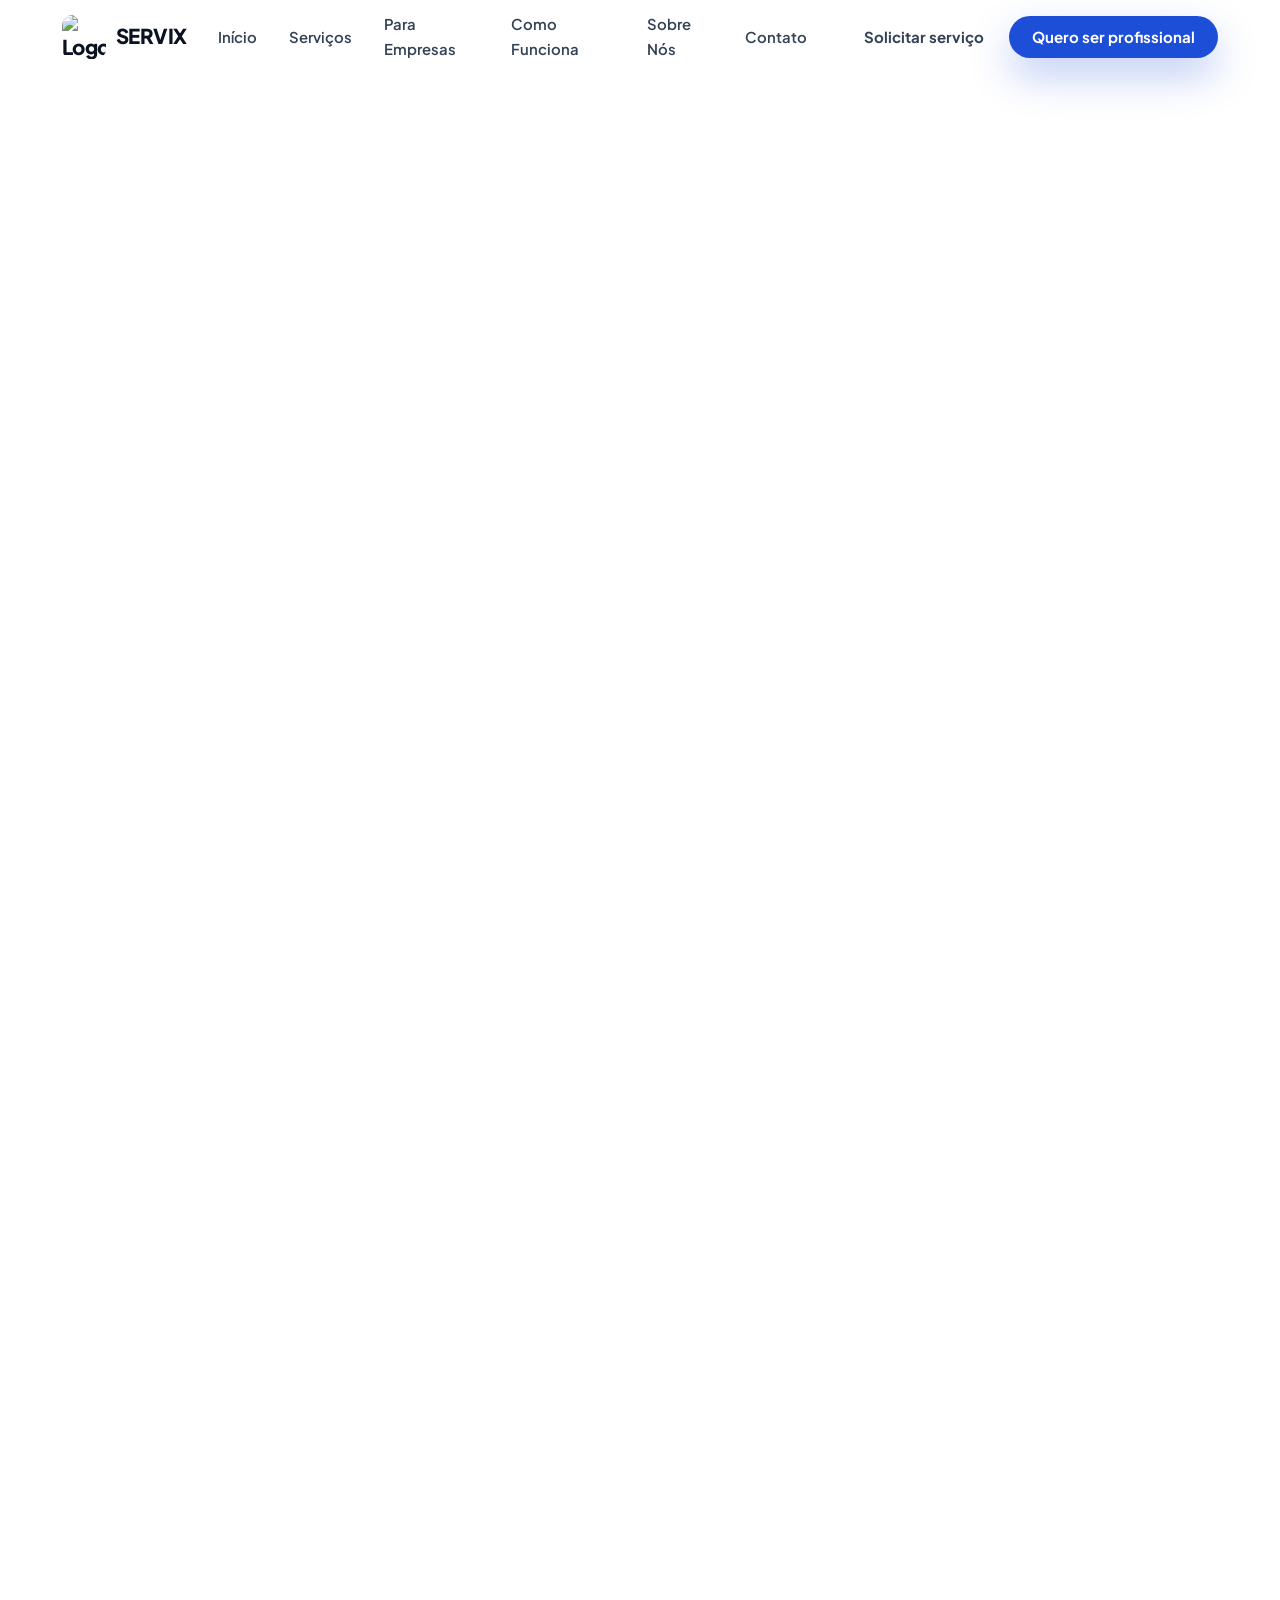
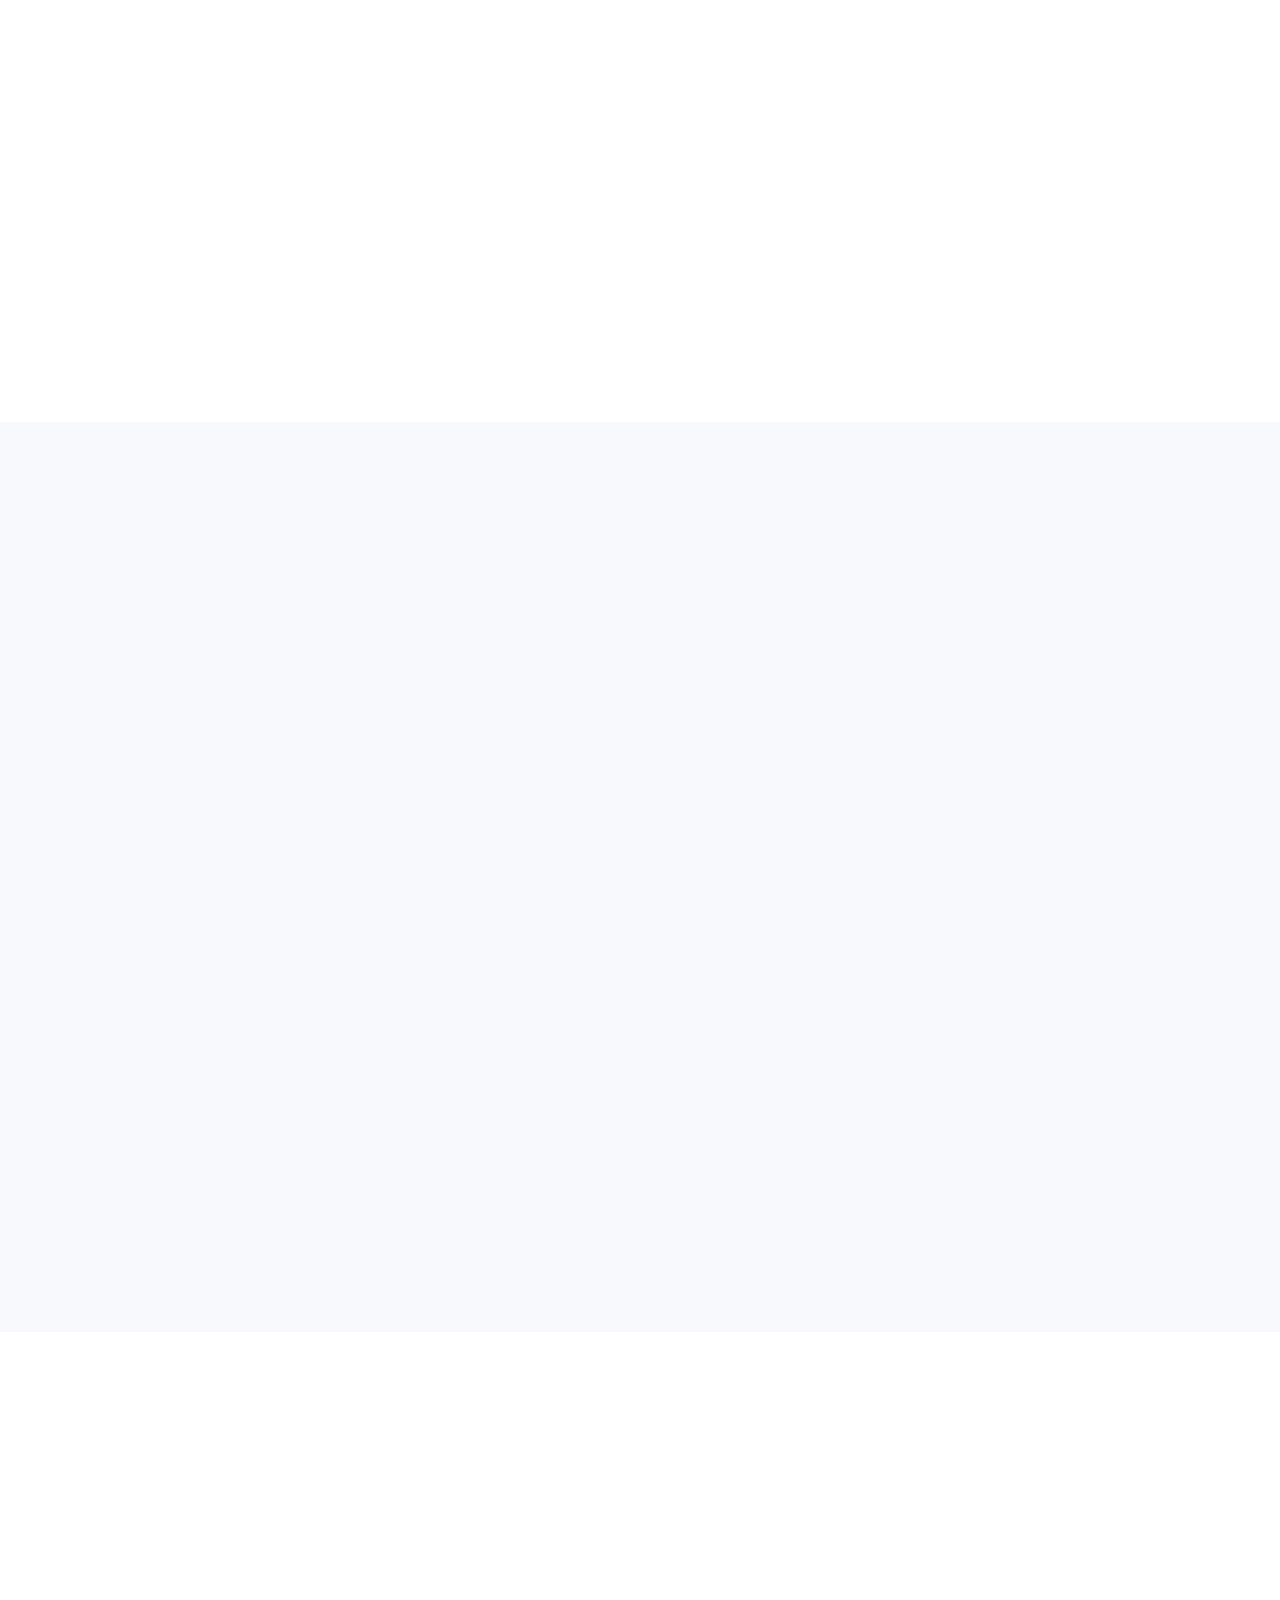
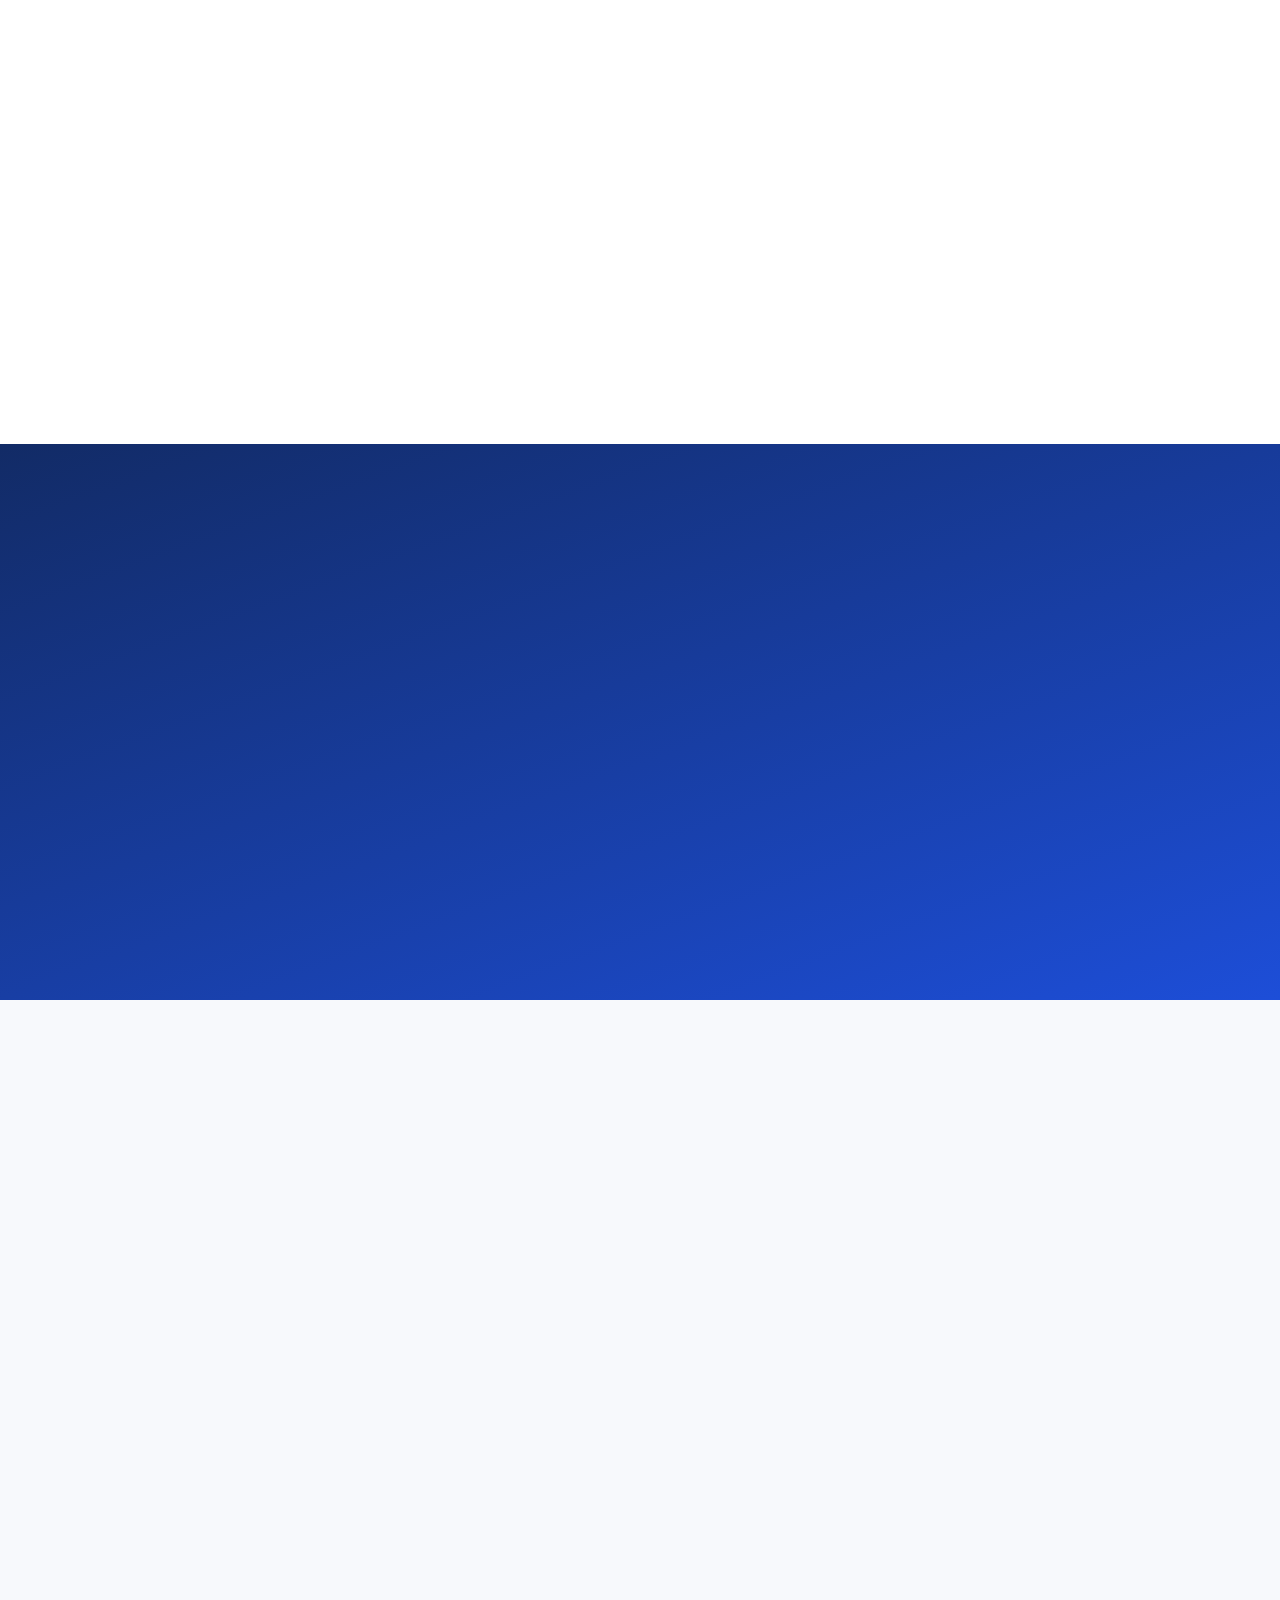
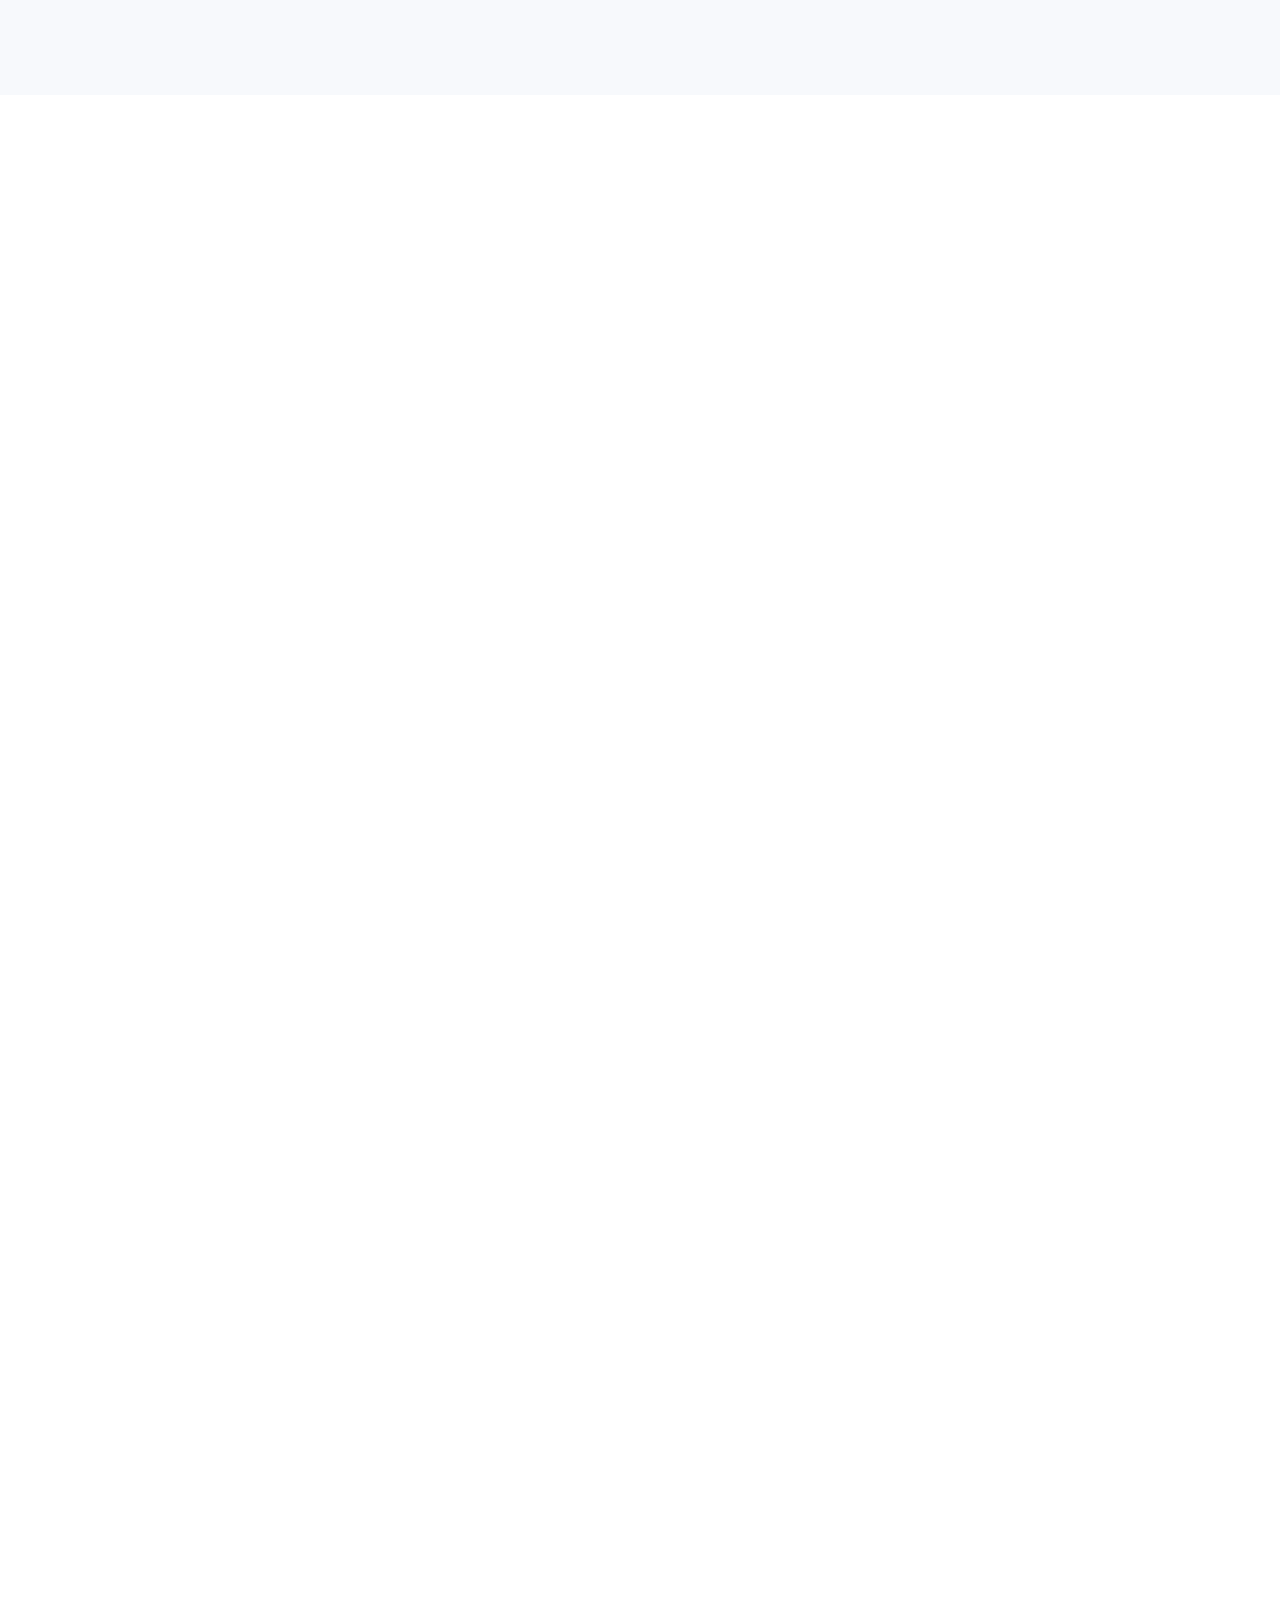
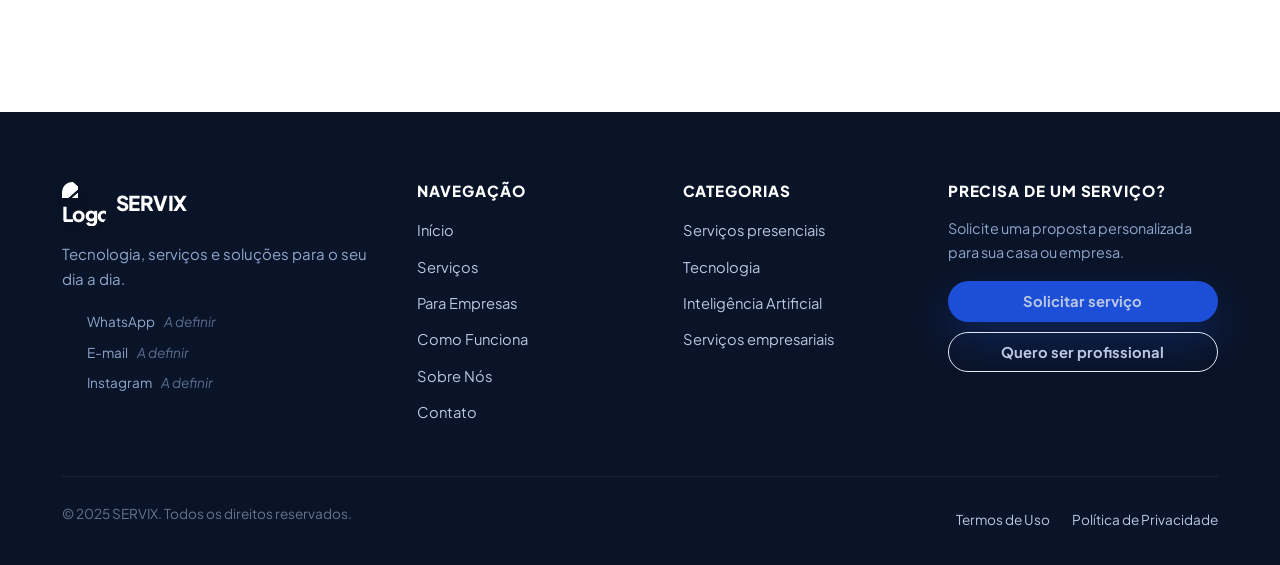
==== index.html @ 8ea26ec5 "Create index.html" ====
<!DOCTYPE html>
<html lang="pt-BR" class="no-js">
<head>
<meta charset="UTF-8" />
<meta name="viewport" content="width=device-width, initial-scale=1" />
<title>SERVIX — Tecnologia, serviços e soluções para o seu dia a dia</title>
<meta name="description" content="A SERVIX conecta você a serviços presenciais, profissionais especializados, tecnologia e inteligência artificial. Tudo em um só lugar." />
<meta name="theme-color" content="#1D4ED8" />
<link rel="canonical" href="https://www.servix.com.br/" />
<meta property="og:title" content="SERVIX — Tudo o que você precisa. Em um só lugar." />
<meta property="og:description" content="Serviços presenciais, profissionais, tecnologia e IA em um só lugar." />
<meta property="og:type" content="website" />
<meta property="og:locale" content="pt_BR" />
<link rel="preload" as="image" href="https://i.postimg.cc/QxPKh1kx/83fb69c1-108b-4dad-8e00-5b7ead62e1db.png" />
<link rel="icon" type="image/png" href="https://i.postimg.cc/QxPKh1kx/83fb69c1-108b-4dad-8e00-5b7ead62e1db.png" />
<link rel="apple-touch-icon" href="https://i.postimg.cc/QxPKh1kx/83fb69c1-108b-4dad-8e00-5b7ead62e1db.png" />
<link rel="preconnect" href="https://fonts.googleapis.com" />
<link rel="preconnect" href="https://fonts.gstatic.com" crossorigin />
<link href="https://fonts.googleapis.com/css2?family=Plus+Jakarta+Sans:wght@400;500;600;700;800&display=swap" rel="stylesheet" />
<link rel="stylesheet" href="css/base.css" />
<link rel="stylesheet" href="css/home.css" />
<script>document.documentElement.classList.remove('no-js');document.documentElement.classList.add('js');</script>
</head>
<body>

<a class="skip-link" href="#conteudo">Ir para o conteúdo principal</a>

<header class="site-header" data-header>
  <div class="container header-inner">
    <a class="brand" href="index.html" aria-label="SERVIX — Página inicial">
      <img class="brand-logo" src="https://i.postimg.cc/QxPKh1kx/83fb69c1-108b-4dad-8e00-5b7ead62e1db.png" alt="Logotipo SERVIX" width="44" height="44" loading="eager" decoding="async" />
      <span class="brand-name">SERVIX</span>
    </a>

    <nav class="nav" id="menu" aria-label="Navegação principal" data-nav>
      <ul class="nav-list">
        <li><a class="nav-link" href="index.html">Início</a></li>
        <li><a class="nav-link" href="servicos.html">Serviços</a></li>
        <li><a class="nav-link" href="empresas.html">Para Empresas</a></li>
        <li><a class="nav-link" href="index.html#como-funciona">Como Funciona</a></li>
        <li><a class="nav-link" href="sobre.html">Sobre Nós</a></li>
        <li><a class="nav-link" href="index.html#contato">Contato</a></li>
      </ul>
      <div class="nav-cta">
        <a class="btn btn-primary btn-block" href="#contato">Solicitar serviço</a>
        <a class="btn btn-outline btn-block" href="sobre.html#profissionais">Quero ser profissional</a>
      </div>
    </nav>

    <div class="header-actions">
      <a class="btn btn-ghost" href="#contato">Solicitar serviço</a>
      <a class="btn btn-primary" href="sobre.html#profissionais">Quero ser profissional</a>
    </div>

    <button class="menu-toggle" type="button" aria-label="Abrir menu de navegação" aria-expanded="false" aria-controls="menu" data-menu-toggle>
      <span aria-hidden="true"></span>
    </button>
  </div>
</header>

<main id="conteudo">

  <section class="hero" id="inicio">
    <div class="hero-glow" aria-hidden="true"></div>
    <div class="container hero-inner">
      <div class="hero-copy reveal">
        <span class="eyebrow"><span class="eyebrow-dot"></span> Serviços presenciais + Tecnologia + IA</span>
        <h1 class="hero-title">Tudo o que você precisa. <span class="text-gradient">Em um só lugar.</span></h1>
        <p class="hero-lead">A SERVIX conecta você a serviços, profissionais e soluções tecnológicas para facilitar o seu dia a dia.</p>
        <div class="hero-actions">
          <a class="btn btn-primary btn-lg" href="servicos.html">Encontrar um serviço <svg class="ic"><use href="#i-arrow"/></svg></a>
          <a class="btn btn-outline btn-lg" href="sobre.html">Conhecer a SERVIX</a>
        </div>
        <ul class="hero-points">
          <li><svg class="ic"><use href="#i-check"/></svg> Serviços residenciais e empresariais</li>
          <li><svg class="ic"><use href="#i-check"/></svg> Profissionais especializados</li>
          <li><svg class="ic"><use href="#i-check"/></svg> Tecnologia, automação e IA</li>
          <li><svg class="ic"><use href="#i-check"/></svg> Contratos recorrentes para empresas</li>
        </ul>
      </div>

      <div class="hero-visual reveal" style="--d:.12s" aria-hidden="true">
        <div class="hv-card hv-main">
          <div class="hv-head">
            <span class="hv-avatar">S</span>
            <div class="hv-head-text"><strong>Central SERVIX</strong><small>Conectando você à solução ideal</small></div>
            <span class="hv-live"><i></i> online</span>
          </div>
          <ul class="hv-list">
            <li><span class="hv-ic"><svg class="ic"><use href="#i-home"/></svg></span><div><strong>Limpeza residencial</strong><small>Profissional a caminho</small></div><span class="hv-badge">Hoje</span></li>
            <li><span class="hv-ic"><svg class="ic"><use href="#i-wrench"/></svg></span><div><strong>Pequenos reparos</strong><small>Orçamento em análise</small></div><span class="hv-badge hv-badge--soft">Aberto</span></li>
            <li><span class="hv-ic"><svg class="ic"><use href="#i-code"/></svg></span><div><strong>Criação de site</strong><small>Projeto em andamento</small></div><span class="hv-badge hv-badge--soft">Projeto</span></li>
            <li><span class="hv-ic"><svg class="ic"><use href="#i-sparkles"/></svg></span><div><strong>Automação com IA</strong><small>Atendimento automatizado</small></div><span class="hv-badge hv-badge--soft">IA</span></li>
          </ul>
          <div class="hv-foot">
            <span class="hv-progress"><i></i></span>
            <small>Serviços presenciais e digitais na mesma central</small>
          </div>
        </div>
        <div class="hv-float hv-f1"><span class="hv-ic hv-ic--green"><svg class="ic"><use href="#i-check"/></svg></span><div><strong>Serviço concluído</strong><small>Você pode avaliar</small></div></div>
        <div class="hv-float hv-f2"><span class="hv-ic hv-ic--orange"><svg class="ic"><use href="#i-sparkles"/></svg></span><div><strong>IA aplicada</strong><small>Automação real</small></div></div>
        <div class="hv-float hv-f3"><span class="hv-ic hv-ic--blue"><svg class="ic"><use href="#i-truck"/></svg></span><div><strong>Logística</strong><small>Entregas locais</small></div></div>
      </div>
    </div>
  </section>

  <section class="section">
    <div class="container">
      <header class="section-head reveal">
        <span class="eyebrow"><span class="eyebrow-dot"></span> O que a SERVIX faz</span>
        <h2>Serviços para todos os momentos</h2>
        <p>Da manutenção da sua casa às soluções digitais da sua empresa, a SERVIX reúne serviços presenciais, profissionais especializados e tecnologia em um só lugar.</p>
      </header>

      <div class="grid grid-4">
        <article class="cat-card reveal"><span class="cat-icon"><svg class="ic"><use href="#i-home"/></svg></span><h3>Serviços para casa</h3><p>Limpeza, reparos, instalações, jardinagem e manutenção residencial.</p><a class="link-arrow" href="servicos.html#casa">Ver categoria <svg class="ic"><use href="#i-arrow"/></svg></a></article>
        <article class="cat-card reveal" style="--d:.06s"><span class="cat-icon"><svg class="ic"><use href="#i-heart"/></svg></span><h3>Cuidados e assistência</h3><p>Cuidadores, acompanhantes, cuidados infantis e cuidados com animais.</p><a class="link-arrow" href="servicos.html#cuidados">Ver categoria <svg class="ic"><use href="#i-arrow"/></svg></a></article>
        <article class="cat-card reveal" style="--d:.12s"><span class="cat-icon"><svg class="ic"><use href="#i-car"/></svg></span><h3>Automotivo</h3><p>Lavagem, higienização, polimento e pequenos serviços automotivos.</p><a class="link-arrow" href="servicos.html#automotivo">Ver categoria <svg class="ic"><use href="#i-arrow"/></svg></a></article>
        <article class="cat-card reveal" style="--d:.18s"><span class="cat-icon"><svg class="ic"><use href="#i-truck"/></svg></span><h3>Logística</h3><p>Fretes, entregas locais, mudanças e apoio logístico.</p><a class="link-arrow" href="servicos.html#logistica">Ver categoria <svg class="ic"><use href="#i-arrow"/></svg></a></article>
        <article class="cat-card reveal"><span class="cat-icon"><svg class="ic"><use href="#i-code"/></svg></span><h3>Tecnologia</h3><p>Sites, sistemas, aplicativos, suporte técnico e infraestrutura.</p><a class="link-arrow" href="servicos.html#tecnologia">Ver categoria <svg class="ic"><use href="#i-arrow"/></svg></a></article>
        <article class="cat-card reveal" style="--d:.06s"><span class="cat-icon cat-icon--accent"><svg class="ic"><use href="#i-sparkles"/></svg></span><h3>Inteligência Artificial</h3><p>Chatbots, automações, assistentes virtuais e IA generativa.</p><a class="link-arrow" href="servicos.html#ia">Ver categoria <svg class="ic"><use href="#i-arrow"/></svg></a></article>
        <article class="cat-card reveal" style="--d:.12s"><span class="cat-icon"><svg class="ic"><use href="#i-palette"/></svg></span><h3>Design e Marketing</h3><p>Identidade visual, artes, conteúdo e divulgação digital.</p><a class="link-arrow" href="servicos.html#design">Ver categoria <svg class="ic"><use href="#i-arrow"/></svg></a></article>
        <article class="cat-card reveal" style="--d:.18s"><span class="cat-icon"><svg class="ic"><use href="#i-briefcase"/></svg></span><h3>Serviços empresariais</h3><p>Soluções completas, contratos recorrentes e atendimento sob demanda.</p><a class="link-arrow" href="empresas.html">Ver categoria <svg class="ic"><use href="#i-arrow"/></svg></a></article>
      </div>
    </div>
  </section>

  <section class="section section--soft" id="como-funciona">
    <div class="container">
      <header class="section-head reveal">
        <span class="eyebrow"><span class="eyebrow-dot"></span> Como funciona</span>
        <h2>Simples do início ao fim</h2>
        <p>Em quatro passos você encontra o profissional ou a solução que precisa.</p>
      </header>

      <ol class="steps">
        <li class="step reveal"><span class="step-number">1</span><div class="step-icon"><svg class="ic"><use href="#i-layers"/></svg></div><h3>Escolha o serviço</h3><p>Encontre o serviço que você precisa.</p></li>
        <li class="step reveal" style="--d:.08s"><span class="step-number">2</span><div class="step-icon"><svg class="ic"><use href="#i-chat"/></svg></div><h3>Solicite</h3><p>Informe o que precisa através da SERVIX.</p></li>
        <li class="step reveal" style="--d:.16s"><span class="step-number">3</span><div class="step-icon"><svg class="ic"><use href="#i-users"/></svg></div><h3>Conectamos você</h3><p>A SERVIX encontra uma solução ou profissional adequado.</p></li>
        <li class="step reveal" style="--d:.24s"><span class="step-number">4</span><div class="step-icon"><svg class="ic"><use href="#i-check"/></svg></div><h3>Resolva</h3><p>O serviço é realizado e você pode avaliar sua experiência.</p></li>
      </ol>

      <div class="steps-note reveal">
        <p><strong>Precisa de algo personalizado?</strong> Para serviços tecnológicos, você também pode solicitar um projeto sob medida.</p>
        <a class="btn btn-outline" href="#contato" data-route="projeto-personalizado">Solicitar projeto personalizado <svg class="ic"><use href="#i-arrow"/></svg></a>
      </div>
    </div>
  </section>

  <section class="section">
    <div class="container">
      <header class="section-head reveal">
        <span class="eyebrow"><span class="eyebrow-dot"></span> Por que escolher a SERVIX</span>
        <h2>Uma empresa para o seu dia a dia — e para o seu negócio</h2>
      </header>

      <div class="grid grid-3">
        <article class="why-card reveal"><span class="cat-icon"><svg class="ic"><use href="#i-layers"/></svg></span><h3>Variedade</h3><p>Diversos serviços em um só lugar.</p></article>
        <article class="why-card reveal" style="--d:.06s"><span class="cat-icon"><svg class="ic"><use href="#i-cpu"/></svg></span><h3>Tecnologia</h3><p>Soluções digitais e inteligência artificial.</p></article>
        <article class="why-card reveal" style="--d:.12s"><span class="cat-icon"><svg class="ic"><use href="#i-bolt"/></svg></span><h3>Praticidade</h3><p>Facilitamos a busca por profissionais e soluções.</p></article>
        <article class="why-card reveal" style="--d:.18s"><span class="cat-icon"><svg class="ic"><use href="#i-users"/></svg></span><h3>Profissionais</h3><p>Conectamos clientes a prestadores de serviços.</p></article>
        <article class="why-card reveal" style="--d:.24s"><span class="cat-icon"><svg class="ic"><use href="#i-briefcase"/></svg></span><h3>Soluções empresariais</h3><p>Atendimento para empresas e contratos recorrentes.</p></article>
        <article class="why-card reveal" style="--d:.3s"><span class="cat-icon cat-icon--accent"><svg class="ic"><use href="#i-sparkles"/></svg></span><h3>Inovação</h3><p>Tecnologia aplicada a problemas reais.</p></article>
      </div>
    </div>
  </section>

  <section class="section section--cta-pro" id="profissionais-home">
    <div class="container">
      <div class="pro-box reveal">
        <div class="pro-copy">
          <span class="eyebrow eyebrow--light"><span class="eyebrow-dot"></span> Para profissionais</span>
          <h2 class="text-light">Você presta serviços? Faça parte da SERVIX.</h2>
          <p class="text-light-soft">Cadastre seu trabalho e tenha a oportunidade de receber solicitações de clientes que precisam dos seus serviços.</p>
          <a class="btn btn-light btn-lg" href="sobre.html#profissionais">Quero ser profissional <svg class="ic"><use href="#i-arrow"/></svg></a>
        </div>
        <div class="pro-visual" aria-hidden="true">
          <div class="pro-card"><span class="hv-ic hv-ic--blue"><svg class="ic"><use href="#i-wrench"/></svg></span><div><strong>Cadastro profissional</strong><small>Áreas de atuação e região</small></div></div>
          <div class="pro-card"><span class="hv-ic hv-ic--green"><svg class="ic"><use href="#i-chat"/></svg></span><div><strong>Solicitações de clientes</strong><small>Oportunidades próximas</small></div></div>
          <div class="pro-card"><span class="hv-ic hv-ic--orange"><svg class="ic"><use href="#i-star"/></svg></span><div><strong>Reputação</strong><small>Avaliações após cada serviço</small></div></div>
        </div>
      </div>
    </div>
  </section>

  <section class="section section--soft">
    <div class="container">
      <div class="biz-box reveal">
        <div class="biz-copy">
          <span class="eyebrow"><span class="eyebrow-dot"></span> Atendimento corporativo</span>
          <h2>Sua empresa precisa de uma solução?</h2>
          <p>Conte para a SERVIX o que sua empresa precisa. Podemos desenvolver soluções tecnológicas, fornecer serviços e criar contratos personalizados.</p>
          <a class="btn btn-primary btn-lg" href="empresas.html">Falar com a SERVIX <svg class="ic"><use href="#i-arrow"/></svg></a>
        </div>
        <ul class="biz-list">
          <li><span class="biz-ic"><svg class="ic"><use href="#i-code"/></svg></span> Desenvolvimento e sistemas</li>
          <li><span class="biz-ic"><svg class="ic"><use href="#i-sparkles"/></svg></span> Automação e IA</li>
          <li><span class="biz-ic"><svg class="ic"><use href="#i-palette"/></svg></span> Design e marketing</li>
          <li><span class="biz-ic"><svg class="ic"><use href="#i-home"/></svg></span> Serviços presenciais</li>
          <li><span class="biz-ic"><svg class="ic"><use href="#i-truck"/></svg></span> Apoio logístico</li>
          <li><span class="biz-ic"><svg class="ic"><use href="#i-clock"/></svg></span> Contratos recorrentes</li>
        </ul>
      </div>
    </div>
  </section>

  <section class="section" id="contato">
    <div class="container">
      <header class="section-head reveal">
        <span class="eyebrow"><span class="eyebrow-dot"></span> Contato</span>
        <h2>Conte o que você precisa</h2>
        <p>Preencha o formulário e a SERVIX entra em contato para entender sua necessidade e apresentar a melhor solução.</p>
      </header>

      <div class="contact-grid">
        <div class="contact-form-wrap reveal">
          <form class="contact-form" id="form-contato" novalidate data-form="contato" action="#" method="post">
            <div class="hp" aria-hidden="true"><label for="empresa_site">Não preencha</label><input type="text" id="empresa_site" name="empresa_site" tabindex="-1" autocomplete="off" /></div>
            <div class="field-row">
              <div class="field"><label for="nome">Nome *</label><input type="text" id="nome" name="nome" placeholder="Seu nome completo" required autocomplete="name" /></div>
              <div class="field"><label for="email">E-mail *</label><input type="email" id="email" name="email" placeholder="voce@email.com" required autocomplete="email" /></div>
            </div>
            <div class="field-row">
              <div class="field"><label for="telefone">Telefone / WhatsApp</label><input type="tel" id="telefone" name="telefone" placeholder="(00) 00000-0000" autocomplete="tel" /></div>
              <div class="field"><label for="tipo">Tipo de atendimento *</label>
                <select id="tipo" name="tipo" required>
                  <option value="" selected disabled>Selecione</option>
                  <option>Serviço residencial</option>
                  <option>Serviço empresarial</option>
                  <option>Tecnologia</option>
                  <option>Inteligência Artificial</option>
                  <option>Contrato empresarial</option>
                  <option>Quero ser profissional</option>
                  <option>Outro</option>
                </select>
              </div>
            </div>
            <div class="field"><label for="servico">Serviço desejado</label><input type="text" id="servico" name="servico" placeholder="Ex.: limpeza, criação de site, chatbot..." /></div>
            <div class="field"><label for="mensagem">Mensagem *</label><textarea id="mensagem" name="mensagem" rows="5" placeholder="Descreva o que você precisa, o local e o prazo." required></textarea></div>
            <button class="btn btn-primary btn-lg btn-block" type="submit">Enviar solicitação <svg class="ic"><use href="#i-arrow"/></svg></button>
            <p class="form-status" id="form-status" role="status" aria-live="polite"></p>
            <p class="form-privacy">Ao enviar, você concorda com o uso dos seus dados para retorno do contato. Consulte nossa <a href="#" data-page="privacidade">Política de Privacidade</a>.</p>
          </form>
        </div>

        <aside class="contact-aside reveal" style="--d:.1s">
          <div class="aside-card">
            <h3>Fale com a SERVIX</h3>
            <p>Atendimento para clientes residenciais, empresas e profissionais.</p>
            <ul class="channels">
              <li><span class="ch-ic"><svg class="ic"><use href="#i-whatsapp"/></svg></span><div><strong>WhatsApp</strong><span class="ch-value">A definir</span></div></li>
              <li><span class="ch-ic"><svg class="ic"><use href="#i-mail"/></svg></span><div><strong>E-mail</strong><span class="ch-value">A definir</span></div></li>
              <li><span class="ch-ic"><svg class="ic"><use href="#i-phone"/></svg></span><div><strong>Telefone</strong><span class="ch-value">A definir</span></div></li>
              <li><span class="ch-ic"><svg class="ic"><use href="#i-instagram"/></svg></span><div><strong>Instagram</strong><span class="ch-value">A definir</span></div></li>
            </ul>
          </div>
          <div class="aside-card aside-card--soft">
            <h3>Tipos de solicitação</h3>
            <ul class="aside-list">
              <li><svg class="ic"><use href="#i-home"/></svg> Serviço residencial</li>
              <li><svg class="ic"><use href="#i-briefcase"/></svg> Serviço empresarial</li>
              <li><svg class="ic"><use href="#i-code"/></svg> Tecnologia</li>
              <li><svg class="ic"><use href="#i-sparkles"/></svg> Inteligência Artificial</li>
              <li><svg class="ic"><use href="#i-clock"/></svg> Contrato empresarial</li>
              <li><svg class="ic"><use href="#i-users"/></svg> Quero ser profissional</li>
            </ul>
          </div>
        </aside>
      </div>
    </div>
  </section>

</main>

<footer class="site-footer">
  <div class="container">
    <div class="footer-top">
      <div class="footer-brand">
        <a class="brand brand--footer" href="index.html" aria-label="SERVIX — Página inicial">
          <img class="brand-logo" src="https://i.postimg.cc/QxPKh1kx/83fb69c1-108b-4dad-8e00-5b7ead62e1db.png" alt="Logotipo SERVIX" width="44" height="44" loading="lazy" decoding="async" />
          <span class="brand-name">SERVIX</span>
        </a>
        <p class="footer-slogan">Tecnologia, serviços e soluções para o seu dia a dia.</p>
        <ul class="footer-channels">
          <li><svg class="ic"><use href="#i-whatsapp"/></svg> WhatsApp <span class="ch-value">A definir</span></li>
          <li><svg class="ic"><use href="#i-mail"/></svg> E-mail <span class="ch-value">A definir</span></li>
          <li><svg class="ic"><use href="#i-instagram"/></svg> Instagram <span class="ch-value">A definir</span></li>
        </ul>
      </div>
      <nav class="footer-col"><h4>Navegação</h4><ul>
        <li><a href="index.html">Início</a></li><li><a href="servicos.html">Serviços</a></li>
        <li><a href="empresas.html">Para Empresas</a></li>
        <li><a href="index.html#como-funciona">Como Funciona</a></li>
        <li><a href="sobre.html">Sobre Nós</a></li>
        <li><a href="index.html#contato">Contato</a></li>
      </ul></nav>
      <nav class="footer-col"><h4>Categorias</h4><ul>
        <li><a href="servicos.html#casa">Serviços presenciais</a></li>
        <li><a href="servicos.html#tecnologia">Tecnologia</a></li>
        <li><a href="servicos.html#ia">Inteligência Artificial</a></li>
        <li><a href="empresas.html">Serviços empresariais</a></li>
      </ul></nav>
      <div class="footer-col footer-cta">
        <h4>Precisa de um serviço?</h4>
        <p>Solicite uma proposta personalizada para sua casa ou empresa.</p>
        <a class="btn btn-primary btn-block" href="#contato">Solicitar serviço</a>
        <a class="btn btn-outline btn-block" href="sobre.html#profissionais">Quero ser profissional</a>
      </div>
    </div>
    <div class="footer-bottom">
      <p>&copy; <span data-year>2025</span> SERVIX. Todos os direitos reservados.</p>
      <ul class="footer-legal">
        <li><a href="#" data-page="termos">Termos de Uso</a></li>
        <li><a href="#" data-page="privacidade">Política de Privacidade</a></li>
      </ul>
    </div>
  </div>
</footer>

<script src="js/base.js" defer></script>
<script src="js/home.js" defer></script>
</body>
</html>
---- css/base.css ----
/* ===== TOKENS ===== */
:root{
  --blue-900:#0B1F4B;--blue-800:#122B66;--blue-700:#1D3F9E;--blue-600:#1D4ED8;
  --blue-500:#2E6BF0;--blue-100:#DCE7FF;--blue-50:#EEF3FF;
  --orange-600:#EA580C;--orange-500:#F97316;--orange-100:#FFEDD5;
  --green-500:#16A34A;--green-100:#DCFCE7;
  --ink-900:#0B1220;--ink-800:#1E293B;--ink-700:#334155;--ink-500:#64748B;
  --ink-400:#94A3B8;--ink-200:#E2E8F0;--ink-100:#F1F5F9;--ink-50:#F8FAFC;
  --white:#fff;--bg:#fff;--bg-soft:#F7F9FC;--bg-dark:#0A1428;--bg-ai:#FFF8F1;
  --radius-sm:10px;--radius:16px;--radius-lg:22px;--radius-xl:28px;--radius-full:999px;
  --border:1px solid var(--ink-200);
  --shadow-xs:0 1px 2px rgba(15,23,42,.06);
  --shadow-sm:0 4px 14px rgba(15,23,42,.06);
  --shadow-md:0 10px 30px rgba(15,23,42,.08);
  --shadow-lg:0 24px 60px rgba(15,23,42,.12);
  --shadow-blue:0 18px 40px rgba(29,78,216,.28);
  --container:1200px;--gutter:22px;--header-h:74px;
  --font:'Plus Jakarta Sans',system-ui,-apple-system,'Segoe UI',Roboto,Arial,sans-serif;
  --t-fast:.18s ease;--t:.28s cubic-bezier(.2,.7,.3,1);--t-slow:.5s cubic-bezier(.2,.7,.3,1);
}

/* ===== RESET ===== */
*,*::before,*::after{box-sizing:border-box}
html{scroll-behavior:smooth;scroll-padding-top:calc(var(--header-h) + 16px);-webkit-text-size-adjust:100%}
body{margin:0;font-family:var(--font);font-size:16px;line-height:1.65;color:var(--ink-900);background:var(--bg);-webkit-font-smoothing:antialiased;overflow-x:hidden}
img,svg,video{max-width:100%;display:block}
a{color:inherit;text-decoration:none}
button,input,select,textarea{font:inherit;color:inherit}
button{cursor:pointer;border:0;background:none}
ul,ol{list-style:none;margin:0;padding:0}
h1,h2,h3,h4{margin:0 0 .5em;font-weight:800;line-height:1.15;letter-spacing:-.02em;color:var(--ink-900)}
h1{font-size:clamp(2.1rem,5vw,3.4rem)}
h2{font-size:clamp(1.7rem,3.6vw,2.5rem)}
h3{font-size:1.15rem;font-weight:700}
p{margin:0 0 1em;color:var(--ink-500)}
p:last-child{margin-bottom:0}
:focus-visible{outline:3px solid var(--blue-500);outline-offset:3px;border-radius:6px}

.skip-link{position:absolute;top:-100px;left:16px;z-index:999;padding:12px 18px;background:var(--blue-600);color:#fff;border-radius:var(--radius-sm);font-weight:700;transition:top var(--t-fast)}
.skip-link:focus{top:16px}

.ic{width:20px;height:20px;fill:none;stroke:currentColor;stroke-width:1.8;stroke-linecap:round;stroke-linejoin:round;flex-shrink:0}

/* ===== UTILITÁRIOS ===== */
.container{width:100%;max-width:var(--container);margin-inline:auto;padding-inline:var(--gutter)}
.container--relative{position:relative;z-index:2}
.section{padding:clamp(64px,8vw,110px) 0}
.section--soft{background:var(--bg-soft)}
.section--dark{background:var(--bg-dark);color:#CBD5E1;position:relative;overflow:hidden}
.section--ai{background:var(--bg-ai);position:relative;overflow:hidden}
.section--cta-pro{background:linear-gradient(160deg,var(--blue-800),var(--blue-600));position:relative;overflow:hidden}
.text-light{color:#fff}
.text-light-soft{color:#B9C7E4}
.text-gradient{background:linear-gradient(100deg,var(--blue-600),var(--blue-500) 45%,var(--orange-500));-webkit-background-clip:text;background-clip:text;color:transparent}

.section-head{max-width:760px;margin:0 auto clamp(40px,5vw,60px);text-align:center}
.section-head--left{margin-inline:0;text-align:left}

.eyebrow{display:inline-flex;align-items:center;gap:8px;padding:7px 14px;margin-bottom:18px;background:var(--blue-50);color:var(--blue-700);border-radius:var(--radius-full);font-size:.82rem;font-weight:700;letter-spacing:.02em;text-transform:uppercase}
.eyebrow-dot{width:7px;height:7px;border-radius:50%;background:var(--blue-600);box-shadow:0 0 0 4px rgba(29,78,216,.15)}
.eyebrow--light{background:rgba(255,255,255,.1);color:#DCE7FF}
.eyebrow--light .eyebrow-dot{background:#7EA6FF;box-shadow:0 0 0 4px rgba(126,166,255,.18)}
.eyebrow--ai{background:var(--orange-100);color:var(--orange-600)}
.eyebrow--ai .ic{width:16px;height:16px}

/* ===== BOTÕES ===== */
.btn{display:inline-flex;align-items:center;justify-content:center;gap:10px;padding:12px 22px;border-radius:var(--radius-full);font-weight:700;font-size:.94rem;line-height:1;white-space:nowrap;border:1.5px solid transparent;transition:transform var(--t-fast),box-shadow var(--t),background var(--t),color var(--t),border-color var(--t)}
.btn .ic{width:18px;height:18px;transition:transform var(--t-fast)}
.btn:hover .ic{transform:translateX(3px)}
.btn:active{transform:translateY(1px) scale(.99)}
.btn-lg{padding:15px 28px;font-size:1rem}
.btn-block{width:100%}
.btn-primary{background:var(--blue-600);color:#fff;box-shadow:var(--shadow-blue)}
.btn-primary:hover{background:var(--blue-700);transform:translateY(-2px);box-shadow:0 22px 46px rgba(29,78,216,.34)}
.btn-outline{background:transparent;color:var(--blue-700);border-color:var(--ink-200)}
.btn-outline:hover{background:var(--blue-50);border-color:var(--blue-500);transform:translateY(-2px)}
.btn-ghost{background:transparent;color:var(--ink-700);padding:12px 16px}
.btn-ghost:hover{color:var(--blue-600);background:var(--blue-50)}
.btn-light{background:#fff;color:var(--blue-700);box-shadow:var(--shadow-md)}
.btn-light:hover{transform:translateY(-2px);box-shadow:var(--shadow-lg)}
.btn-accent{background:linear-gradient(100deg,var(--orange-500),var(--orange-600));color:#fff;box-shadow:0 18px 40px rgba(234,88,12,.28)}
.btn-accent:hover{transform:translateY(-2px);box-shadow:0 22px 46px rgba(234,88,12,.34)}
.link-arrow{display:inline-flex;align-items:center;gap:8px;margin-top:14px;font-weight:700;font-size:.92rem;color:var(--blue-600)}
.link-arrow .ic{width:17px;height:17px;transition:transform var(--t-fast)}
.link-arrow:hover .ic{transform:translateX(4px)}
.grid{display:grid;gap:22px}
.grid-4{grid-template-columns:repeat(4,1fr)}
.grid-3{grid-template-columns:repeat(3,1fr)}

/* ===== BRAND / LOGO ===== */
.brand{
  display:inline-flex;
  align-items:center;
  gap:10px;
  font-weight:800;
  font-size:1.28rem;
  letter-spacing:-.03em;
  color:var(--ink-900);
  flex-shrink:0;
  transition:opacity var(--t-fast),transform var(--t-fast);
}
.brand:hover{opacity:.88;transform:translateY(-1px)}

.brand-logo{
  width:44px;
  height:44px;
  object-fit:contain;
  border-radius:10px;
  display:block;
  flex-shrink:0;
}

.brand-name{
  font-size:1.28rem;
  font-weight:800;
  letter-spacing:-.03em;
  color:var(--ink-900);
}

.brand--footer .brand-name{color:#fff}
.brand--footer .brand-logo{
  filter:brightness(0) invert(1) drop-shadow(0 4px 10px rgba(0,0,0,.35));
}

/* ===== HEADER ===== */
.site-header{position:sticky;top:0;z-index:100;background:rgba(255,255,255,.82);backdrop-filter:saturate(180%) blur(14px);-webkit-backdrop-filter:saturate(180%) blur(14px);border-bottom:1px solid transparent;transition:box-shadow var(--t),border-color var(--t),background var(--t)}
.site-header.is-scrolled{box-shadow:0 6px 24px rgba(15,23,42,.07);border-bottom-color:var(--ink-200)}
.header-inner{display:flex;align-items:center;gap:18px;height:var(--header-h)}
.nav{margin-left:auto}
.nav-list{display:flex;align-items:center;gap:4px}
.nav-link{display:block;padding:10px 14px;border-radius:var(--radius-full);font-size:.93rem;font-weight:600;color:var(--ink-700);transition:color var(--t-fast),background var(--t-fast)}
.nav-link:hover,.nav-link.is-active{color:var(--blue-700);background:var(--blue-50)}
.nav-cta{display:none}
.header-actions{display:flex;align-items:center;gap:8px;margin-left:8px}
.menu-toggle{display:none;width:44px;height:44px;border-radius:12px;position:relative;margin-left:auto;border:1px solid var(--ink-200);background:#fff}
.menu-toggle span,.menu-toggle span::before,.menu-toggle span::after{position:absolute;left:50%;width:20px;height:2px;background:var(--ink-800);border-radius:2px;transform:translateX(-50%);transition:transform var(--t),opacity var(--t)}
.menu-toggle span{top:50%;margin-top:-1px}
.menu-toggle span::before{content:"";top:-6px;left:0;transform:none}
.menu-toggle span::after{content:"";top:6px;left:0;transform:none}
.menu-toggle[aria-expanded="true"] span{background:transparent}
.menu-toggle[aria-expanded="true"] span::before{top:0;transform:rotate(45deg)}
.menu-toggle[aria-expanded="true"] span::after{top:0;transform:rotate(-45deg)}

/* ===== CHIPS ===== */
.chips{display:flex;flex-wrap:wrap;gap:10px}
.chips--lg{gap:12px}
.chips li{display:inline-flex;align-items:center;gap:8px;padding:11px 18px;background:#fff;border:1px solid var(--ink-200);border-radius:var(--radius-full);font-size:.9rem;font-weight:600;color:var(--ink-700);transition:transform var(--t-fast),border-color var(--t-fast),color var(--t-fast),background var(--t-fast),box-shadow var(--t-fast);cursor:default}
.chips li::before{content:"";width:6px;height:6px;border-radius:50%;background:var(--blue-500);flex-shrink:0}
.chips li:hover{transform:translateY(-3px);border-color:var(--blue-500);color:var(--blue-700);background:var(--blue-50);box-shadow:var(--shadow-sm)}
.chips--dark li{background:rgba(255,255,255,.04);border-color:rgba(255,255,255,.12);color:#D6E1F7}
.chips--dark li::before{background:#7EA6FF}
.chips--dark li:hover{background:rgba(126,166,255,.14);border-color:#7EA6FF;color:#fff}
.chips--ai li{background:#fff;border-color:#FBE0C8;color:#7A3A0A}
.chips--ai li::before{background:var(--orange-500)}
.chips--ai li:hover{background:var(--orange-100);border-color:var(--orange-500);color:var(--orange-600)}
.section-cta{margin-top:34px}

/* ===== CARDS GENÉRICOS ===== */
.cat-card{position:relative;padding:26px 22px;background:#fff;border:var(--border);border-radius:var(--radius-lg);box-shadow:var(--shadow-xs);transition:transform var(--t),box-shadow var(--t),border-color var(--t);overflow:hidden}
.cat-card::after{content:"";position:absolute;inset:auto auto 0 0;height:3px;width:0;background:linear-gradient(90deg,var(--blue-600),var(--orange-500));transition:width var(--t-slow)}
.cat-card:hover{transform:translateY(-6px);box-shadow:var(--shadow-md);border-color:var(--blue-100)}
.cat-card:hover::after{width:100%}
.cat-icon{width:52px;height:52px;display:grid;place-items:center;margin-bottom:18px;border-radius:16px;background:var(--blue-50);color:var(--blue-600);transition:transform var(--t),background var(--t),color var(--t)}
.cat-icon .ic{width:24px;height:24px}
.cat-card:hover .cat-icon{transform:scale(1.08) rotate(-3deg);background:var(--blue-600);color:#fff}
.cat-icon--accent{background:var(--orange-100);color:var(--orange-600)}
.cat-card:hover .cat-icon--accent{background:var(--orange-500);color:#fff}
.cat-card h3{margin-bottom:8px}
.cat-card p{font-size:.92rem;margin-bottom:0}

/* ===== FORM ===== */
.field{display:flex;flex-direction:column;gap:7px;margin-bottom:16px}
.field label{font-size:.86rem;font-weight:700;color:var(--ink-800)}
.field input,.field select,.field textarea{padding:13px 15px;border:1.5px solid var(--ink-200);border-radius:12px;background:#fff;font-size:.94rem;transition:border-color var(--t-fast),box-shadow var(--t-fast)}
.field input:focus,.field select:focus,.field textarea:focus{outline:none;border-color:var(--blue-500);box-shadow:0 0 0 4px rgba(46,107,240,.14)}
.field textarea{resize:vertical;min-height:120px;font-family:inherit}
.field-row{display:grid;grid-template-columns:1fr 1fr;gap:16px}
.form-status{margin-top:14px;font-size:.9rem;font-weight:600;min-height:20px}
.form-status.ok{color:var(--green-500)}
.form-status.err{color:#DC2626}
.form-privacy{font-size:.78rem;color:var(--ink-500);margin-top:14px}
.form-privacy a{color:var(--blue-600);font-weight:600;text-decoration:underline}
.hp{position:absolute;left:-9999px;width:1px;height:1px;overflow:hidden}

/* ===== FOOTER ===== */
.site-footer{background:var(--bg-dark);color:#B9C7E4;padding:70px 0 0}
.footer-top{display:grid;grid-template-columns:1.4fr 1fr 1fr 1.2fr;gap:40px;padding-bottom:50px;border-bottom:1px solid rgba(255,255,255,.08)}
.brand--footer{margin-bottom:16px}
.footer-slogan{color:#8FA6CC;font-size:.94rem;max-width:320px}
.footer-channels{margin-top:20px;display:grid;gap:8px;font-size:.85rem}
.footer-channels li{display:flex;align-items:center;gap:9px;color:#8FA6CC}
.footer-channels .ic{width:16px;height:16px;color:#7EA6FF}
.footer-channels .ch-value{color:#5A6E8F;font-style:italic}
.footer-col h4{color:#fff;font-size:.95rem;text-transform:uppercase;letter-spacing:.06em;margin-bottom:18px}
.footer-col ul{display:grid;gap:10px}
.footer-col a{color:#B9C7E4;font-size:.92rem;transition:color var(--t-fast)}
.footer-col a:hover{color:#fff}
.footer-cta p{font-size:.9rem;color:#8FA6CC;margin-bottom:16px}
.footer-cta .btn{margin-bottom:10px}
.footer-bottom{display:flex;justify-content:space-between;align-items:center;gap:20px;padding:26px 0;font-size:.85rem;color:#7A8DAF;flex-wrap:wrap}
.footer-legal{display:flex;gap:22px;list-style:none;padding:0}
.footer-legal a{color:#B9C7E4}
.footer-legal a:hover{color:#fff}

/* ===== ANIMAÇÕES ===== */
@keyframes pulse{0%,100%{transform:scale(1);opacity:1}50%{transform:scale(1.4);opacity:.5}}
@keyframes float{0%,100%{transform:translateY(0)}50%{transform:translateY(-12px)}}
@keyframes loadBar{0%{width:38%}100%{width:88%}}

.js .reveal{opacity:0;transform:translateY(22px);transition:opacity .7s cubic-bezier(.2,.7,.3,1) var(--d,0s),transform .7s cubic-bezier(.2,.7,.3,1) var(--d,0s)}
.js .reveal.is-in{opacity:1;transform:none}
@media (prefers-reduced-motion:reduce){
  *,*::before,*::after{animation-duration:.001ms!important;transition-duration:.001ms!important}
  .js .reveal{opacity:1;transform:none}
}

/* ===== RESPONSIVIDADE ===== */
@media (max-width:1024px){
  .grid-4{grid-template-columns:repeat(2,1fr)}
  .grid-3{grid-template-columns:repeat(2,1fr)}
  .footer-top{grid-template-columns:1fr 1fr;gap:32px}
}
@media (max-width:860px){
  .header-actions{display:none}
  .menu-toggle{display:block}
  .nav{position:fixed;top:var(--header-h);left:0;right:0;bottom:0;background:#fff;padding:24px var(--gutter);transform:translateX(100%);transition:transform var(--t);overflow-y:auto;z-index:99}
  .nav.is-open{transform:translateX(0)}
  .nav-list{flex-direction:column;align-items:stretch;gap:4px}
  .nav-link{padding:14px 16px;font-size:1rem;border-radius:12px}
  .nav-cta{display:grid;gap:10px;margin-top:24px;padding-top:24px;border-top:1px solid var(--ink-100)}
  .field-row{grid-template-columns:1fr}
  .footer-top{grid-template-columns:1fr}
  .footer-bottom{flex-direction:column;text-align:center}
  body.nav-open{overflow:hidden}
}
@media (max-width:600px){
  :root{--gutter:18px}
  .grid-4{grid-template-columns:1fr}
  .grid-3{grid-template-columns:1fr}
  .brand-logo{width:38px;height:38px}
  .brand-name{font-size:1.15rem}
}
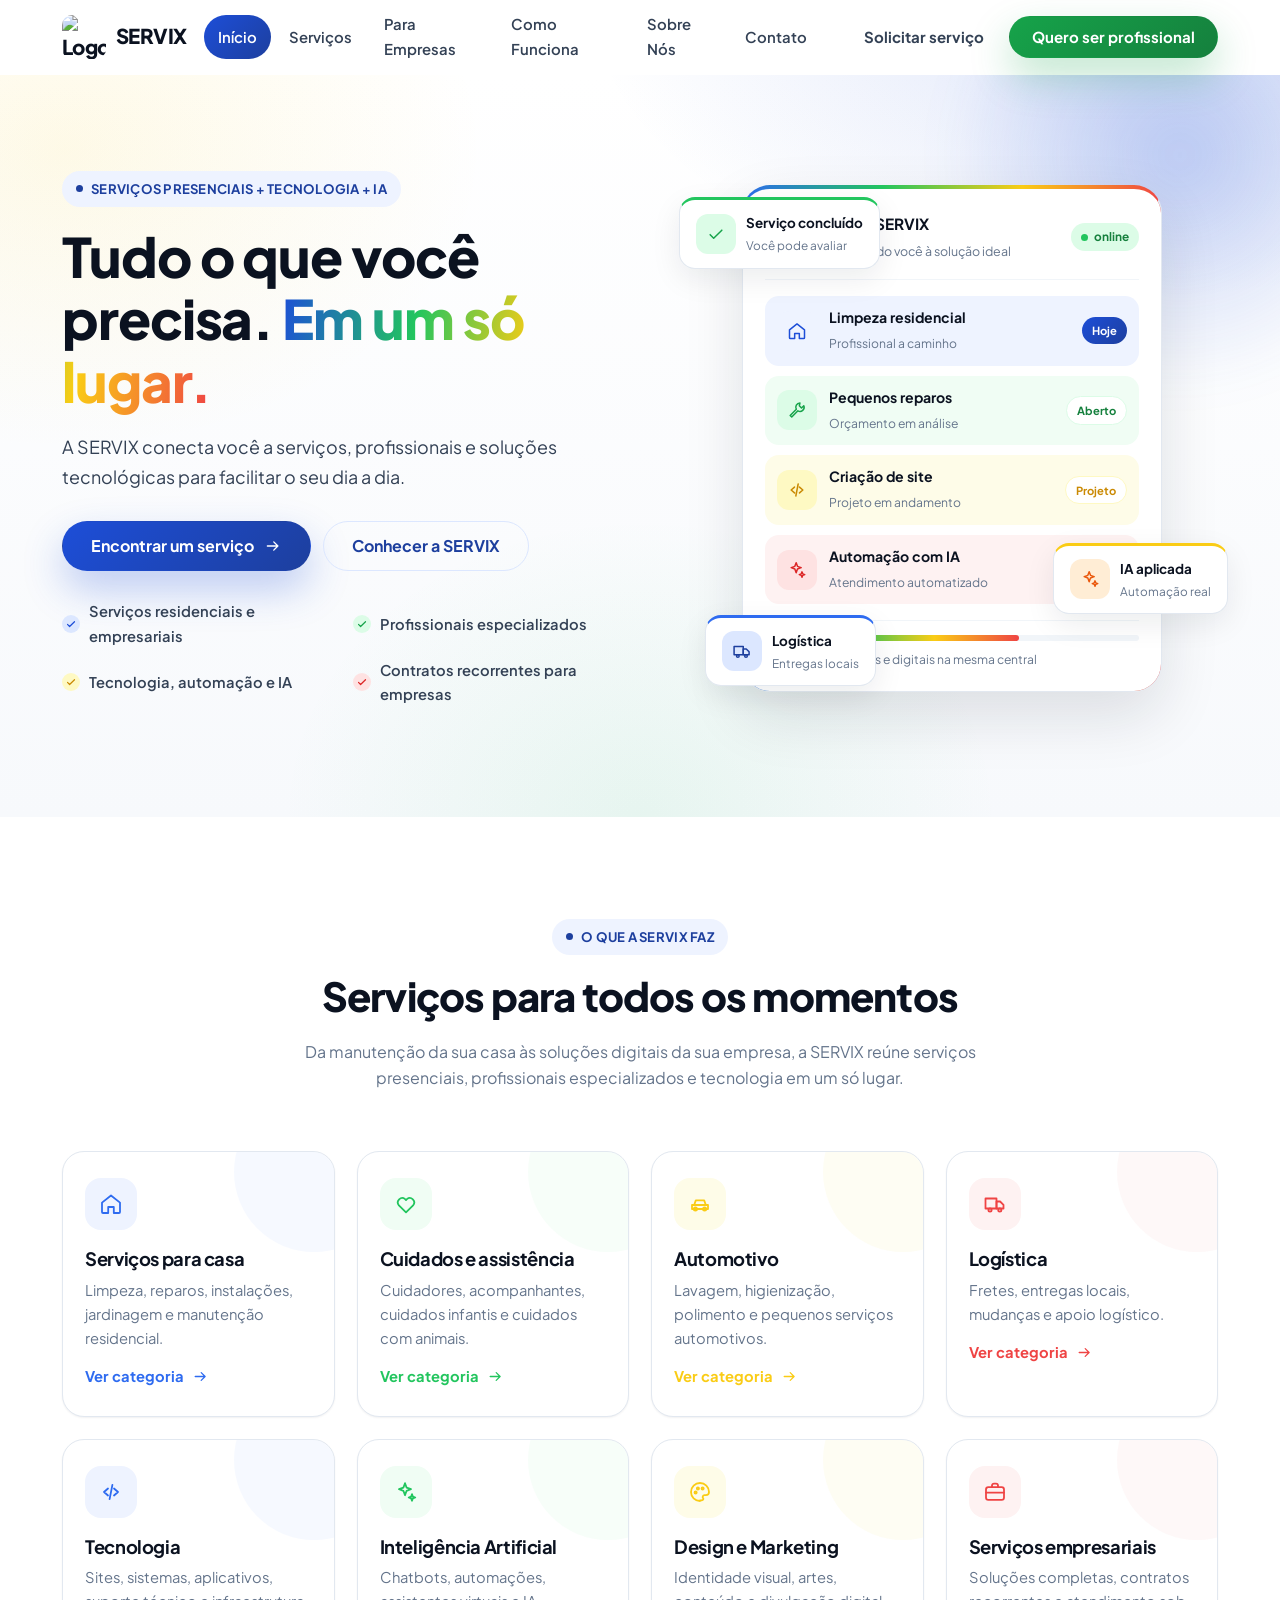
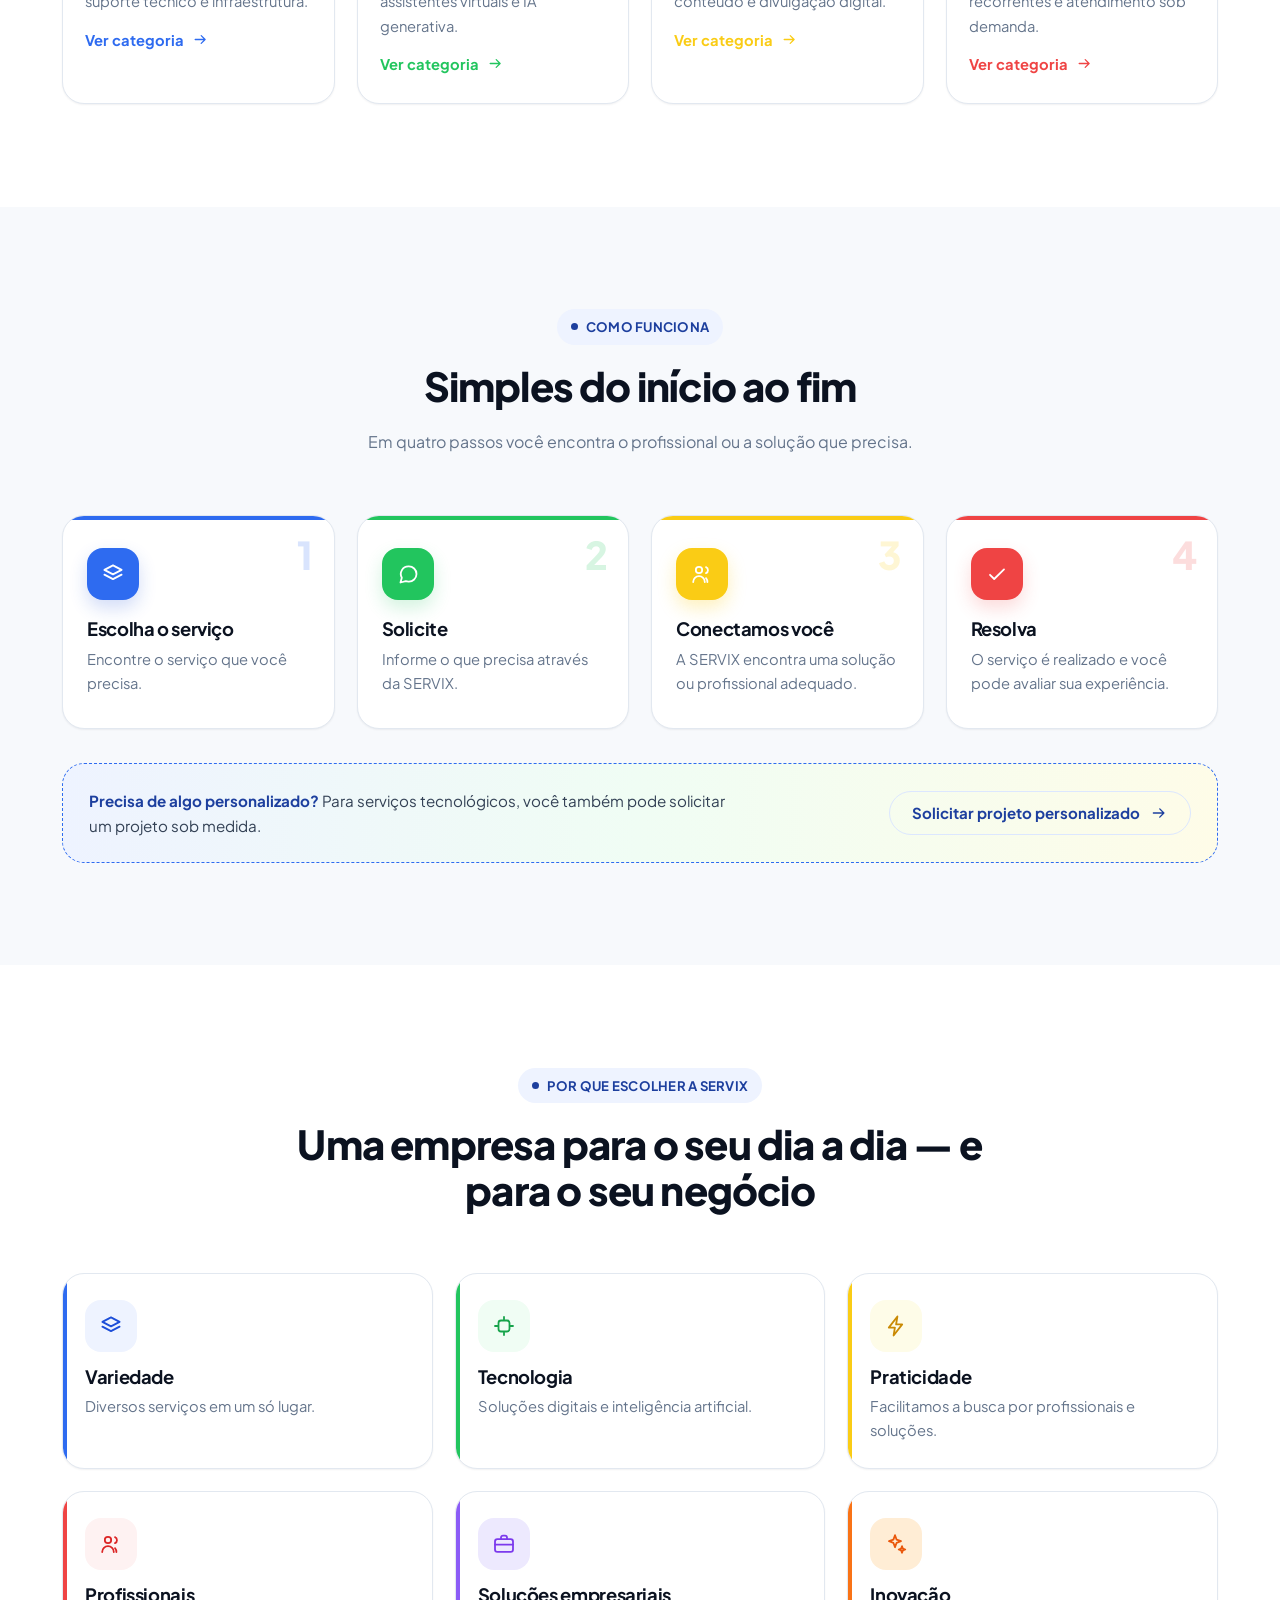
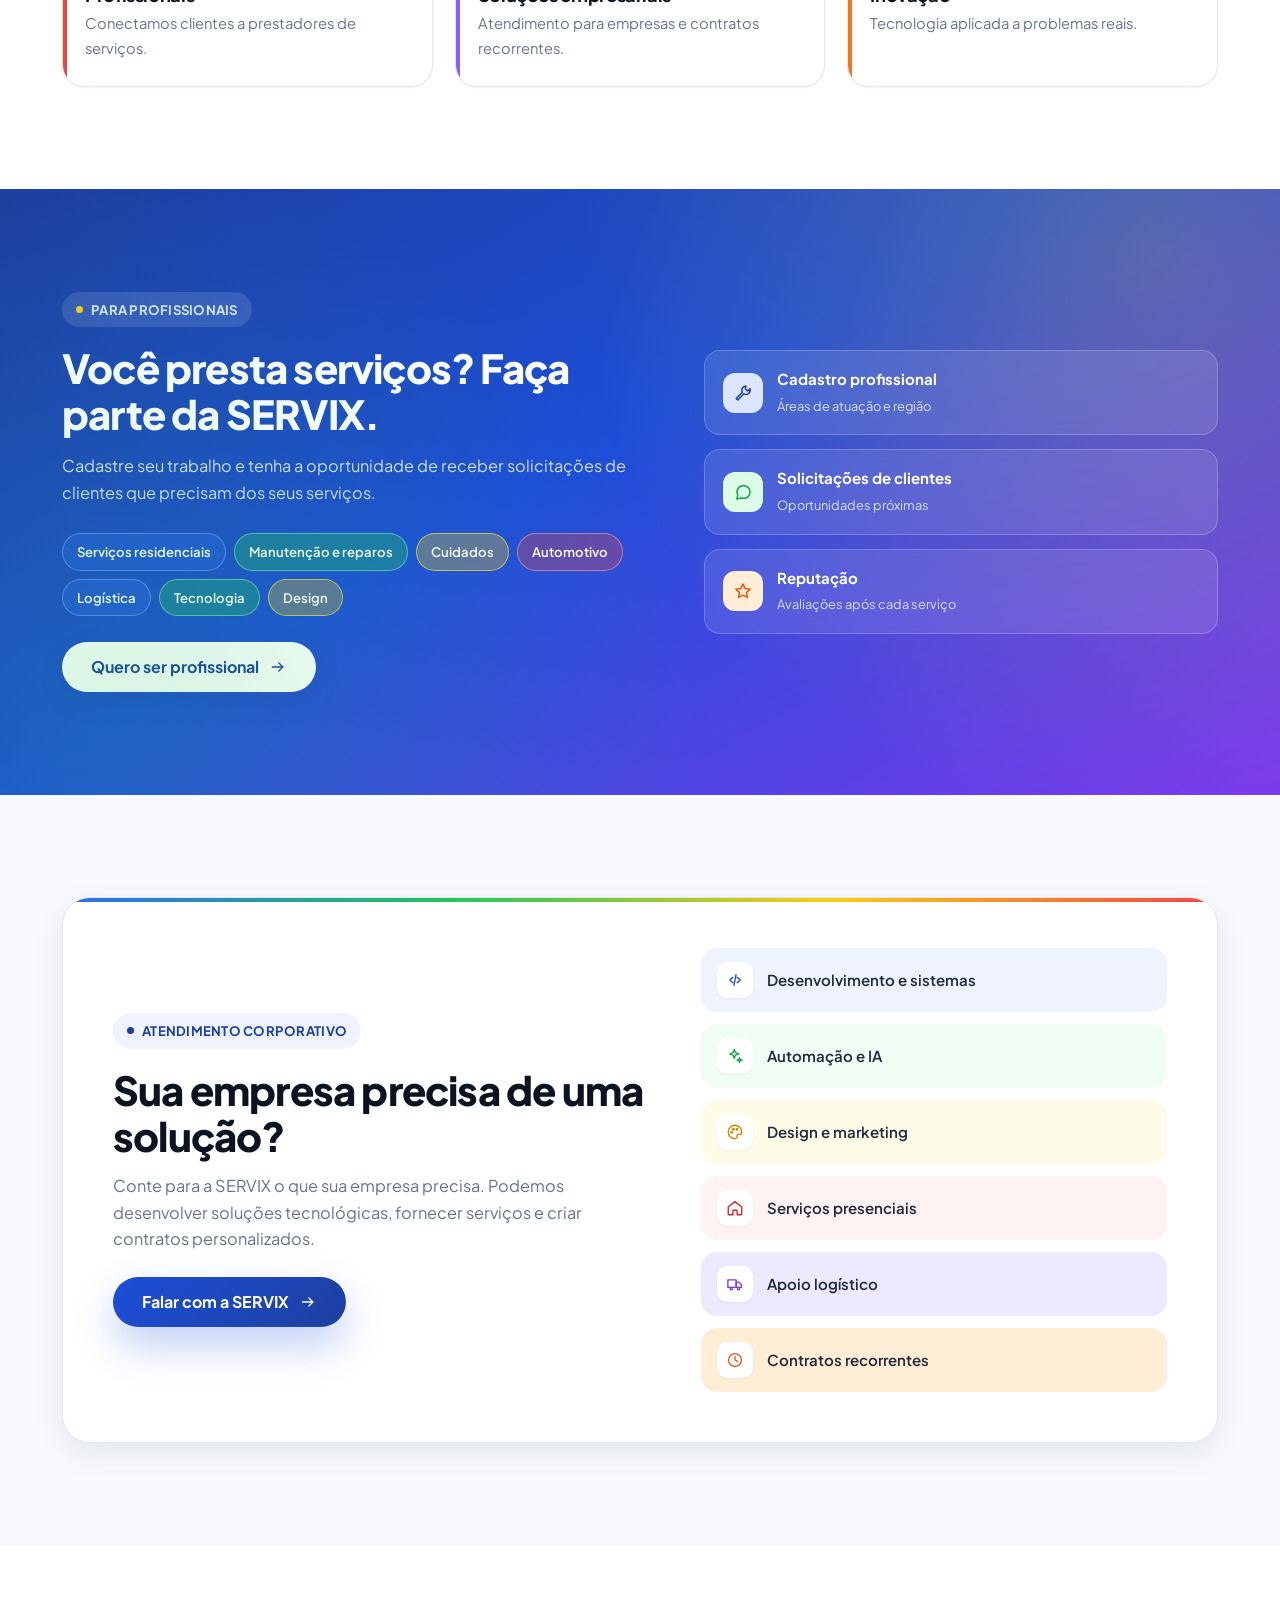
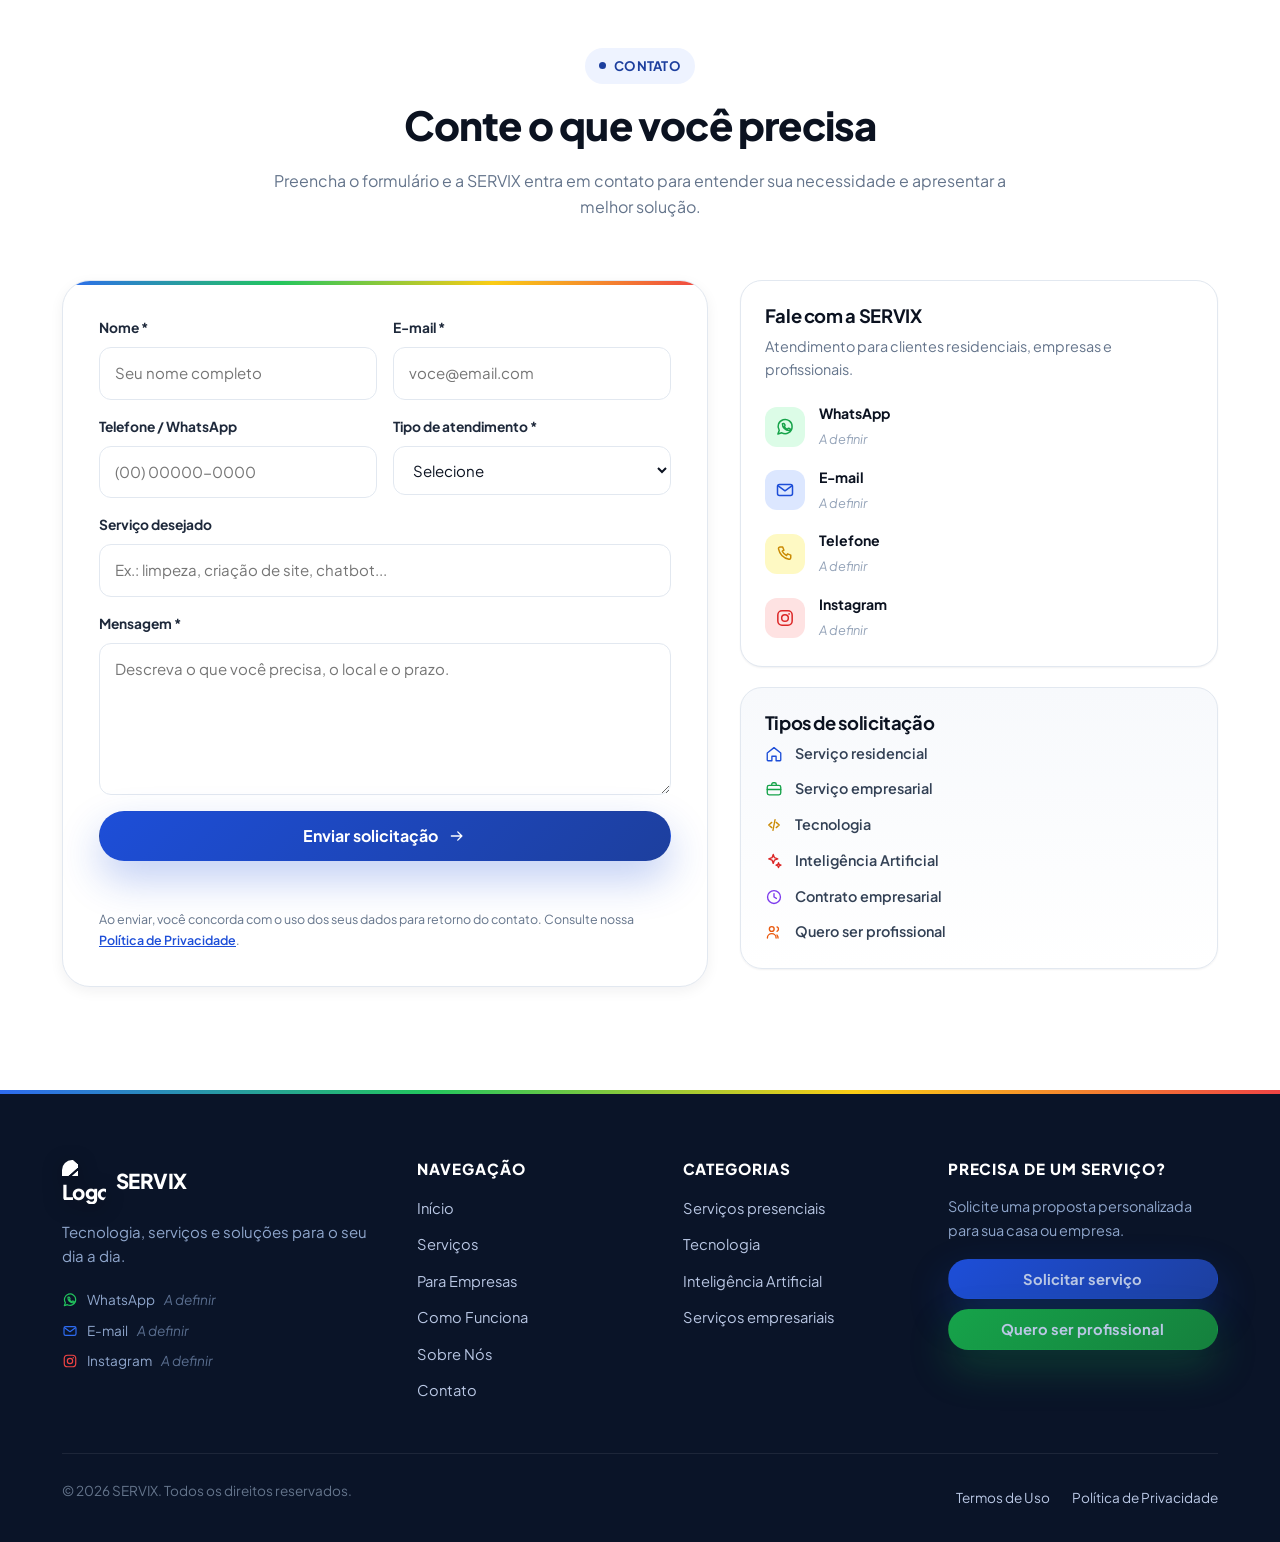
==== commit 6419b5e8: "Update index.html" ====
--- a/index.html
+++ b/index.html
@@ -6,20 +6,364 @@
 <title>SERVIX — Tecnologia, serviços e soluções para o seu dia a dia</title>
 <meta name="description" content="A SERVIX conecta você a serviços presenciais, profissionais especializados, tecnologia e inteligência artificial. Tudo em um só lugar." />
 <meta name="theme-color" content="#1D4ED8" />
-<link rel="canonical" href="https://www.servix.com.br/" />
-<meta property="og:title" content="SERVIX — Tudo o que você precisa. Em um só lugar." />
-<meta property="og:description" content="Serviços presenciais, profissionais, tecnologia e IA em um só lugar." />
-<meta property="og:type" content="website" />
-<meta property="og:locale" content="pt_BR" />
 <link rel="preload" as="image" href="https://i.postimg.cc/QxPKh1kx/83fb69c1-108b-4dad-8e00-5b7ead62e1db.png" />
 <link rel="icon" type="image/png" href="https://i.postimg.cc/QxPKh1kx/83fb69c1-108b-4dad-8e00-5b7ead62e1db.png" />
-<link rel="apple-touch-icon" href="https://i.postimg.cc/QxPKh1kx/83fb69c1-108b-4dad-8e00-5b7ead62e1db.png" />
 <link rel="preconnect" href="https://fonts.googleapis.com" />
 <link rel="preconnect" href="https://fonts.gstatic.com" crossorigin />
 <link href="https://fonts.googleapis.com/css2?family=Plus+Jakarta+Sans:wght@400;500;600;700;800&display=swap" rel="stylesheet" />
-<link rel="stylesheet" href="css/base.css" />
-<link rel="stylesheet" href="css/home.css" />
-<script>document.documentElement.classList.remove('no-js');document.documentElement.classList.add('js');</script>
+
+<style>
+/* ===== TOKENS ===== */
+:root{
+  --blue-900:#0B1F4B;--blue-800:#122B66;--blue-700:#1D3F9E;--blue-600:#1D4ED8;--blue-500:#2E6BF0;--blue-100:#DCE7FF;--blue-50:#EEF3FF;
+  --green-700:#15803D;--green-600:#16A34A;--green-500:#22C55E;--green-100:#DCFCE7;--green-50:#F0FDF4;
+  --yellow-700:#CA8A04;--yellow-600:#EAB308;--yellow-500:#FACC15;--yellow-100:#FEF9C3;--yellow-50:#FEFCE8;
+  --red-700:#B91C1C;--red-600:#DC2626;--red-500:#EF4444;--red-100:#FEE2E2;--red-50:#FEF2F2;
+  --orange-600:#EA580C;--orange-500:#F97316;--orange-100:#FFEDD5;
+  --purple-600:#7C3AED;--purple-500:#8B5CF6;--purple-100:#EDE9FE;
+  --ink-900:#0B1220;--ink-800:#1E293B;--ink-700:#334155;--ink-500:#64748B;--ink-400:#94A3B8;--ink-200:#E2E8F0;--ink-100:#F1F5F9;--ink-50:#F8FAFC;--white:#fff;
+  --bg:#fff;--bg-soft:#F7F9FC;--bg-dark:#0A1428;
+  --radius-sm:10px;--radius:16px;--radius-lg:22px;--radius-xl:28px;--radius-full:999px;
+  --border:1px solid var(--ink-200);
+  --shadow-xs:0 1px 2px rgba(15,23,42,.06);--shadow-sm:0 4px 14px rgba(15,23,42,.06);--shadow-md:0 10px 30px rgba(15,23,42,.08);--shadow-lg:0 24px 60px rgba(15,23,42,.12);
+  --shadow-blue:0 18px 40px rgba(29,78,216,.28);--shadow-green:0 18px 40px rgba(22,163,74,.28);--shadow-red:0 18px 40px rgba(220,38,38,.28);
+  --container:1200px;--gutter:22px;--header-h:74px;
+  --font:'Plus Jakarta Sans',system-ui,-apple-system,'Segoe UI',Roboto,Arial,sans-serif;
+  --t-fast:.18s ease;--t:.28s cubic-bezier(.2,.7,.3,1);--t-slow:.5s cubic-bezier(.2,.7,.3,1);
+}
+*,*::before,*::after{box-sizing:border-box}
+html{scroll-behavior:smooth;scroll-padding-top:calc(var(--header-h) + 16px);-webkit-text-size-adjust:100%}
+body{margin:0;font-family:var(--font);font-size:16px;line-height:1.65;color:var(--ink-900);background:var(--bg);-webkit-font-smoothing:antialiased;overflow-x:hidden}
+img,svg,video{max-width:100%;display:block}
+a{color:inherit;text-decoration:none}
+button,input,select,textarea{font:inherit;color:inherit}
+button{cursor:pointer;border:0;background:none}
+ul,ol{list-style:none;margin:0;padding:0}
+h1,h2,h3,h4{margin:0 0 .5em;font-weight:800;line-height:1.15;letter-spacing:-.02em;color:var(--ink-900)}
+h1{font-size:clamp(2.1rem,5vw,3.4rem)}
+h2{font-size:clamp(1.7rem,3.6vw,2.5rem)}
+h3{font-size:1.15rem;font-weight:700}
+p{margin:0 0 1em;color:var(--ink-500)}
+p:last-child{margin-bottom:0}
+:focus-visible{outline:3px solid var(--blue-500);outline-offset:3px;border-radius:6px}
+.skip-link{position:absolute;top:-100px;left:16px;z-index:999;padding:12px 18px;background:var(--blue-600);color:#fff;border-radius:var(--radius-sm);font-weight:700;transition:top var(--t-fast)}
+.skip-link:focus{top:16px}
+.ic{width:20px;height:20px;fill:none;stroke:currentColor;stroke-width:1.8;stroke-linecap:round;stroke-linejoin:round;flex-shrink:0}
+
+.container{width:100%;max-width:var(--container);margin-inline:auto;padding-inline:var(--gutter)}
+.container--relative{position:relative;z-index:2}
+.section{padding:clamp(64px,8vw,110px) 0}
+.section--soft{background:var(--bg-soft)}
+.section--dark{background:var(--bg-dark);color:#CBD5E1;position:relative;overflow:hidden}
+.section--cta-pro{background:linear-gradient(150deg,var(--blue-700),var(--blue-600) 45%,var(--purple-600));position:relative;overflow:hidden}
+.section--cta-pro::before{content:"";position:absolute;inset:0;background:radial-gradient(circle at 90% 10%,rgba(250,204,21,.22),transparent 45%),radial-gradient(circle at 10% 90%,rgba(34,197,94,.18),transparent 45%);pointer-events:none}
+.text-light{color:#fff}
+.text-light-soft{color:#D6E0F5}
+.text-gradient{background:linear-gradient(100deg,var(--blue-600),var(--green-500) 35%,var(--yellow-500) 65%,var(--red-500));-webkit-background-clip:text;background-clip:text;color:transparent}
+.section-head{max-width:760px;margin:0 auto clamp(40px,5vw,60px);text-align:center}
+.section-head--left{margin-inline:0;text-align:left}
+
+.eyebrow{display:inline-flex;align-items:center;gap:8px;padding:7px 14px;margin-bottom:18px;background:var(--blue-50);color:var(--blue-700);border-radius:var(--radius-full);font-size:.82rem;font-weight:700;letter-spacing:.02em;text-transform:uppercase}
+.eyebrow-dot{width:7px;height:7px;border-radius:50%;background:currentColor}
+.eyebrow--light{background:rgba(255,255,255,.12);color:#DCE7FF}
+.eyebrow--light .eyebrow-dot{background:#FACC15}
+
+.btn{display:inline-flex;align-items:center;justify-content:center;gap:10px;padding:12px 22px;border-radius:var(--radius-full);font-weight:700;font-size:.94rem;line-height:1;white-space:nowrap;border:1.5px solid transparent;transition:transform var(--t-fast),box-shadow var(--t),background var(--t),color var(--t),border-color var(--t)}
+.btn .ic{width:18px;height:18px;transition:transform var(--t-fast)}
+.btn:hover .ic{transform:translateX(3px)}
+.btn:active{transform:translateY(1px) scale(.99)}
+.btn-lg{padding:15px 28px;font-size:1rem}
+.btn-block{width:100%}
+.btn-primary{background:linear-gradient(135deg,var(--blue-600),var(--blue-700));color:#fff;box-shadow:var(--shadow-blue)}
+.btn-primary:hover{transform:translateY(-2px);box-shadow:0 22px 46px rgba(29,78,216,.4)}
+.btn-outline{background:transparent;color:var(--blue-700);border-color:var(--blue-100)}
+.btn-outline:hover{background:var(--blue-50);border-color:var(--blue-500);transform:translateY(-2px)}
+.btn-ghost{background:transparent;color:var(--ink-700);padding:12px 16px}
+.btn-ghost:hover{color:var(--blue-600);background:var(--blue-50)}
+.btn-light{background:#fff;color:var(--blue-700);box-shadow:var(--shadow-md)}
+.btn-light:hover{transform:translateY(-2px);box-shadow:var(--shadow-lg)}
+.btn-green{background:linear-gradient(135deg,var(--green-600),var(--green-700));color:#fff;box-shadow:var(--shadow-green)}
+.btn-green:hover{transform:translateY(-2px);box-shadow:0 22px 46px rgba(22,163,74,.4)}
+.link-arrow{display:inline-flex;align-items:center;gap:8px;margin-top:14px;font-weight:700;font-size:.92rem;color:var(--blue-600)}
+.link-arrow .ic{width:17px;height:17px;transition:transform var(--t-fast)}
+.link-arrow:hover .ic{transform:translateX(4px)}
+.grid{display:grid;gap:22px}
+.grid-4{grid-template-columns:repeat(4,1fr)}
+.grid-3{grid-template-columns:repeat(3,1fr)}
+
+.brand{display:inline-flex;align-items:center;gap:10px;font-weight:800;font-size:1.28rem;letter-spacing:-.03em;color:var(--ink-900);flex-shrink:0;transition:opacity var(--t-fast),transform var(--t-fast)}
+.brand:hover{opacity:.88;transform:translateY(-1px)}
+.brand-logo{width:44px;height:44px;object-fit:contain;border-radius:10px;display:block;flex-shrink:0}
+.brand-name{font-size:1.28rem;font-weight:800;letter-spacing:-.03em;color:var(--ink-900)}
+.brand--footer .brand-name{color:#fff}
+.brand--footer .brand-logo{filter:brightness(0) invert(1) drop-shadow(0 4px 10px rgba(0,0,0,.35))}
+
+.site-header{position:sticky;top:0;z-index:100;background:rgba(255,255,255,.85);backdrop-filter:saturate(180%) blur(14px);-webkit-backdrop-filter:saturate(180%) blur(14px);border-bottom:1px solid transparent;transition:box-shadow var(--t),border-color var(--t),background var(--t)}
+.site-header.is-scrolled{box-shadow:0 6px 24px rgba(15,23,42,.07);border-bottom-color:var(--ink-200)}
+.header-inner{display:flex;align-items:center;gap:18px;height:var(--header-h)}
+.nav{margin-left:auto}
+.nav-list{display:flex;align-items:center;gap:4px}
+.nav-link{display:block;padding:10px 14px;border-radius:var(--radius-full);font-size:.93rem;font-weight:600;color:var(--ink-700);transition:color var(--t-fast),background var(--t-fast)}
+.nav-link:hover{color:var(--blue-700);background:var(--blue-50)}
+.nav-link.is-active{color:#fff;background:linear-gradient(135deg,var(--blue-600),var(--blue-700))}
+.nav-cta{display:none}
+.header-actions{display:flex;align-items:center;gap:8px;margin-left:8px}
+.menu-toggle{display:none;width:44px;height:44px;border-radius:12px;position:relative;margin-left:auto;border:1px solid var(--ink-200);background:#fff}
+.menu-toggle span,.menu-toggle span::before,.menu-toggle span::after{position:absolute;left:50%;width:20px;height:2px;background:var(--ink-800);border-radius:2px;transform:translateX(-50%);transition:transform var(--t),opacity var(--t)}
+.menu-toggle span{top:50%;margin-top:-1px}
+.menu-toggle span::before{content:"";top:-6px;left:0;transform:none}
+.menu-toggle span::after{content:"";top:6px;left:0;transform:none}
+.menu-toggle[aria-expanded="true"] span{background:transparent}
+.menu-toggle[aria-expanded="true"] span::before{top:0;transform:rotate(45deg)}
+.menu-toggle[aria-expanded="true"] span::after{top:0;transform:rotate(-45deg)}
+
+.cat-card{position:relative;padding:26px 22px;background:#fff;border:1.5px solid var(--ink-200);border-radius:var(--radius-lg);box-shadow:var(--shadow-xs);transition:transform var(--t),box-shadow var(--t),border-color var(--t);overflow:hidden}
+.cat-card::before{content:"";position:absolute;top:0;left:0;right:0;height:4px;background:var(--card-accent,var(--blue-500));opacity:0;transition:opacity var(--t)}
+.cat-card::after{content:"";position:absolute;top:-60px;right:-60px;width:160px;height:160px;border-radius:50%;background:var(--card-bg,var(--blue-50));opacity:.5;transition:transform var(--t-slow),opacity var(--t);z-index:0}
+.cat-card:hover{transform:translateY(-6px);box-shadow:0 18px 40px var(--card-shadow,rgba(29,78,216,.18));border-color:var(--card-accent,var(--blue-500))}
+.cat-card:hover::before{opacity:1}
+.cat-card:hover::after{transform:scale(1.25);opacity:.85}
+.cat-card > *{position:relative;z-index:1}
+.cat-card:nth-child(4n+1){--card-accent:var(--blue-500);--card-bg:var(--blue-50);--card-shadow:rgba(29,78,216,.2)}
+.cat-card:nth-child(4n+2){--card-accent:var(--green-500);--card-bg:var(--green-50);--card-shadow:rgba(34,197,94,.2)}
+.cat-card:nth-child(4n+3){--card-accent:var(--yellow-500);--card-bg:var(--yellow-50);--card-shadow:rgba(250,204,21,.28)}
+.cat-card:nth-child(4n+4){--card-accent:var(--red-500);--card-bg:var(--red-50);--card-shadow:rgba(239,68,68,.2)}
+.cat-icon{width:52px;height:52px;display:grid;place-items:center;margin-bottom:18px;border-radius:16px;background:var(--card-bg,var(--blue-50));color:var(--card-accent,var(--blue-600));transition:transform var(--t),background var(--t),color var(--t)}
+.cat-icon .ic{width:24px;height:24px}
+.cat-card:hover .cat-icon{transform:scale(1.1) rotate(-4deg);background:var(--card-accent,var(--blue-600));color:#fff}
+.cat-card h3{margin-bottom:8px}
+.cat-card p{font-size:.92rem;margin-bottom:0}
+.cat-card .link-arrow{color:var(--card-accent,var(--blue-600))}
+
+.field{display:flex;flex-direction:column;gap:7px;margin-bottom:16px}
+.field label{font-size:.86rem;font-weight:700;color:var(--ink-800)}
+.field input,.field select,.field textarea{padding:13px 15px;border:1.5px solid var(--ink-200);border-radius:12px;background:#fff;font-size:.94rem;transition:border-color var(--t-fast),box-shadow var(--t-fast)}
+.field input:focus,.field select:focus,.field textarea:focus{outline:none;border-color:var(--blue-500);box-shadow:0 0 0 4px rgba(46,107,240,.14)}
+.field textarea{resize:vertical;min-height:120px;font-family:inherit}
+.field-row{display:grid;grid-template-columns:1fr 1fr;gap:16px}
+.form-status{margin-top:14px;font-size:.9rem;font-weight:600;min-height:20px}
+.form-status.ok{color:var(--green-600)}
+.form-status.err{color:var(--red-600)}
+.form-privacy{font-size:.78rem;color:var(--ink-500);margin-top:14px}
+.form-privacy a{color:var(--blue-600);font-weight:600;text-decoration:underline}
+.hp{position:absolute;left:-9999px;width:1px;height:1px;overflow:hidden}
+
+.site-footer{background:var(--bg-dark);color:#B9C7E4;padding:70px 0 0;position:relative;overflow:hidden}
+.site-footer::before{content:"";position:absolute;top:0;left:0;right:0;height:4px;background:linear-gradient(90deg,var(--blue-500),var(--green-500),var(--yellow-500),var(--red-500))}
+.footer-top{display:grid;grid-template-columns:1.4fr 1fr 1fr 1.2fr;gap:40px;padding-bottom:50px;border-bottom:1px solid rgba(255,255,255,.08)}
+.brand--footer{margin-bottom:16px}
+.footer-slogan{color:#8FA6CC;font-size:.94rem;max-width:320px}
+.footer-channels{margin-top:20px;display:grid;gap:8px;font-size:.85rem}
+.footer-channels li{display:flex;align-items:center;gap:9px;color:#8FA6CC}
+.footer-channels .ic{width:16px;height:16px}
+.footer-channels li:nth-child(1) .ic{color:var(--green-500)}
+.footer-channels li:nth-child(2) .ic{color:var(--blue-500)}
+.footer-channels li:nth-child(3) .ic{color:var(--red-500)}
+.footer-channels .ch-value{color:#5A6E8F;font-style:italic}
+.footer-col h4{color:#fff;font-size:.95rem;text-transform:uppercase;letter-spacing:.06em;margin-bottom:18px}
+.footer-col ul{display:grid;gap:10px}
+.footer-col a{color:#B9C7E4;font-size:.92rem;transition:color var(--t-fast)}
+.footer-col a:hover{color:#fff}
+.footer-cta p{font-size:.9rem;color:#8FA6CC;margin-bottom:16px}
+.footer-cta .btn{margin-bottom:10px}
+.footer-bottom{display:flex;justify-content:space-between;align-items:center;gap:20px;padding:26px 0;font-size:.85rem;color:#7A8DAF;flex-wrap:wrap}
+.footer-legal{display:flex;gap:22px;list-style:none;padding:0}
+.footer-legal a{color:#B9C7E4}
+.footer-legal a:hover{color:#fff}
+
+@keyframes pulse{0%,100%{transform:scale(1);opacity:1}50%{transform:scale(1.4);opacity:.5}}
+@keyframes float{0%,100%{transform:translateY(0)}50%{transform:translateY(-12px)}}
+@keyframes loadBar{0%{width:38%}100%{width:88%}}
+.js .reveal{opacity:0;transform:translateY(22px);transition:opacity .7s cubic-bezier(.2,.7,.3,1) var(--d,0s),transform .7s cubic-bezier(.2,.7,.3,1) var(--d,0s)}
+.js .reveal.is-in{opacity:1;transform:none}
+@media (prefers-reduced-motion:reduce){*,*::before,*::after{animation-duration:.001ms!important;transition-duration:.001ms!important}.js .reveal{opacity:1;transform:none}}
+
+/* ===== HOME ===== */
+.hero{position:relative;padding:clamp(56px,8vw,96px) 0 clamp(64px,9vw,110px);background:radial-gradient(900px 500px at 88% -10%,rgba(29,78,216,.14),transparent 60%),radial-gradient(700px 500px at 5% 10%,rgba(250,204,21,.10),transparent 60%),radial-gradient(600px 500px at 50% 100%,rgba(34,197,94,.08),transparent 60%),linear-gradient(180deg,#fff,var(--bg-soft));overflow:hidden}
+.hero-glow{position:absolute;width:520px;height:520px;right:-160px;top:-180px;border-radius:50%;background:radial-gradient(circle,rgba(29,78,216,.25),transparent 65%);filter:blur(20px);pointer-events:none}
+.hero-inner{display:grid;grid-template-columns:1.05fr 1fr;gap:clamp(32px,5vw,68px);align-items:center}
+.hero-title{margin-bottom:20px}
+.hero-lead{font-size:clamp(1.02rem,1.4vw,1.16rem);max-width:540px;color:var(--ink-700)}
+.hero-actions{display:flex;flex-wrap:wrap;gap:12px;margin:30px 0 28px}
+.hero-points{display:grid;grid-template-columns:repeat(2,minmax(0,1fr));gap:10px 22px;max-width:560px}
+.hero-points li{display:flex;align-items:center;gap:9px;font-size:.92rem;font-weight:600;color:var(--ink-700)}
+.hero-points .ic{width:18px;height:18px;border-radius:50%;padding:3px;stroke-width:2.4}
+.hero-points li:nth-child(1) .ic{background:var(--blue-100);color:var(--blue-600)}
+.hero-points li:nth-child(2) .ic{background:var(--green-100);color:var(--green-600)}
+.hero-points li:nth-child(3) .ic{background:var(--yellow-100);color:var(--yellow-700)}
+.hero-points li:nth-child(4) .ic{background:var(--red-100);color:var(--red-600)}
+.hero-visual{position:relative;min-height:460px;display:grid;place-items:center}
+.hv-card{background:#fff;border:var(--border);border-radius:var(--radius-xl);box-shadow:var(--shadow-lg)}
+.hv-main{width:100%;max-width:420px;padding:22px;position:relative;z-index:2;border-top:4px solid transparent;background:linear-gradient(#fff,#fff) padding-box,linear-gradient(90deg,var(--blue-500),var(--green-500),var(--yellow-500),var(--red-500)) border-box}
+.hv-head{display:flex;align-items:center;gap:12px;padding-bottom:16px;border-bottom:1px solid var(--ink-100)}
+.hv-avatar{width:40px;height:40px;display:grid;place-items:center;border-radius:12px;background:linear-gradient(140deg,var(--blue-600),var(--purple-600));color:#fff;font-weight:800}
+.hv-head-text strong{display:block;font-size:.96rem}
+.hv-head-text small{color:var(--ink-500);font-size:.78rem}
+.hv-live{margin-left:auto;display:inline-flex;align-items:center;gap:6px;font-size:.74rem;font-weight:700;color:var(--green-700);background:var(--green-100);padding:4px 10px;border-radius:var(--radius-full)}
+.hv-live i{width:7px;height:7px;border-radius:50%;background:var(--green-500);animation:pulse 1.8s infinite}
+.hv-list{display:grid;gap:10px;padding:16px 0}
+.hv-list li{display:grid;grid-template-columns:40px 1fr auto;align-items:center;gap:12px;padding:10px 12px;border-radius:14px;transition:transform var(--t-fast)}
+.hv-list li:nth-child(1){background:var(--blue-50)}
+.hv-list li:nth-child(2){background:var(--green-50)}
+.hv-list li:nth-child(3){background:var(--yellow-50)}
+.hv-list li:nth-child(4){background:var(--red-50)}
+.hv-list li:hover{transform:translateX(3px)}
+.hv-list strong{display:block;font-size:.88rem}
+.hv-list small{color:var(--ink-500);font-size:.76rem}
+.hv-ic{width:40px;height:40px;display:grid;place-items:center;border-radius:12px;background:var(--blue-50);color:var(--blue-600)}
+.hv-ic .ic{width:20px;height:20px}
+.hv-ic--green{background:var(--green-100);color:var(--green-600)}
+.hv-ic--orange{background:var(--orange-100);color:var(--orange-600)}
+.hv-ic--blue{background:var(--blue-100);color:var(--blue-700)}
+.hv-ic--yellow{background:var(--yellow-100);color:var(--yellow-700)}
+.hv-ic--red{background:var(--red-100);color:var(--red-600)}
+.hv-badge{font-size:.7rem;font-weight:700;padding:4px 10px;border-radius:var(--radius-full);background:linear-gradient(135deg,var(--blue-600),var(--blue-700));color:#fff}
+.hv-badge--soft{background:#fff;color:var(--blue-700);border:1px solid var(--blue-100)}
+.hv-list li:nth-child(2) .hv-badge--soft{color:var(--green-700);border-color:var(--green-100)}
+.hv-list li:nth-child(3) .hv-badge--soft{color:var(--yellow-700);border-color:var(--yellow-100)}
+.hv-list li:nth-child(4) .hv-badge--soft{color:var(--red-700);border-color:var(--red-100)}
+.hv-foot{padding-top:14px;border-top:1px solid var(--ink-100)}
+.hv-foot small{display:block;margin-top:8px;color:var(--ink-500);font-size:.76rem}
+.hv-progress{display:block;height:6px;border-radius:var(--radius-full);background:var(--ink-100);overflow:hidden}
+.hv-progress i{display:block;height:100%;width:68%;border-radius:var(--radius-full);background:linear-gradient(90deg,var(--blue-600),var(--green-500),var(--yellow-500),var(--red-500));animation:loadBar 2.4s ease-in-out infinite alternate}
+.hv-float{position:absolute;z-index:3;display:flex;align-items:center;gap:10px;padding:12px 16px;background:#fff;border:var(--border);border-radius:var(--radius);box-shadow:var(--shadow-md);font-size:.82rem}
+.hv-float strong{display:block;font-size:.84rem}
+.hv-float small{color:var(--ink-500);font-size:.74rem}
+.hv-f1{top:12px;left:-6px;animation:float 6s ease-in-out infinite;border-top:3px solid var(--green-500)}
+.hv-f2{bottom:78px;right:-10px;animation:float 6s ease-in-out infinite .8s;border-top:3px solid var(--yellow-500)}
+.hv-f3{bottom:6px;left:20px;animation:float 6s ease-in-out infinite 1.6s;border-top:3px solid var(--blue-500)}
+.steps{display:grid;grid-template-columns:repeat(4,1fr);gap:22px}
+.step{position:relative;padding:32px 24px;background:#fff;border:1.5px solid var(--ink-200);border-radius:var(--radius-lg);box-shadow:var(--shadow-xs);transition:transform var(--t),box-shadow var(--t),border-color var(--t);overflow:hidden}
+.step::before{content:"";position:absolute;top:0;left:0;right:0;height:4px;background:var(--step-color,var(--blue-500))}
+.step:hover{transform:translateY(-6px);box-shadow:0 16px 40px var(--step-shadow,rgba(29,78,216,.18));border-color:var(--step-color,var(--blue-500))}
+.step:nth-child(1){--step-color:var(--blue-500);--step-shadow:rgba(29,78,216,.2)}
+.step:nth-child(2){--step-color:var(--green-500);--step-shadow:rgba(34,197,94,.2)}
+.step:nth-child(3){--step-color:var(--yellow-500);--step-shadow:rgba(250,204,21,.28)}
+.step:nth-child(4){--step-color:var(--red-500);--step-shadow:rgba(239,68,68,.2)}
+.step-number{position:absolute;top:20px;right:22px;font-size:2.4rem;font-weight:800;color:var(--step-color);opacity:.18;line-height:1;letter-spacing:-.04em}
+.step-icon{width:52px;height:52px;display:grid;place-items:center;border-radius:16px;background:var(--step-color);color:#fff;margin-bottom:18px;box-shadow:0 8px 18px var(--step-shadow)}
+.step-icon .ic{width:24px;height:24px}
+.step h3{margin-bottom:8px}
+.step p{font-size:.92rem;margin:0}
+.steps-note{margin-top:34px;display:flex;flex-wrap:wrap;gap:18px;align-items:center;justify-content:space-between;padding:24px 26px;background:linear-gradient(90deg,var(--blue-50),var(--green-50) 50%,var(--yellow-50));border:1.5px dashed var(--blue-500);border-radius:var(--radius-lg)}
+.steps-note p{margin:0;font-size:.95rem;color:var(--ink-700);max-width:640px}
+.steps-note strong{color:var(--blue-700)}
+.why-card{padding:26px 22px;background:#fff;border:1.5px solid var(--ink-200);border-radius:var(--radius-lg);box-shadow:var(--shadow-xs);transition:transform var(--t),box-shadow var(--t),border-color var(--t);position:relative;overflow:hidden}
+.why-card::before{content:"";position:absolute;left:0;top:0;bottom:0;width:4px;background:var(--wc-color,var(--blue-500))}
+.why-card:hover{transform:translateY(-6px);box-shadow:0 16px 40px var(--wc-shadow,rgba(29,78,216,.18));border-color:var(--wc-color,var(--blue-500))}
+.why-card:nth-child(6n+1){--wc-color:var(--blue-500);--wc-shadow:rgba(29,78,216,.2)}
+.why-card:nth-child(6n+2){--wc-color:var(--green-500);--wc-shadow:rgba(34,197,94,.2)}
+.why-card:nth-child(6n+3){--wc-color:var(--yellow-500);--wc-shadow:rgba(250,204,21,.28)}
+.why-card:nth-child(6n+4){--wc-color:var(--red-500);--wc-shadow:rgba(239,68,68,.2)}
+.why-card:nth-child(6n+5){--wc-color:var(--purple-500);--wc-shadow:rgba(139,92,246,.2)}
+.why-card:nth-child(6n+6){--wc-color:var(--orange-500);--wc-shadow:rgba(249,115,22,.22)}
+.why-card .cat-icon{margin-bottom:14px}
+.why-card:nth-child(6n+1) .cat-icon{background:var(--blue-50);color:var(--blue-600)}
+.why-card:nth-child(6n+2) .cat-icon{background:var(--green-50);color:var(--green-600)}
+.why-card:nth-child(6n+3) .cat-icon{background:var(--yellow-50);color:var(--yellow-700)}
+.why-card:nth-child(6n+4) .cat-icon{background:var(--red-50);color:var(--red-600)}
+.why-card:nth-child(6n+5) .cat-icon{background:var(--purple-100);color:var(--purple-600)}
+.why-card:nth-child(6n+6) .cat-icon{background:var(--orange-100);color:var(--orange-600)}
+.why-card:hover .cat-icon{background:var(--wc-color);color:#fff;transform:scale(1.08) rotate(-4deg)}
+.why-card h3{margin-bottom:6px}
+.why-card p{font-size:.92rem;margin:0}
+.pro-box{display:grid;grid-template-columns:1.15fr 1fr;gap:clamp(30px,4vw,60px);align-items:center}
+.pro-copy h2{margin-bottom:16px}
+.pro-copy p{font-size:1.02rem;margin-bottom:26px}
+.pro-tags{display:flex;flex-wrap:wrap;gap:8px;margin-bottom:26px}
+.pro-tags li{padding:7px 14px;background:rgba(255,255,255,.15);border:1px solid rgba(255,255,255,.25);border-radius:var(--radius-full);font-size:.82rem;font-weight:600;color:#fff}
+.pro-tags li:nth-child(4n+1){background:rgba(46,107,240,.35);border-color:rgba(126,166,255,.6)}
+.pro-tags li:nth-child(4n+2){background:rgba(34,197,94,.35);border-color:rgba(134,239,172,.6)}
+.pro-tags li:nth-child(4n+3){background:rgba(250,204,21,.3);border-color:rgba(253,224,71,.7)}
+.pro-tags li:nth-child(4n+4){background:rgba(239,68,68,.3);border-color:rgba(252,165,165,.6)}
+.pro-visual{display:grid;gap:14px}
+.pro-card{display:flex;align-items:center;gap:14px;padding:16px 18px;background:rgba(255,255,255,.1);border:1px solid rgba(255,255,255,.2);border-radius:var(--radius);backdrop-filter:blur(6px);color:#fff;transition:transform var(--t),background var(--t)}
+.pro-card:hover{transform:translateX(6px);background:rgba(255,255,255,.18)}
+.pro-card strong{display:block;font-size:.94rem}
+.pro-card small{color:#D6E0F5;font-size:.8rem}
+.biz-box{display:grid;grid-template-columns:1.15fr 1fr;gap:clamp(30px,4vw,60px);align-items:center;padding:clamp(30px,4vw,50px);background:#fff;border:1.5px solid var(--ink-200);border-radius:var(--radius-xl);box-shadow:var(--shadow-md);position:relative;overflow:hidden}
+.biz-box::before{content:"";position:absolute;top:0;left:0;right:0;height:4px;background:linear-gradient(90deg,var(--blue-500),var(--green-500),var(--yellow-500),var(--red-500))}
+.biz-copy h2{margin-bottom:14px}
+.biz-copy p{font-size:1.02rem;margin-bottom:24px}
+.biz-list{display:grid;gap:12px}
+.biz-list li{display:flex;align-items:center;gap:14px;padding:14px 16px;border-radius:var(--radius);font-weight:600;font-size:.94rem;color:var(--ink-800);transition:background var(--t-fast),transform var(--t-fast)}
+.biz-list li:nth-child(6n+1){background:var(--blue-50)}
+.biz-list li:nth-child(6n+2){background:var(--green-50)}
+.biz-list li:nth-child(6n+3){background:var(--yellow-50)}
+.biz-list li:nth-child(6n+4){background:var(--red-50)}
+.biz-list li:nth-child(6n+5){background:var(--purple-100)}
+.biz-list li:nth-child(6n+6){background:var(--orange-100)}
+.biz-list li:hover{transform:translateX(4px);box-shadow:var(--shadow-sm)}
+.biz-ic{width:36px;height:36px;display:grid;place-items:center;border-radius:10px;background:#fff;box-shadow:var(--shadow-xs)}
+.biz-list li:nth-child(6n+1) .biz-ic{color:var(--blue-600)}
+.biz-list li:nth-child(6n+2) .biz-ic{color:var(--green-600)}
+.biz-list li:nth-child(6n+3) .biz-ic{color:var(--yellow-700)}
+.biz-list li:nth-child(6n+4) .biz-ic{color:var(--red-600)}
+.biz-list li:nth-child(6n+5) .biz-ic{color:var(--purple-600)}
+.biz-list li:nth-child(6n+6) .biz-ic{color:var(--orange-600)}
+.biz-ic .ic{width:18px;height:18px}
+.contact-grid{display:grid;grid-template-columns:1.35fr 1fr;gap:32px;align-items:start}
+.contact-form-wrap{background:#fff;border:1.5px solid var(--ink-200);border-radius:var(--radius-xl);padding:clamp(24px,3vw,36px);box-shadow:var(--shadow-sm);position:relative;overflow:hidden}
+.contact-form-wrap::before{content:"";position:absolute;top:0;left:0;right:0;height:4px;background:linear-gradient(90deg,var(--blue-500),var(--green-500),var(--yellow-500),var(--red-500))}
+.contact-aside{display:grid;gap:20px}
+.aside-card{padding:24px;background:#fff;border:1.5px solid var(--ink-200);border-radius:var(--radius-lg);box-shadow:var(--shadow-xs)}
+.aside-card h3{margin-bottom:8px}
+.aside-card > p{font-size:.9rem;margin-bottom:20px}
+.aside-card--soft{background:linear-gradient(180deg,var(--bg-soft),#fff)}
+.channels{display:grid;gap:14px}
+.channels li{display:flex;align-items:center;gap:14px}
+.ch-ic{width:40px;height:40px;display:grid;place-items:center;border-radius:12px;flex-shrink:0}
+.channels li:nth-child(1) .ch-ic{background:var(--green-100);color:var(--green-600)}
+.channels li:nth-child(2) .ch-ic{background:var(--blue-100);color:var(--blue-600)}
+.channels li:nth-child(3) .ch-ic{background:var(--yellow-100);color:var(--yellow-700)}
+.channels li:nth-child(4) .ch-ic{background:var(--red-100);color:var(--red-600)}
+.channels strong{display:block;font-size:.88rem}
+.channels .ch-value{color:var(--ink-400);font-size:.8rem;font-style:italic}
+.aside-list{display:grid;gap:12px}
+.aside-list li{display:flex;align-items:center;gap:12px;font-size:.9rem;font-weight:600;color:var(--ink-700)}
+.aside-list .ic{width:18px;height:18px}
+.aside-list li:nth-child(1) .ic{color:var(--blue-600)}
+.aside-list li:nth-child(2) .ic{color:var(--green-600)}
+.aside-list li:nth-child(3) .ic{color:var(--yellow-700)}
+.aside-list li:nth-child(4) .ic{color:var(--red-600)}
+.aside-list li:nth-child(5) .ic{color:var(--purple-600)}
+.aside-list li:nth-child(6) .ic{color:var(--orange-600)}
+
+@media (max-width:1024px){
+  .grid-4{grid-template-columns:repeat(2,1fr)}
+  .grid-3{grid-template-columns:repeat(2,1fr)}
+  .footer-top{grid-template-columns:1fr 1fr;gap:32px}
+  .hero-inner{grid-template-columns:1fr;gap:48px}
+  .hero-visual{min-height:auto}
+  .steps{grid-template-columns:repeat(2,1fr)}
+  .contact-grid{grid-template-columns:1fr}
+}
+@media (max-width:860px){
+  .header-actions{display:none}
+  .menu-toggle{display:block}
+  .nav{position:fixed;top:var(--header-h);left:0;right:0;bottom:0;background:#fff;padding:24px var(--gutter);transform:translateX(100%);transition:transform var(--t);overflow-y:auto;z-index:99}
+  .nav.is-open{transform:translateX(0)}
+  .nav-list{flex-direction:column;align-items:stretch;gap:4px}
+  .nav-link{padding:14px 16px;font-size:1rem;border-radius:12px}
+  .nav-cta{display:grid;gap:10px;margin-top:24px;padding-top:24px;border-top:1px solid var(--ink-100)}
+  .field-row{grid-template-columns:1fr}
+  .footer-top{grid-template-columns:1fr}
+  .footer-bottom{flex-direction:column;text-align:center}
+  body.nav-open{overflow:hidden}
+  .pro-box,.biz-box{grid-template-columns:1fr}
+  .hero-points{grid-template-columns:1fr}
+  .hv-f1,.hv-f2,.hv-f3{display:none}
+}
+@media (max-width:600px){
+  :root{--gutter:18px}
+  .grid-4{grid-template-columns:1fr}
+  .grid-3{grid-template-columns:1fr}
+  .brand-logo{width:38px;height:38px}
+  .brand-name{font-size:1.15rem}
+  .steps{grid-template-columns:1fr}
+  .hero-actions .btn{width:100%}
+}
+</style>
 </head>
 <body>
 
@@ -37,22 +381,22 @@
         <li><a class="nav-link" href="index.html">Início</a></li>
         <li><a class="nav-link" href="servicos.html">Serviços</a></li>
         <li><a class="nav-link" href="empresas.html">Para Empresas</a></li>
-        <li><a class="nav-link" href="index.html#como-funciona">Como Funciona</a></li>
+        <li><a class="nav-link" href="#como-funciona">Como Funciona</a></li>
         <li><a class="nav-link" href="sobre.html">Sobre Nós</a></li>
-        <li><a class="nav-link" href="index.html#contato">Contato</a></li>
+        <li><a class="nav-link" href="#contato">Contato</a></li>
       </ul>
       <div class="nav-cta">
         <a class="btn btn-primary btn-block" href="#contato">Solicitar serviço</a>
-        <a class="btn btn-outline btn-block" href="sobre.html#profissionais">Quero ser profissional</a>
+        <a class="btn btn-green btn-block" href="sobre.html#profissionais">Quero ser profissional</a>
       </div>
     </nav>
 
     <div class="header-actions">
       <a class="btn btn-ghost" href="#contato">Solicitar serviço</a>
-      <a class="btn btn-primary" href="sobre.html#profissionais">Quero ser profissional</a>
-    </div>
-
-    <button class="menu-toggle" type="button" aria-label="Abrir menu de navegação" aria-expanded="false" aria-controls="menu" data-menu-toggle>
+      <a class="btn btn-green" href="sobre.html#profissionais">Quero ser profissional</a>
+    </div>
+
+    <button class="menu-toggle" type="button" aria-label="Abrir menu" aria-expanded="false" aria-controls="menu" data-menu-toggle>
       <span aria-hidden="true"></span>
     </button>
   </div>
@@ -88,9 +432,9 @@
           </div>
           <ul class="hv-list">
             <li><span class="hv-ic"><svg class="ic"><use href="#i-home"/></svg></span><div><strong>Limpeza residencial</strong><small>Profissional a caminho</small></div><span class="hv-badge">Hoje</span></li>
-            <li><span class="hv-ic"><svg class="ic"><use href="#i-wrench"/></svg></span><div><strong>Pequenos reparos</strong><small>Orçamento em análise</small></div><span class="hv-badge hv-badge--soft">Aberto</span></li>
-            <li><span class="hv-ic"><svg class="ic"><use href="#i-code"/></svg></span><div><strong>Criação de site</strong><small>Projeto em andamento</small></div><span class="hv-badge hv-badge--soft">Projeto</span></li>
-            <li><span class="hv-ic"><svg class="ic"><use href="#i-sparkles"/></svg></span><div><strong>Automação com IA</strong><small>Atendimento automatizado</small></div><span class="hv-badge hv-badge--soft">IA</span></li>
+            <li><span class="hv-ic hv-ic--green"><svg class="ic"><use href="#i-wrench"/></svg></span><div><strong>Pequenos reparos</strong><small>Orçamento em análise</small></div><span class="hv-badge hv-badge--soft">Aberto</span></li>
+            <li><span class="hv-ic hv-ic--yellow"><svg class="ic"><use href="#i-code"/></svg></span><div><strong>Criação de site</strong><small>Projeto em andamento</small></div><span class="hv-badge hv-badge--soft">Projeto</span></li>
+            <li><span class="hv-ic hv-ic--red"><svg class="ic"><use href="#i-sparkles"/></svg></span><div><strong>Automação com IA</strong><small>Atendimento automatizado</small></div><span class="hv-badge hv-badge--soft">IA</span></li>
           </ul>
           <div class="hv-foot">
             <span class="hv-progress"><i></i></span>
@@ -111,14 +455,13 @@
         <h2>Serviços para todos os momentos</h2>
         <p>Da manutenção da sua casa às soluções digitais da sua empresa, a SERVIX reúne serviços presenciais, profissionais especializados e tecnologia em um só lugar.</p>
       </header>
-
       <div class="grid grid-4">
         <article class="cat-card reveal"><span class="cat-icon"><svg class="ic"><use href="#i-home"/></svg></span><h3>Serviços para casa</h3><p>Limpeza, reparos, instalações, jardinagem e manutenção residencial.</p><a class="link-arrow" href="servicos.html#casa">Ver categoria <svg class="ic"><use href="#i-arrow"/></svg></a></article>
         <article class="cat-card reveal" style="--d:.06s"><span class="cat-icon"><svg class="ic"><use href="#i-heart"/></svg></span><h3>Cuidados e assistência</h3><p>Cuidadores, acompanhantes, cuidados infantis e cuidados com animais.</p><a class="link-arrow" href="servicos.html#cuidados">Ver categoria <svg class="ic"><use href="#i-arrow"/></svg></a></article>
         <article class="cat-card reveal" style="--d:.12s"><span class="cat-icon"><svg class="ic"><use href="#i-car"/></svg></span><h3>Automotivo</h3><p>Lavagem, higienização, polimento e pequenos serviços automotivos.</p><a class="link-arrow" href="servicos.html#automotivo">Ver categoria <svg class="ic"><use href="#i-arrow"/></svg></a></article>
         <article class="cat-card reveal" style="--d:.18s"><span class="cat-icon"><svg class="ic"><use href="#i-truck"/></svg></span><h3>Logística</h3><p>Fretes, entregas locais, mudanças e apoio logístico.</p><a class="link-arrow" href="servicos.html#logistica">Ver categoria <svg class="ic"><use href="#i-arrow"/></svg></a></article>
         <article class="cat-card reveal"><span class="cat-icon"><svg class="ic"><use href="#i-code"/></svg></span><h3>Tecnologia</h3><p>Sites, sistemas, aplicativos, suporte técnico e infraestrutura.</p><a class="link-arrow" href="servicos.html#tecnologia">Ver categoria <svg class="ic"><use href="#i-arrow"/></svg></a></article>
-        <article class="cat-card reveal" style="--d:.06s"><span class="cat-icon cat-icon--accent"><svg class="ic"><use href="#i-sparkles"/></svg></span><h3>Inteligência Artificial</h3><p>Chatbots, automações, assistentes virtuais e IA generativa.</p><a class="link-arrow" href="servicos.html#ia">Ver categoria <svg class="ic"><use href="#i-arrow"/></svg></a></article>
+        <article class="cat-card reveal" style="--d:.06s"><span class="cat-icon"><svg class="ic"><use href="#i-sparkles"/></svg></span><h3>Inteligência Artificial</h3><p>Chatbots, automações, assistentes virtuais e IA generativa.</p><a class="link-arrow" href="servicos.html#ia">Ver categoria <svg class="ic"><use href="#i-arrow"/></svg></a></article>
         <article class="cat-card reveal" style="--d:.12s"><span class="cat-icon"><svg class="ic"><use href="#i-palette"/></svg></span><h3>Design e Marketing</h3><p>Identidade visual, artes, conteúdo e divulgação digital.</p><a class="link-arrow" href="servicos.html#design">Ver categoria <svg class="ic"><use href="#i-arrow"/></svg></a></article>
         <article class="cat-card reveal" style="--d:.18s"><span class="cat-icon"><svg class="ic"><use href="#i-briefcase"/></svg></span><h3>Serviços empresariais</h3><p>Soluções completas, contratos recorrentes e atendimento sob demanda.</p><a class="link-arrow" href="empresas.html">Ver categoria <svg class="ic"><use href="#i-arrow"/></svg></a></article>
       </div>
@@ -132,14 +475,12 @@
         <h2>Simples do início ao fim</h2>
         <p>Em quatro passos você encontra o profissional ou a solução que precisa.</p>
       </header>
-
       <ol class="steps">
         <li class="step reveal"><span class="step-number">1</span><div class="step-icon"><svg class="ic"><use href="#i-layers"/></svg></div><h3>Escolha o serviço</h3><p>Encontre o serviço que você precisa.</p></li>
         <li class="step reveal" style="--d:.08s"><span class="step-number">2</span><div class="step-icon"><svg class="ic"><use href="#i-chat"/></svg></div><h3>Solicite</h3><p>Informe o que precisa através da SERVIX.</p></li>
         <li class="step reveal" style="--d:.16s"><span class="step-number">3</span><div class="step-icon"><svg class="ic"><use href="#i-users"/></svg></div><h3>Conectamos você</h3><p>A SERVIX encontra uma solução ou profissional adequado.</p></li>
         <li class="step reveal" style="--d:.24s"><span class="step-number">4</span><div class="step-icon"><svg class="ic"><use href="#i-check"/></svg></div><h3>Resolva</h3><p>O serviço é realizado e você pode avaliar sua experiência.</p></li>
       </ol>
-
       <div class="steps-note reveal">
         <p><strong>Precisa de algo personalizado?</strong> Para serviços tecnológicos, você também pode solicitar um projeto sob medida.</p>
         <a class="btn btn-outline" href="#contato" data-route="projeto-personalizado">Solicitar projeto personalizado <svg class="ic"><use href="#i-arrow"/></svg></a>
@@ -153,25 +494,27 @@
         <span class="eyebrow"><span class="eyebrow-dot"></span> Por que escolher a SERVIX</span>
         <h2>Uma empresa para o seu dia a dia — e para o seu negócio</h2>
       </header>
-
       <div class="grid grid-3">
         <article class="why-card reveal"><span class="cat-icon"><svg class="ic"><use href="#i-layers"/></svg></span><h3>Variedade</h3><p>Diversos serviços em um só lugar.</p></article>
         <article class="why-card reveal" style="--d:.06s"><span class="cat-icon"><svg class="ic"><use href="#i-cpu"/></svg></span><h3>Tecnologia</h3><p>Soluções digitais e inteligência artificial.</p></article>
         <article class="why-card reveal" style="--d:.12s"><span class="cat-icon"><svg class="ic"><use href="#i-bolt"/></svg></span><h3>Praticidade</h3><p>Facilitamos a busca por profissionais e soluções.</p></article>
         <article class="why-card reveal" style="--d:.18s"><span class="cat-icon"><svg class="ic"><use href="#i-users"/></svg></span><h3>Profissionais</h3><p>Conectamos clientes a prestadores de serviços.</p></article>
         <article class="why-card reveal" style="--d:.24s"><span class="cat-icon"><svg class="ic"><use href="#i-briefcase"/></svg></span><h3>Soluções empresariais</h3><p>Atendimento para empresas e contratos recorrentes.</p></article>
-        <article class="why-card reveal" style="--d:.3s"><span class="cat-icon cat-icon--accent"><svg class="ic"><use href="#i-sparkles"/></svg></span><h3>Inovação</h3><p>Tecnologia aplicada a problemas reais.</p></article>
+        <article class="why-card reveal" style="--d:.3s"><span class="cat-icon"><svg class="ic"><use href="#i-sparkles"/></svg></span><h3>Inovação</h3><p>Tecnologia aplicada a problemas reais.</p></article>
       </div>
     </div>
   </section>
 
-  <section class="section section--cta-pro" id="profissionais-home">
+  <section class="section section--cta-pro">
     <div class="container">
       <div class="pro-box reveal">
         <div class="pro-copy">
           <span class="eyebrow eyebrow--light"><span class="eyebrow-dot"></span> Para profissionais</span>
           <h2 class="text-light">Você presta serviços? Faça parte da SERVIX.</h2>
           <p class="text-light-soft">Cadastre seu trabalho e tenha a oportunidade de receber solicitações de clientes que precisam dos seus serviços.</p>
+          <ul class="pro-tags">
+            <li>Serviços residenciais</li><li>Manutenção e reparos</li><li>Cuidados</li><li>Automotivo</li><li>Logística</li><li>Tecnologia</li><li>Design</li>
+          </ul>
           <a class="btn btn-light btn-lg" href="sobre.html#profissionais">Quero ser profissional <svg class="ic"><use href="#i-arrow"/></svg></a>
         </div>
         <div class="pro-visual" aria-hidden="true">
@@ -290,9 +633,9 @@
       <nav class="footer-col"><h4>Navegação</h4><ul>
         <li><a href="index.html">Início</a></li><li><a href="servicos.html">Serviços</a></li>
         <li><a href="empresas.html">Para Empresas</a></li>
-        <li><a href="index.html#como-funciona">Como Funciona</a></li>
+        <li><a href="#como-funciona">Como Funciona</a></li>
         <li><a href="sobre.html">Sobre Nós</a></li>
-        <li><a href="index.html#contato">Contato</a></li>
+        <li><a href="#contato">Contato</a></li>
       </ul></nav>
       <nav class="footer-col"><h4>Categorias</h4><ul>
         <li><a href="servicos.html#casa">Serviços presenciais</a></li>
@@ -304,7 +647,7 @@
         <h4>Precisa de um serviço?</h4>
         <p>Solicite uma proposta personalizada para sua casa ou empresa.</p>
         <a class="btn btn-primary btn-block" href="#contato">Solicitar serviço</a>
-        <a class="btn btn-outline btn-block" href="sobre.html#profissionais">Quero ser profissional</a>
+        <a class="btn btn-green btn-block" href="sobre.html#profissionais">Quero ser profissional</a>
       </div>
     </div>
     <div class="footer-bottom">
@@ -317,7 +660,146 @@
   </div>
 </footer>
 
-<script src="js/base.js" defer></script>
-<script src="js/home.js" defer></script>
+<script>
+(function () {
+  'use strict';
+
+  /* ===== SPRITE SVG ===== */
+  var SPRITE = '<svg xmlns="http://www.w3.org/2000/svg" style="display:none" aria-hidden="true">'
+    + '<symbol id="i-home" viewBox="0 0 24 24"><path d="M3 10.6 12 3.5l9 7.1V20a1 1 0 0 1-1 1h-5.2v-6H9.2v6H4a1 1 0 0 1-1-1z"/></symbol>'
+    + '<symbol id="i-heart" viewBox="0 0 24 24"><path d="M12 20.4 4.9 13.3a4.4 4.4 0 0 1 6.2-6.2l.9.9.9-.9a4.4 4.4 0 0 1 6.2 6.2z"/></symbol>'
+    + '<symbol id="i-car" viewBox="0 0 24 24"><path d="M4 13h16M6.2 13 7.8 8.4h8.4L17.8 13M4 13v4h16v-4"/><circle cx="7.4" cy="17" r="1.6"/><circle cx="16.6" cy="17" r="1.6"/></symbol>'
+    + '<symbol id="i-truck" viewBox="0 0 24 24"><path d="M2.5 6.5h11v10h-11z"/><path d="M13.5 9.5h3.6l3.4 3.4v3.6h-7z"/><circle cx="7" cy="18" r="1.6"/><circle cx="16.8" cy="18" r="1.6"/></symbol>'
+    + '<symbol id="i-code" viewBox="0 0 24 24"><path d="m9 8.5-4 3.5 4 3.5M15 8.5l4 3.5-4 3.5M13.4 4.8l-2.8 14.4"/></symbol>'
+    + '<symbol id="i-cpu" viewBox="0 0 24 24"><rect x="6.5" y="6.5" width="11" height="11" rx="2.5"/><path d="M12 3v2.5M12 18.5V21M3 12h2.5M18.5 12H21"/></symbol>'
+    + '<symbol id="i-sparkles" viewBox="0 0 24 24"><path d="M11 3.2 12.6 7.6 17 9.2l-4.4 1.6L11 15.2 9.4 10.8 5 9.2l4.4-1.6z"/><path d="m18 14.2.9 2.4 2.4.9-2.4.9-.9 2.4-.9-2.4-2.4-.9 2.4-.9z"/></symbol>'
+    + '<symbol id="i-palette" viewBox="0 0 24 24"><path d="M12 21a9 9 0 1 1 9-9c0 2.3-1.9 3.2-3.2 3.2h-1.4a1.8 1.8 0 0 0-1.3 3c.5.5.2 1.4-.5 1.8-.6.4-1.6.5-2.6.5z"/><circle cx="7.6" cy="12.4" r="1.1"/><circle cx="9.9" cy="8.4" r="1.1"/><circle cx="14.6" cy="8.4" r="1.1"/></symbol>'
+    + '<symbol id="i-briefcase" viewBox="0 0 24 24"><rect x="3" y="7.2" width="18" height="12.6" rx="2.4"/><path d="M9 7.2V5.6a2 2 0 0 1 2-2h2a2 2 0 0 1 2 2v1.6M3 12.6h18"/></symbol>'
+    + '<symbol id="i-check" viewBox="0 0 24 24"><path d="m5 12.8 4.2 4.2L19 7.4"/></symbol>'
+    + '<symbol id="i-arrow" viewBox="0 0 24 24"><path d="M4.5 12h14M13 6.5l5.5 5.5L13 17.5"/></symbol>'
+    + '<symbol id="i-bolt" viewBox="0 0 24 24"><path d="M13.4 2.5 4.8 13.6h6.1l-1.3 7.9 8.6-11.1h-6.1z"/></symbol>'
+    + '<symbol id="i-layers" viewBox="0 0 24 24"><path d="m12 3.4 8.6 4.5-8.6 4.5-8.6-4.5z"/><path d="m3.4 12.6 8.6 4.5 8.6-4.5"/></symbol>'
+    + '<symbol id="i-users" viewBox="0 0 24 24"><circle cx="9" cy="8" r="3.2"/><path d="M3.2 20a5.8 5.8 0 0 1 11.6 0"/><path d="M16 5.2a3.2 3.2 0 0 1 0 5.9M17.4 20a5.9 5.9 0 0 0-1.4-3.9"/></symbol>'
+    + '<symbol id="i-star" viewBox="0 0 24 24"><path d="m12 3.6 2.6 5.3 5.9.9-4.3 4.1 1 5.8-5.2-2.7-5.2 2.7 1-5.8L3.5 9.8l5.9-.9z"/></symbol>'
+    + '<symbol id="i-wrench" viewBox="0 0 24 24"><path d="M15.5 3.6a5 5 0 0 0-4.3 7.5L3.8 18.5l1.9 1.9 7.4-7.4a5 5 0 0 0 7.1-6.2l-2.8 2.8-2.6-2.6z"/></symbol>'
+    + '<symbol id="i-mail" viewBox="0 0 24 24"><rect x="3" y="5.4" width="18" height="13.2" rx="2.4"/><path d="m3.8 7 8.2 6 8.2-6"/></symbol>'
+    + '<symbol id="i-phone" viewBox="0 0 24 24"><path d="M6.2 3.6h3l1.5 3.8-2 1.3a11 11 0 0 0 5.1 5.1l1.3-2 3.8 1.5v3a2 2 0 0 1-2.2 2A16.4 16.4 0 0 1 4.2 5.8a2 2 0 0 1 2-2.2z"/></symbol>'
+    + '<symbol id="i-whatsapp" viewBox="0 0 24 24"><path d="M20.5 11.6a8.4 8.4 0 0 1-12.4 7.4L3.5 20.5l1.6-4.5A8.4 8.4 0 1 1 20.5 11.6z"/><path d="M9.2 8.3c.3-.6.5-.6.8-.6h.6c.2 0 .5 0 .7.5l.8 1.7c.1.2 0 .4-.1.6l-.6.7c-.1.2-.2.3 0 .6a7 7 0 0 0 3.1 2.7c.3.1.5.1.6 0l.8-.9c.2-.2.4-.2.6-.1l1.6.8c.3.2.4.3.4.5a1.6 1.6 0 0 1-1.6 1.5 8 8 0 0 1-8-8.2"/></symbol>'
+    + '<symbol id="i-instagram" viewBox="0 0 24 24"><rect x="3.4" y="3.4" width="17.2" height="17.2" rx="5"/><circle cx="12" cy="12" r="4"/><circle cx="16.9" cy="7.1" r="1" fill="currentColor" stroke="none"/></symbol>'
+    + '<symbol id="i-clock" viewBox="0 0 24 24"><circle cx="12" cy="12" r="8.6"/><path d="M12 7.4V12l3.2 1.9"/></symbol>'
+    + '<symbol id="i-chat" viewBox="0 0 24 24"><path d="M20.5 12a7.6 7.6 0 0 1-8 7.6 8.6 8.6 0 0 1-2.7-.4L4.5 20.5l1.3-4.8A7.6 7.6 0 0 1 12.5 4.4 7.6 7.6 0 0 1 20.5 12z"/></symbol>'
+    + '<symbol id="i-shield" viewBox="0 0 24 24"><path d="M12 3.2 20 6v6c0 4.9-3.4 7.9-8 9-4.6-1.1-8-4.1-8-9V6z"/><path d="m8.8 12 2.3 2.3 4.1-4.4"/></symbol>'
+    + '<symbol id="i-rocket" viewBox="0 0 24 24"><path d="M14.5 3.5c3.4 0 6 2.6 6 6L12 18l-3-3z"/><path d="m9 15-3.5 3.5M5.5 18.5 3 21M9 15l-2-2 3-3M13 19l2-2"/></symbol>'
+    + '<symbol id="i-target" viewBox="0 0 24 24"><circle cx="12" cy="12" r="9"/><circle cx="12" cy="12" r="5"/><circle cx="12" cy="12" r="1.6" fill="currentColor" stroke="none"/></symbol>'
+    + '</svg>';
+  document.body.insertAdjacentHTML('afterbegin', SPRITE);
+
+  /* ===== HEADER ===== */
+  var header = document.querySelector('[data-header]');
+  if (header) {
+    var onScroll = function () { header.classList.toggle('is-scrolled', window.scrollY > 12); };
+    window.addEventListener('scroll', onScroll, { passive: true });
+    onScroll();
+  }
+
+  /* ===== MENU MOBILE ===== */
+  var toggle = document.querySelector('[data-menu-toggle]');
+  var nav = document.querySelector('[data-nav]');
+  if (toggle && nav) {
+    var close = function () {
+      nav.classList.remove('is-open');
+      toggle.setAttribute('aria-expanded', 'false');
+      document.body.classList.remove('nav-open');
+    };
+    toggle.addEventListener('click', function () {
+      var open = nav.classList.toggle('is-open');
+      toggle.setAttribute('aria-expanded', String(open));
+      document.body.classList.toggle('nav-open', open);
+    });
+    nav.querySelectorAll('a').forEach(function (a) { a.addEventListener('click', close); });
+    document.addEventListener('keydown', function (e) { if (e.key === 'Escape') close(); });
+  }
+
+  /* ===== REVEAL ===== */
+  var reveals = document.querySelectorAll('.reveal');
+  if ('IntersectionObserver' in window && reveals.length) {
+    var io = new IntersectionObserver(function (entries) {
+      entries.forEach(function (en) {
+        if (en.isIntersecting) { en.target.classList.add('is-in'); io.unobserve(en.target); }
+      });
+    }, { threshold: 0.12, rootMargin: '0px 0px -60px 0px' });
+    reveals.forEach(function (el) { io.observe(el); });
+  } else {
+    reveals.forEach(function (el) { el.classList.add('is-in'); });
+  }
+
+  /* ===== ANO ===== */
+  document.querySelectorAll('[data-year]').forEach(function (el) { el.textContent = new Date().getFullYear(); });
+
+  /* ===== LINK ATIVO ===== */
+  var current = location.pathname.split('/').pop() || 'index.html';
+  document.querySelectorAll('.nav-link').forEach(function (a) {
+    var href = a.getAttribute('href') || '';
+    if (href === current || (current === 'index.html' && href === 'index.html')) a.classList.add('is-active');
+  });
+
+  /* ===== FORM ===== */
+  var form = document.querySelector('[data-form="contato"]');
+  if (form) {
+    form.addEventListener('submit', function (e) {
+      e.preventDefault();
+      var status = form.querySelector('.form-status');
+      var hp = form.querySelector('input[name="empresa_site"]');
+      if (hp && hp.value) return;
+      var nome = form.querySelector('#nome'), email = form.querySelector('#email'),
+          tipo = form.querySelector('#tipo'), msg = form.querySelector('#mensagem'), ok = true;
+      [nome, email, tipo, msg].forEach(function (f) {
+        if (f && !f.value.trim()) { f.style.borderColor = '#DC2626'; ok = false; }
+        else if (f) f.style.borderColor = '';
+      });
+      if (email && email.value && !/^\S+@\S+\.\S+$/.test(email.value)) { email.style.borderColor = '#DC2626'; ok = false; }
+      if (!ok) { if (status) { status.textContent = 'Verifique os campos destacados antes de enviar.'; status.className = 'form-status err'; } return; }
+      if (status) { status.textContent = 'Recebemos sua solicitação! A SERVIX entrará em contato em breve.'; status.className = 'form-status ok'; }
+      form.reset();
+    });
+  }
+
+  /* ===== PÁGINAS FUTURAS ===== */
+  document.querySelectorAll('[data-page]').forEach(function (a) {
+    a.addEventListener('click', function (e) { e.preventDefault(); alert('Esta página será disponibilizada em breve.'); });
+  });
+
+  /* ===== ROUTES ===== */
+  document.querySelectorAll('[data-route]').forEach(function (el) {
+    el.addEventListener('click', function () {
+      var route = el.getAttribute('data-route');
+      var map = {
+        'servicos-casa':'Serviço residencial','cuidados':'Serviço residencial','automotivo':'Serviço residencial','logistica':'Serviço residencial',
+        'tecnologia':'Tecnologia','ia':'Inteligência Artificial','design':'Serviço empresarial',
+        'contrato-empresarial':'Contrato empresarial','empresarial':'Serviço empresarial',
+        'projeto-personalizado':'Tecnologia','quero-ser-profissional':'Quero ser profissional'
+      };
+      var target = document.querySelector('#tipo');
+      if (target && map[route]) {
+        Array.from(target.options).forEach(function (opt) {
+          if (opt.textContent.trim() === map[route]) target.value = opt.value || opt.textContent;
+        });
+      }
+    });
+  });
+
+  /* ===== SCROLL SUAVE ===== */
+  document.querySelectorAll('a[href^="#"]').forEach(function (a) {
+    a.addEventListener('click', function (e) {
+      var id = a.getAttribute('href');
+      if (id.length < 2) return;
+      var el = document.querySelector(id);
+      if (!el) return;
+      e.preventDefault();
+      el.scrollIntoView({ behavior: 'smooth', block: 'start' });
+    });
+  });
+})();
+</script>
 </body>
 </html>
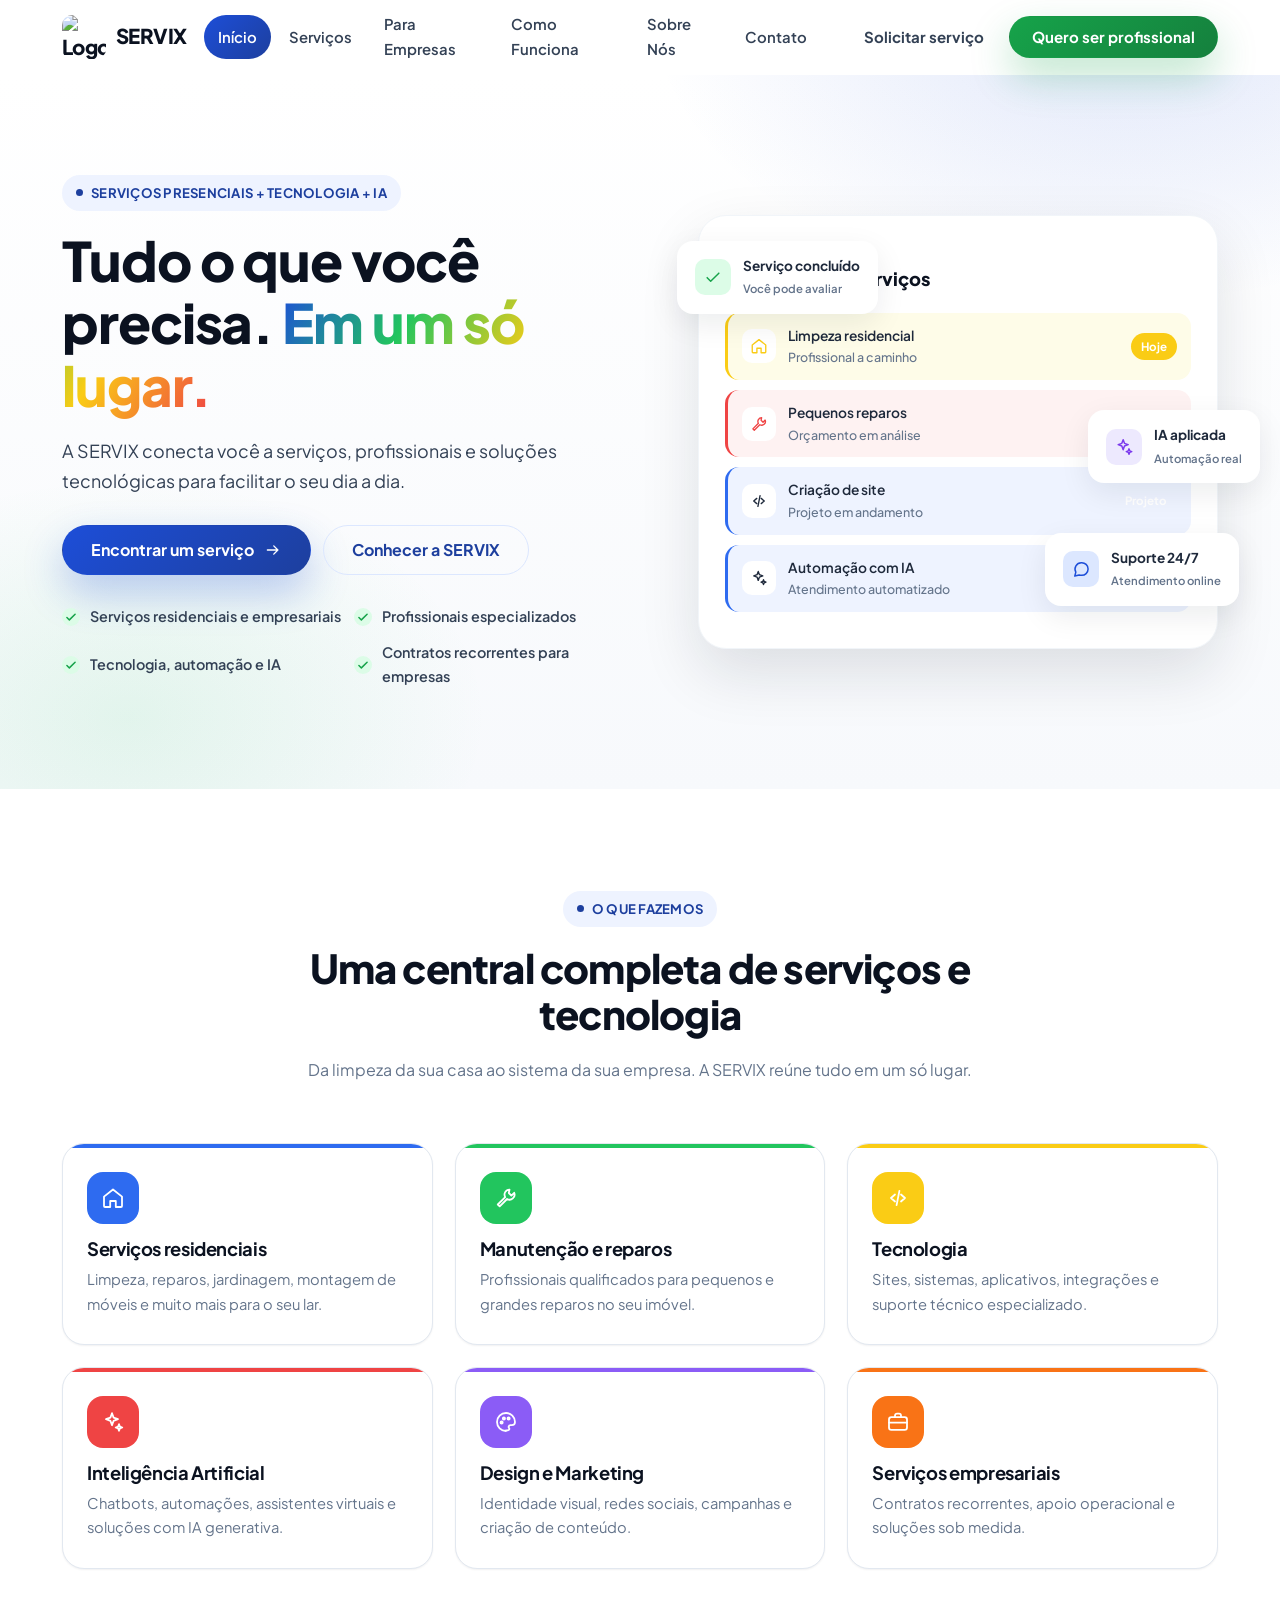
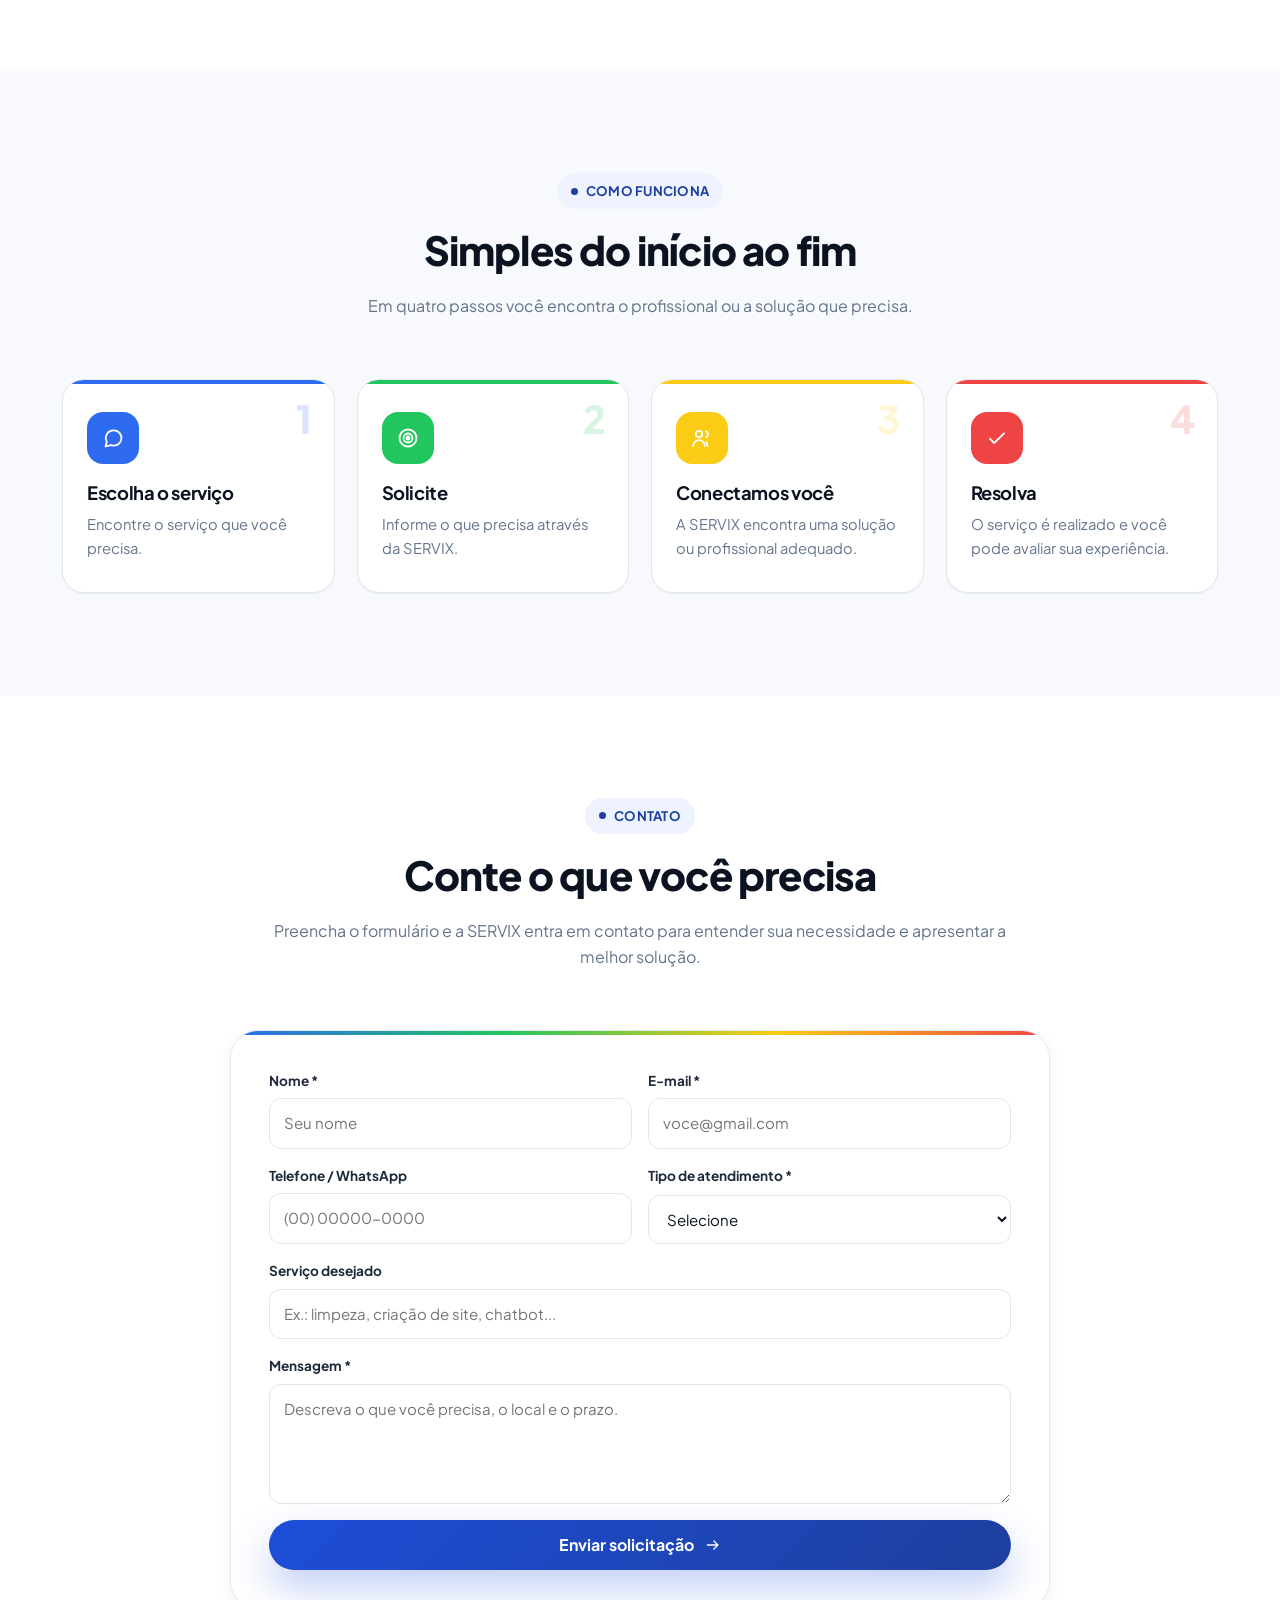
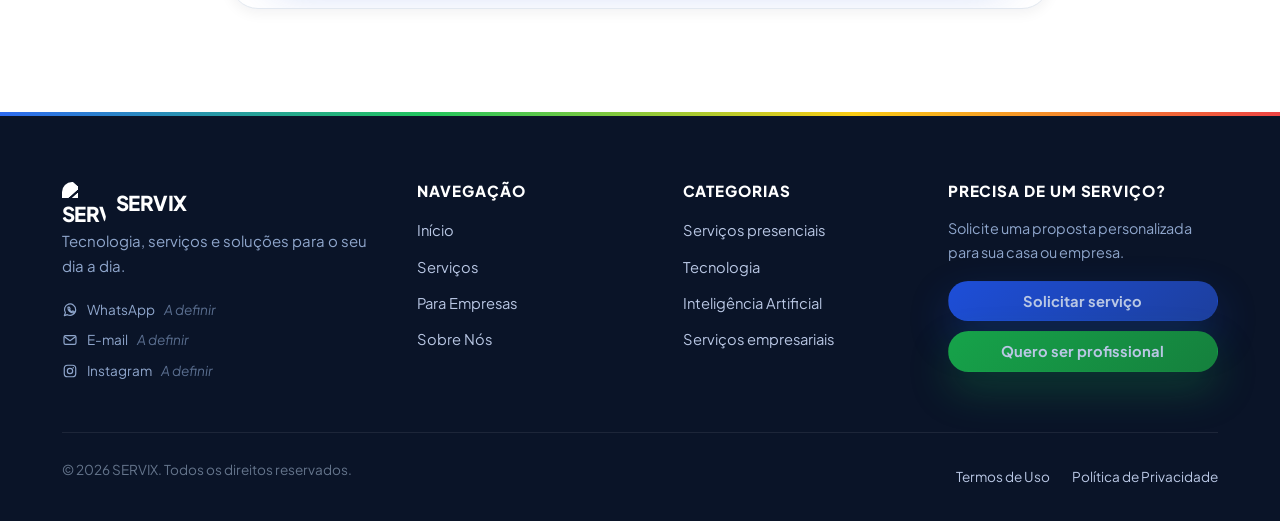
==== commit 672f74a0: "Update index.html" ====
--- a/index.html
+++ b/index.html
@@ -3,17 +3,14 @@
 <head>
 <meta charset="UTF-8" />
 <meta name="viewport" content="width=device-width, initial-scale=1" />
-<title>SERVIX — Tecnologia, serviços e soluções para o seu dia a dia</title>
-<meta name="description" content="A SERVIX conecta você a serviços presenciais, profissionais especializados, tecnologia e inteligência artificial. Tudo em um só lugar." />
+<title>SERVIX — Tecnologia, serviços e soluções</title>
+<meta name="description" content="A SERVIX conecta você a serviços presenciais, profissionais, tecnologia e inteligência artificial." />
 <meta name="theme-color" content="#1D4ED8" />
-<link rel="preload" as="image" href="https://i.postimg.cc/QxPKh1kx/83fb69c1-108b-4dad-8e00-5b7ead62e1db.png" />
 <link rel="icon" type="image/png" href="https://i.postimg.cc/QxPKh1kx/83fb69c1-108b-4dad-8e00-5b7ead62e1db.png" />
 <link rel="preconnect" href="https://fonts.googleapis.com" />
 <link rel="preconnect" href="https://fonts.gstatic.com" crossorigin />
 <link href="https://fonts.googleapis.com/css2?family=Plus+Jakarta+Sans:wght@400;500;600;700;800&display=swap" rel="stylesheet" />
-
 <style>
-/* ===== TOKENS ===== */
 :root{
   --blue-900:#0B1F4B;--blue-800:#122B66;--blue-700:#1D3F9E;--blue-600:#1D4ED8;--blue-500:#2E6BF0;--blue-100:#DCE7FF;--blue-50:#EEF3FF;
   --green-700:#15803D;--green-600:#16A34A;--green-500:#22C55E;--green-100:#DCFCE7;--green-50:#F0FDF4;
@@ -24,7 +21,6 @@
   --ink-900:#0B1220;--ink-800:#1E293B;--ink-700:#334155;--ink-500:#64748B;--ink-400:#94A3B8;--ink-200:#E2E8F0;--ink-100:#F1F5F9;--ink-50:#F8FAFC;--white:#fff;
   --bg:#fff;--bg-soft:#F7F9FC;--bg-dark:#0A1428;
   --radius-sm:10px;--radius:16px;--radius-lg:22px;--radius-xl:28px;--radius-full:999px;
-  --border:1px solid var(--ink-200);
   --shadow-xs:0 1px 2px rgba(15,23,42,.06);--shadow-sm:0 4px 14px rgba(15,23,42,.06);--shadow-md:0 10px 30px rgba(15,23,42,.08);--shadow-lg:0 24px 60px rgba(15,23,42,.12);
   --shadow-blue:0 18px 40px rgba(29,78,216,.28);--shadow-green:0 18px 40px rgba(22,163,74,.28);--shadow-red:0 18px 40px rgba(220,38,38,.28);
   --container:1200px;--gutter:22px;--header-h:74px;
@@ -49,29 +45,17 @@
 .skip-link{position:absolute;top:-100px;left:16px;z-index:999;padding:12px 18px;background:var(--blue-600);color:#fff;border-radius:var(--radius-sm);font-weight:700;transition:top var(--t-fast)}
 .skip-link:focus{top:16px}
 .ic{width:20px;height:20px;fill:none;stroke:currentColor;stroke-width:1.8;stroke-linecap:round;stroke-linejoin:round;flex-shrink:0}
-
 .container{width:100%;max-width:var(--container);margin-inline:auto;padding-inline:var(--gutter)}
-.container--relative{position:relative;z-index:2}
 .section{padding:clamp(64px,8vw,110px) 0}
 .section--soft{background:var(--bg-soft)}
-.section--dark{background:var(--bg-dark);color:#CBD5E1;position:relative;overflow:hidden}
-.section--cta-pro{background:linear-gradient(150deg,var(--blue-700),var(--blue-600) 45%,var(--purple-600));position:relative;overflow:hidden}
-.section--cta-pro::before{content:"";position:absolute;inset:0;background:radial-gradient(circle at 90% 10%,rgba(250,204,21,.22),transparent 45%),radial-gradient(circle at 10% 90%,rgba(34,197,94,.18),transparent 45%);pointer-events:none}
 .text-light{color:#fff}
 .text-light-soft{color:#D6E0F5}
-.text-gradient{background:linear-gradient(100deg,var(--blue-600),var(--green-500) 35%,var(--yellow-500) 65%,var(--red-500));-webkit-background-clip:text;background-clip:text;color:transparent}
 .section-head{max-width:760px;margin:0 auto clamp(40px,5vw,60px);text-align:center}
-.section-head--left{margin-inline:0;text-align:left}
-
 .eyebrow{display:inline-flex;align-items:center;gap:8px;padding:7px 14px;margin-bottom:18px;background:var(--blue-50);color:var(--blue-700);border-radius:var(--radius-full);font-size:.82rem;font-weight:700;letter-spacing:.02em;text-transform:uppercase}
 .eyebrow-dot{width:7px;height:7px;border-radius:50%;background:currentColor}
-.eyebrow--light{background:rgba(255,255,255,.12);color:#DCE7FF}
-.eyebrow--light .eyebrow-dot{background:#FACC15}
-
 .btn{display:inline-flex;align-items:center;justify-content:center;gap:10px;padding:12px 22px;border-radius:var(--radius-full);font-weight:700;font-size:.94rem;line-height:1;white-space:nowrap;border:1.5px solid transparent;transition:transform var(--t-fast),box-shadow var(--t),background var(--t),color var(--t),border-color var(--t)}
 .btn .ic{width:18px;height:18px;transition:transform var(--t-fast)}
 .btn:hover .ic{transform:translateX(3px)}
-.btn:active{transform:translateY(1px) scale(.99)}
 .btn-lg{padding:15px 28px;font-size:1rem}
 .btn-block{width:100%}
 .btn-primary{background:linear-gradient(135deg,var(--blue-600),var(--blue-700));color:#fff;box-shadow:var(--shadow-blue)}
@@ -81,23 +65,13 @@
 .btn-ghost{background:transparent;color:var(--ink-700);padding:12px 16px}
 .btn-ghost:hover{color:var(--blue-600);background:var(--blue-50)}
 .btn-light{background:#fff;color:var(--blue-700);box-shadow:var(--shadow-md)}
-.btn-light:hover{transform:translateY(-2px);box-shadow:var(--shadow-lg)}
 .btn-green{background:linear-gradient(135deg,var(--green-600),var(--green-700));color:#fff;box-shadow:var(--shadow-green)}
 .btn-green:hover{transform:translateY(-2px);box-shadow:0 22px 46px rgba(22,163,74,.4)}
-.link-arrow{display:inline-flex;align-items:center;gap:8px;margin-top:14px;font-weight:700;font-size:.92rem;color:var(--blue-600)}
-.link-arrow .ic{width:17px;height:17px;transition:transform var(--t-fast)}
-.link-arrow:hover .ic{transform:translateX(4px)}
 .grid{display:grid;gap:22px}
-.grid-4{grid-template-columns:repeat(4,1fr)}
 .grid-3{grid-template-columns:repeat(3,1fr)}
-
-.brand{display:inline-flex;align-items:center;gap:10px;font-weight:800;font-size:1.28rem;letter-spacing:-.03em;color:var(--ink-900);flex-shrink:0;transition:opacity var(--t-fast),transform var(--t-fast)}
-.brand:hover{opacity:.88;transform:translateY(-1px)}
-.brand-logo{width:44px;height:44px;object-fit:contain;border-radius:10px;display:block;flex-shrink:0}
-.brand-name{font-size:1.28rem;font-weight:800;letter-spacing:-.03em;color:var(--ink-900)}
-.brand--footer .brand-name{color:#fff}
-.brand--footer .brand-logo{filter:brightness(0) invert(1) drop-shadow(0 4px 10px rgba(0,0,0,.35))}
-
+.brand{display:inline-flex;align-items:center;gap:10px;font-weight:800;font-size:1.28rem;letter-spacing:-.03em;color:var(--ink-900);flex-shrink:0}
+.brand-logo{width:44px;height:44px;object-fit:contain;border-radius:10px}
+.brand-name{font-size:1.28rem;font-weight:800;color:var(--ink-900)}
 .site-header{position:sticky;top:0;z-index:100;background:rgba(255,255,255,.85);backdrop-filter:saturate(180%) blur(14px);-webkit-backdrop-filter:saturate(180%) blur(14px);border-bottom:1px solid transparent;transition:box-shadow var(--t),border-color var(--t),background var(--t)}
 .site-header.is-scrolled{box-shadow:0 6px 24px rgba(15,23,42,.07);border-bottom-color:var(--ink-200)}
 .header-inner{display:flex;align-items:center;gap:18px;height:var(--header-h)}
@@ -116,227 +90,104 @@
 .menu-toggle[aria-expanded="true"] span{background:transparent}
 .menu-toggle[aria-expanded="true"] span::before{top:0;transform:rotate(45deg)}
 .menu-toggle[aria-expanded="true"] span::after{top:0;transform:rotate(-45deg)}
-
-.cat-card{position:relative;padding:26px 22px;background:#fff;border:1.5px solid var(--ink-200);border-radius:var(--radius-lg);box-shadow:var(--shadow-xs);transition:transform var(--t),box-shadow var(--t),border-color var(--t);overflow:hidden}
-.cat-card::before{content:"";position:absolute;top:0;left:0;right:0;height:4px;background:var(--card-accent,var(--blue-500));opacity:0;transition:opacity var(--t)}
-.cat-card::after{content:"";position:absolute;top:-60px;right:-60px;width:160px;height:160px;border-radius:50%;background:var(--card-bg,var(--blue-50));opacity:.5;transition:transform var(--t-slow),opacity var(--t);z-index:0}
-.cat-card:hover{transform:translateY(-6px);box-shadow:0 18px 40px var(--card-shadow,rgba(29,78,216,.18));border-color:var(--card-accent,var(--blue-500))}
-.cat-card:hover::before{opacity:1}
-.cat-card:hover::after{transform:scale(1.25);opacity:.85}
-.cat-card > *{position:relative;z-index:1}
-.cat-card:nth-child(4n+1){--card-accent:var(--blue-500);--card-bg:var(--blue-50);--card-shadow:rgba(29,78,216,.2)}
-.cat-card:nth-child(4n+2){--card-accent:var(--green-500);--card-bg:var(--green-50);--card-shadow:rgba(34,197,94,.2)}
-.cat-card:nth-child(4n+3){--card-accent:var(--yellow-500);--card-bg:var(--yellow-50);--card-shadow:rgba(250,204,21,.28)}
-.cat-card:nth-child(4n+4){--card-accent:var(--red-500);--card-bg:var(--red-50);--card-shadow:rgba(239,68,68,.2)}
-.cat-icon{width:52px;height:52px;display:grid;place-items:center;margin-bottom:18px;border-radius:16px;background:var(--card-bg,var(--blue-50));color:var(--card-accent,var(--blue-600));transition:transform var(--t),background var(--t),color var(--t)}
+.cat-icon{width:52px;height:52px;display:grid;place-items:center;margin-bottom:18px;border-radius:16px}
 .cat-icon .ic{width:24px;height:24px}
-.cat-card:hover .cat-icon{transform:scale(1.1) rotate(-4deg);background:var(--card-accent,var(--blue-600));color:#fff}
-.cat-card h3{margin-bottom:8px}
-.cat-card p{font-size:.92rem;margin-bottom:0}
-.cat-card .link-arrow{color:var(--card-accent,var(--blue-600))}
-
-.field{display:flex;flex-direction:column;gap:7px;margin-bottom:16px}
-.field label{font-size:.86rem;font-weight:700;color:var(--ink-800)}
-.field input,.field select,.field textarea{padding:13px 15px;border:1.5px solid var(--ink-200);border-radius:12px;background:#fff;font-size:.94rem;transition:border-color var(--t-fast),box-shadow var(--t-fast)}
-.field input:focus,.field select:focus,.field textarea:focus{outline:none;border-color:var(--blue-500);box-shadow:0 0 0 4px rgba(46,107,240,.14)}
-.field textarea{resize:vertical;min-height:120px;font-family:inherit}
-.field-row{display:grid;grid-template-columns:1fr 1fr;gap:16px}
-.form-status{margin-top:14px;font-size:.9rem;font-weight:600;min-height:20px}
-.form-status.ok{color:var(--green-600)}
-.form-status.err{color:var(--red-600)}
-.form-privacy{font-size:.78rem;color:var(--ink-500);margin-top:14px}
-.form-privacy a{color:var(--blue-600);font-weight:600;text-decoration:underline}
-.hp{position:absolute;left:-9999px;width:1px;height:1px;overflow:hidden}
-
 .site-footer{background:var(--bg-dark);color:#B9C7E4;padding:70px 0 0;position:relative;overflow:hidden}
 .site-footer::before{content:"";position:absolute;top:0;left:0;right:0;height:4px;background:linear-gradient(90deg,var(--blue-500),var(--green-500),var(--yellow-500),var(--red-500))}
 .footer-top{display:grid;grid-template-columns:1.4fr 1fr 1fr 1.2fr;gap:40px;padding-bottom:50px;border-bottom:1px solid rgba(255,255,255,.08)}
-.brand--footer{margin-bottom:16px}
+.brand--footer .brand-name{color:#fff}
+.brand--footer .brand-logo{filter:brightness(0) invert(1)}
 .footer-slogan{color:#8FA6CC;font-size:.94rem;max-width:320px}
 .footer-channels{margin-top:20px;display:grid;gap:8px;font-size:.85rem}
 .footer-channels li{display:flex;align-items:center;gap:9px;color:#8FA6CC}
 .footer-channels .ic{width:16px;height:16px}
-.footer-channels li:nth-child(1) .ic{color:var(--green-500)}
-.footer-channels li:nth-child(2) .ic{color:var(--blue-500)}
-.footer-channels li:nth-child(3) .ic{color:var(--red-500)}
-.footer-channels .ch-value{color:#5A6E8F;font-style:italic}
 .footer-col h4{color:#fff;font-size:.95rem;text-transform:uppercase;letter-spacing:.06em;margin-bottom:18px}
 .footer-col ul{display:grid;gap:10px}
-.footer-col a{color:#B9C7E4;font-size:.92rem;transition:color var(--t-fast)}
+.footer-col a{color:#B9C7E4;font-size:.92rem}
 .footer-col a:hover{color:#fff}
 .footer-cta p{font-size:.9rem;color:#8FA6CC;margin-bottom:16px}
 .footer-cta .btn{margin-bottom:10px}
 .footer-bottom{display:flex;justify-content:space-between;align-items:center;gap:20px;padding:26px 0;font-size:.85rem;color:#7A8DAF;flex-wrap:wrap}
-.footer-legal{display:flex;gap:22px;list-style:none;padding:0}
+.footer-legal{display:flex;gap:22px}
 .footer-legal a{color:#B9C7E4}
-.footer-legal a:hover{color:#fff}
-
-@keyframes pulse{0%,100%{transform:scale(1);opacity:1}50%{transform:scale(1.4);opacity:.5}}
-@keyframes float{0%,100%{transform:translateY(0)}50%{transform:translateY(-12px)}}
-@keyframes loadBar{0%{width:38%}100%{width:88%}}
 .js .reveal{opacity:0;transform:translateY(22px);transition:opacity .7s cubic-bezier(.2,.7,.3,1) var(--d,0s),transform .7s cubic-bezier(.2,.7,.3,1) var(--d,0s)}
 .js .reveal.is-in{opacity:1;transform:none}
-@media (prefers-reduced-motion:reduce){*,*::before,*::after{animation-duration:.001ms!important;transition-duration:.001ms!important}.js .reveal{opacity:1;transform:none}}
-
-/* ===== HOME ===== */
-.hero{position:relative;padding:clamp(56px,8vw,96px) 0 clamp(64px,9vw,110px);background:radial-gradient(900px 500px at 88% -10%,rgba(29,78,216,.14),transparent 60%),radial-gradient(700px 500px at 5% 10%,rgba(250,204,21,.10),transparent 60%),radial-gradient(600px 500px at 50% 100%,rgba(34,197,94,.08),transparent 60%),linear-gradient(180deg,#fff,var(--bg-soft));overflow:hidden}
-.hero-glow{position:absolute;width:520px;height:520px;right:-160px;top:-180px;border-radius:50%;background:radial-gradient(circle,rgba(29,78,216,.25),transparent 65%);filter:blur(20px);pointer-events:none}
-.hero-inner{display:grid;grid-template-columns:1.05fr 1fr;gap:clamp(32px,5vw,68px);align-items:center}
-.hero-title{margin-bottom:20px}
-.hero-lead{font-size:clamp(1.02rem,1.4vw,1.16rem);max-width:540px;color:var(--ink-700)}
-.hero-actions{display:flex;flex-wrap:wrap;gap:12px;margin:30px 0 28px}
-.hero-points{display:grid;grid-template-columns:repeat(2,minmax(0,1fr));gap:10px 22px;max-width:560px}
-.hero-points li{display:flex;align-items:center;gap:9px;font-size:.92rem;font-weight:600;color:var(--ink-700)}
-.hero-points .ic{width:18px;height:18px;border-radius:50%;padding:3px;stroke-width:2.4}
-.hero-points li:nth-child(1) .ic{background:var(--blue-100);color:var(--blue-600)}
-.hero-points li:nth-child(2) .ic{background:var(--green-100);color:var(--green-600)}
-.hero-points li:nth-child(3) .ic{background:var(--yellow-100);color:var(--yellow-700)}
-.hero-points li:nth-child(4) .ic{background:var(--red-100);color:var(--red-600)}
-.hero-visual{position:relative;min-height:460px;display:grid;place-items:center}
-.hv-card{background:#fff;border:var(--border);border-radius:var(--radius-xl);box-shadow:var(--shadow-lg)}
-.hv-main{width:100%;max-width:420px;padding:22px;position:relative;z-index:2;border-top:4px solid transparent;background:linear-gradient(#fff,#fff) padding-box,linear-gradient(90deg,var(--blue-500),var(--green-500),var(--yellow-500),var(--red-500)) border-box}
-.hv-head{display:flex;align-items:center;gap:12px;padding-bottom:16px;border-bottom:1px solid var(--ink-100)}
-.hv-avatar{width:40px;height:40px;display:grid;place-items:center;border-radius:12px;background:linear-gradient(140deg,var(--blue-600),var(--purple-600));color:#fff;font-weight:800}
-.hv-head-text strong{display:block;font-size:.96rem}
-.hv-head-text small{color:var(--ink-500);font-size:.78rem}
-.hv-live{margin-left:auto;display:inline-flex;align-items:center;gap:6px;font-size:.74rem;font-weight:700;color:var(--green-700);background:var(--green-100);padding:4px 10px;border-radius:var(--radius-full)}
-.hv-live i{width:7px;height:7px;border-radius:50%;background:var(--green-500);animation:pulse 1.8s infinite}
-.hv-list{display:grid;gap:10px;padding:16px 0}
-.hv-list li{display:grid;grid-template-columns:40px 1fr auto;align-items:center;gap:12px;padding:10px 12px;border-radius:14px;transition:transform var(--t-fast)}
-.hv-list li:nth-child(1){background:var(--blue-50)}
-.hv-list li:nth-child(2){background:var(--green-50)}
-.hv-list li:nth-child(3){background:var(--yellow-50)}
-.hv-list li:nth-child(4){background:var(--red-50)}
-.hv-list li:hover{transform:translateX(3px)}
-.hv-list strong{display:block;font-size:.88rem}
-.hv-list small{color:var(--ink-500);font-size:.76rem}
-.hv-ic{width:40px;height:40px;display:grid;place-items:center;border-radius:12px;background:var(--blue-50);color:var(--blue-600)}
-.hv-ic .ic{width:20px;height:20px}
-.hv-ic--green{background:var(--green-100);color:var(--green-600)}
-.hv-ic--orange{background:var(--orange-100);color:var(--orange-600)}
-.hv-ic--blue{background:var(--blue-100);color:var(--blue-700)}
-.hv-ic--yellow{background:var(--yellow-100);color:var(--yellow-700)}
-.hv-ic--red{background:var(--red-100);color:var(--red-600)}
-.hv-badge{font-size:.7rem;font-weight:700;padding:4px 10px;border-radius:var(--radius-full);background:linear-gradient(135deg,var(--blue-600),var(--blue-700));color:#fff}
-.hv-badge--soft{background:#fff;color:var(--blue-700);border:1px solid var(--blue-100)}
-.hv-list li:nth-child(2) .hv-badge--soft{color:var(--green-700);border-color:var(--green-100)}
-.hv-list li:nth-child(3) .hv-badge--soft{color:var(--yellow-700);border-color:var(--yellow-100)}
-.hv-list li:nth-child(4) .hv-badge--soft{color:var(--red-700);border-color:var(--red-100)}
-.hv-foot{padding-top:14px;border-top:1px solid var(--ink-100)}
-.hv-foot small{display:block;margin-top:8px;color:var(--ink-500);font-size:.76rem}
-.hv-progress{display:block;height:6px;border-radius:var(--radius-full);background:var(--ink-100);overflow:hidden}
-.hv-progress i{display:block;height:100%;width:68%;border-radius:var(--radius-full);background:linear-gradient(90deg,var(--blue-600),var(--green-500),var(--yellow-500),var(--red-500));animation:loadBar 2.4s ease-in-out infinite alternate}
-.hv-float{position:absolute;z-index:3;display:flex;align-items:center;gap:10px;padding:12px 16px;background:#fff;border:var(--border);border-radius:var(--radius);box-shadow:var(--shadow-md);font-size:.82rem}
-.hv-float strong{display:block;font-size:.84rem}
-.hv-float small{color:var(--ink-500);font-size:.74rem}
-.hv-f1{top:12px;left:-6px;animation:float 6s ease-in-out infinite;border-top:3px solid var(--green-500)}
-.hv-f2{bottom:78px;right:-10px;animation:float 6s ease-in-out infinite .8s;border-top:3px solid var(--yellow-500)}
-.hv-f3{bottom:6px;left:20px;animation:float 6s ease-in-out infinite 1.6s;border-top:3px solid var(--blue-500)}
+/* HERO */
+.hero{padding:clamp(56px,8vw,100px) 0;background:radial-gradient(800px 500px at 88% -10%,rgba(29,78,216,.14),transparent 60%),radial-gradient(600px 400px at 10% 90%,rgba(34,197,94,.10),transparent 60%),linear-gradient(180deg,#fff,var(--bg-soft));position:relative;overflow:hidden}
+.hero-inner{display:grid;grid-template-columns:1.1fr 1fr;gap:clamp(32px,5vw,64px);align-items:center}
+.hero-copy h1{margin-bottom:20px}
+.hero-copy p{font-size:clamp(1rem,1.4vw,1.14rem);max-width:560px;color:var(--ink-700)}
+.hero-actions{display:flex;flex-wrap:wrap;gap:12px;margin-top:30px}
+.hero-checks{display:grid;grid-template-columns:1fr 1fr;gap:12px;margin-top:30px}
+.hero-checks li{display:flex;align-items:center;gap:10px;font-size:.9rem;color:var(--ink-700);font-weight:600}
+.hero-checks .ic{width:18px;height:18px;padding:2px;border-radius:50%;background:var(--green-100);color:var(--green-600);stroke-width:2.6}
+.hero-visual{position:relative}
+.float-card{position:absolute;padding:14px 18px;background:#fff;border-radius:var(--radius);box-shadow:var(--shadow-md);display:flex;align-items:center;gap:12px;font-size:.85rem;font-weight:600;color:var(--ink-800);animation:float 4s ease-in-out infinite}
+.float-card .fc-ic{width:36px;height:36px;display:grid;place-items:center;border-radius:10px;background:var(--green-100);color:var(--green-600)}
+.float-card--1{top:6%;left:-4%}
+.float-card--2{bottom:10%;right:-4%;animation-delay:1s}
+.float-card--2 .fc-ic{background:var(--blue-100);color:var(--blue-600)}
+.float-card--3{top:45%;right:-8%;animation-delay:2s}
+.float-card--3 .fc-ic{background:var(--purple-100);color:var(--purple-600)}
+@keyframes float{0%,100%{transform:translateY(0)}50%{transform:translateY(-10px)}}
+.app-mockup{background:#fff;border-radius:var(--radius-xl);padding:26px;box-shadow:var(--shadow-lg);border:1.5px solid var(--ink-100)}
+.app-mockup h4{font-size:.9rem;color:var(--ink-500);margin-bottom:6px;font-weight:600}
+.app-mockup .app-title{font-size:1.15rem;font-weight:800;color:var(--ink-900);margin-bottom:18px}
+.app-item{display:flex;align-items:center;gap:12px;padding:12px 14px;border-radius:14px;margin-bottom:10px;font-size:.86rem;font-weight:600;color:var(--ink-800);border-left:3px solid var(--ai-color,var(--blue-500));background:var(--ai-bg,var(--blue-50))}
+.app-item:nth-child(1){--ai-color:var(--blue-500);--ai-bg:var(--blue-50)}
+.app-item:nth-child(2){--ai-color:var(--green-500);--ai-bg:var(--green-50)}
+.app-item:nth-child(3){--ai-color:var(--yellow-500);--ai-bg:var(--yellow-50)}
+.app-item:nth-child(4){--ai-color:var(--red-500);--ai-bg:var(--red-50)}
+.app-item .fc-ic{width:34px;height:34px;display:grid;place-items:center;border-radius:10px;background:#fff;color:var(--ai-color)}
+.app-item .fc-ic .ic{width:18px;height:18px}
+.app-item small{display:block;font-weight:500;color:var(--ink-500);font-size:.78rem}
+.app-item .badge{margin-left:auto;font-size:.72rem;font-weight:700;padding:4px 10px;border-radius:999px;background:var(--ai-color);color:#fff}
+.feature-card{padding:28px 24px;background:#fff;border:1.5px solid var(--ink-200);border-radius:var(--radius-lg);box-shadow:var(--shadow-xs);transition:transform var(--t),box-shadow var(--t),border-color var(--t);position:relative;overflow:hidden}
+.feature-card::before{content:"";position:absolute;top:0;left:0;right:0;height:4px;background:var(--fc-color,var(--blue-500))}
+.feature-card:hover{transform:translateY(-6px);box-shadow:0 16px 40px rgba(15,23,42,.1);border-color:var(--fc-color)}
+.feature-card:nth-child(6n+1){--fc-color:var(--blue-500)}
+.feature-card:nth-child(6n+2){--fc-color:var(--green-500)}
+.feature-card:nth-child(6n+3){--fc-color:var(--yellow-500)}
+.feature-card:nth-child(6n+4){--fc-color:var(--red-500)}
+.feature-card:nth-child(6n+5){--fc-color:var(--purple-500)}
+.feature-card:nth-child(6n+6){--fc-color:var(--orange-500)}
+.feature-card .cat-icon{background:var(--fc-color);color:#fff;margin-bottom:14px}
+.feature-card h3{margin-bottom:8px}
+.feature-card p{font-size:.92rem;margin:0}
 .steps{display:grid;grid-template-columns:repeat(4,1fr);gap:22px}
 .step{position:relative;padding:32px 24px;background:#fff;border:1.5px solid var(--ink-200);border-radius:var(--radius-lg);box-shadow:var(--shadow-xs);transition:transform var(--t),box-shadow var(--t),border-color var(--t);overflow:hidden}
 .step::before{content:"";position:absolute;top:0;left:0;right:0;height:4px;background:var(--step-color,var(--blue-500))}
-.step:hover{transform:translateY(-6px);box-shadow:0 16px 40px var(--step-shadow,rgba(29,78,216,.18));border-color:var(--step-color,var(--blue-500))}
+.step:hover{transform:translateY(-6px);box-shadow:0 16px 40px var(--step-shadow,rgba(29,78,216,.18));border-color:var(--step-color)}
 .step:nth-child(1){--step-color:var(--blue-500);--step-shadow:rgba(29,78,216,.2)}
 .step:nth-child(2){--step-color:var(--green-500);--step-shadow:rgba(34,197,94,.2)}
 .step:nth-child(3){--step-color:var(--yellow-500);--step-shadow:rgba(250,204,21,.28)}
 .step:nth-child(4){--step-color:var(--red-500);--step-shadow:rgba(239,68,68,.2)}
-.step-number{position:absolute;top:20px;right:22px;font-size:2.4rem;font-weight:800;color:var(--step-color);opacity:.18;line-height:1;letter-spacing:-.04em}
-.step-icon{width:52px;height:52px;display:grid;place-items:center;border-radius:16px;background:var(--step-color);color:#fff;margin-bottom:18px;box-shadow:0 8px 18px var(--step-shadow)}
+.step-number{position:absolute;top:20px;right:22px;font-size:2.4rem;font-weight:800;color:var(--step-color);opacity:.18;line-height:1}
+.step-icon{width:52px;height:52px;display:grid;place-items:center;border-radius:16px;background:var(--step-color);color:#fff;margin-bottom:18px}
 .step-icon .ic{width:24px;height:24px}
 .step h3{margin-bottom:8px}
 .step p{font-size:.92rem;margin:0}
-.steps-note{margin-top:34px;display:flex;flex-wrap:wrap;gap:18px;align-items:center;justify-content:space-between;padding:24px 26px;background:linear-gradient(90deg,var(--blue-50),var(--green-50) 50%,var(--yellow-50));border:1.5px dashed var(--blue-500);border-radius:var(--radius-lg)}
-.steps-note p{margin:0;font-size:.95rem;color:var(--ink-700);max-width:640px}
-.steps-note strong{color:var(--blue-700)}
-.why-card{padding:26px 22px;background:#fff;border:1.5px solid var(--ink-200);border-radius:var(--radius-lg);box-shadow:var(--shadow-xs);transition:transform var(--t),box-shadow var(--t),border-color var(--t);position:relative;overflow:hidden}
-.why-card::before{content:"";position:absolute;left:0;top:0;bottom:0;width:4px;background:var(--wc-color,var(--blue-500))}
-.why-card:hover{transform:translateY(-6px);box-shadow:0 16px 40px var(--wc-shadow,rgba(29,78,216,.18));border-color:var(--wc-color,var(--blue-500))}
-.why-card:nth-child(6n+1){--wc-color:var(--blue-500);--wc-shadow:rgba(29,78,216,.2)}
-.why-card:nth-child(6n+2){--wc-color:var(--green-500);--wc-shadow:rgba(34,197,94,.2)}
-.why-card:nth-child(6n+3){--wc-color:var(--yellow-500);--wc-shadow:rgba(250,204,21,.28)}
-.why-card:nth-child(6n+4){--wc-color:var(--red-500);--wc-shadow:rgba(239,68,68,.2)}
-.why-card:nth-child(6n+5){--wc-color:var(--purple-500);--wc-shadow:rgba(139,92,246,.2)}
-.why-card:nth-child(6n+6){--wc-color:var(--orange-500);--wc-shadow:rgba(249,115,22,.22)}
-.why-card .cat-icon{margin-bottom:14px}
-.why-card:nth-child(6n+1) .cat-icon{background:var(--blue-50);color:var(--blue-600)}
-.why-card:nth-child(6n+2) .cat-icon{background:var(--green-50);color:var(--green-600)}
-.why-card:nth-child(6n+3) .cat-icon{background:var(--yellow-50);color:var(--yellow-700)}
-.why-card:nth-child(6n+4) .cat-icon{background:var(--red-50);color:var(--red-600)}
-.why-card:nth-child(6n+5) .cat-icon{background:var(--purple-100);color:var(--purple-600)}
-.why-card:nth-child(6n+6) .cat-icon{background:var(--orange-100);color:var(--orange-600)}
-.why-card:hover .cat-icon{background:var(--wc-color);color:#fff;transform:scale(1.08) rotate(-4deg)}
-.why-card h3{margin-bottom:6px}
-.why-card p{font-size:.92rem;margin:0}
-.pro-box{display:grid;grid-template-columns:1.15fr 1fr;gap:clamp(30px,4vw,60px);align-items:center}
-.pro-copy h2{margin-bottom:16px}
-.pro-copy p{font-size:1.02rem;margin-bottom:26px}
-.pro-tags{display:flex;flex-wrap:wrap;gap:8px;margin-bottom:26px}
-.pro-tags li{padding:7px 14px;background:rgba(255,255,255,.15);border:1px solid rgba(255,255,255,.25);border-radius:var(--radius-full);font-size:.82rem;font-weight:600;color:#fff}
-.pro-tags li:nth-child(4n+1){background:rgba(46,107,240,.35);border-color:rgba(126,166,255,.6)}
-.pro-tags li:nth-child(4n+2){background:rgba(34,197,94,.35);border-color:rgba(134,239,172,.6)}
-.pro-tags li:nth-child(4n+3){background:rgba(250,204,21,.3);border-color:rgba(253,224,71,.7)}
-.pro-tags li:nth-child(4n+4){background:rgba(239,68,68,.3);border-color:rgba(252,165,165,.6)}
-.pro-visual{display:grid;gap:14px}
-.pro-card{display:flex;align-items:center;gap:14px;padding:16px 18px;background:rgba(255,255,255,.1);border:1px solid rgba(255,255,255,.2);border-radius:var(--radius);backdrop-filter:blur(6px);color:#fff;transition:transform var(--t),background var(--t)}
-.pro-card:hover{transform:translateX(6px);background:rgba(255,255,255,.18)}
-.pro-card strong{display:block;font-size:.94rem}
-.pro-card small{color:#D6E0F5;font-size:.8rem}
-.biz-box{display:grid;grid-template-columns:1.15fr 1fr;gap:clamp(30px,4vw,60px);align-items:center;padding:clamp(30px,4vw,50px);background:#fff;border:1.5px solid var(--ink-200);border-radius:var(--radius-xl);box-shadow:var(--shadow-md);position:relative;overflow:hidden}
-.biz-box::before{content:"";position:absolute;top:0;left:0;right:0;height:4px;background:linear-gradient(90deg,var(--blue-500),var(--green-500),var(--yellow-500),var(--red-500))}
-.biz-copy h2{margin-bottom:14px}
-.biz-copy p{font-size:1.02rem;margin-bottom:24px}
-.biz-list{display:grid;gap:12px}
-.biz-list li{display:flex;align-items:center;gap:14px;padding:14px 16px;border-radius:var(--radius);font-weight:600;font-size:.94rem;color:var(--ink-800);transition:background var(--t-fast),transform var(--t-fast)}
-.biz-list li:nth-child(6n+1){background:var(--blue-50)}
-.biz-list li:nth-child(6n+2){background:var(--green-50)}
-.biz-list li:nth-child(6n+3){background:var(--yellow-50)}
-.biz-list li:nth-child(6n+4){background:var(--red-50)}
-.biz-list li:nth-child(6n+5){background:var(--purple-100)}
-.biz-list li:nth-child(6n+6){background:var(--orange-100)}
-.biz-list li:hover{transform:translateX(4px);box-shadow:var(--shadow-sm)}
-.biz-ic{width:36px;height:36px;display:grid;place-items:center;border-radius:10px;background:#fff;box-shadow:var(--shadow-xs)}
-.biz-list li:nth-child(6n+1) .biz-ic{color:var(--blue-600)}
-.biz-list li:nth-child(6n+2) .biz-ic{color:var(--green-600)}
-.biz-list li:nth-child(6n+3) .biz-ic{color:var(--yellow-700)}
-.biz-list li:nth-child(6n+4) .biz-ic{color:var(--red-600)}
-.biz-list li:nth-child(6n+5) .biz-ic{color:var(--purple-600)}
-.biz-list li:nth-child(6n+6) .biz-ic{color:var(--orange-600)}
-.biz-ic .ic{width:18px;height:18px}
-.contact-grid{display:grid;grid-template-columns:1.35fr 1fr;gap:32px;align-items:start}
-.contact-form-wrap{background:#fff;border:1.5px solid var(--ink-200);border-radius:var(--radius-xl);padding:clamp(24px,3vw,36px);box-shadow:var(--shadow-sm);position:relative;overflow:hidden}
-.contact-form-wrap::before{content:"";position:absolute;top:0;left:0;right:0;height:4px;background:linear-gradient(90deg,var(--blue-500),var(--green-500),var(--yellow-500),var(--red-500))}
-.contact-aside{display:grid;gap:20px}
-.aside-card{padding:24px;background:#fff;border:1.5px solid var(--ink-200);border-radius:var(--radius-lg);box-shadow:var(--shadow-xs)}
-.aside-card h3{margin-bottom:8px}
-.aside-card > p{font-size:.9rem;margin-bottom:20px}
-.aside-card--soft{background:linear-gradient(180deg,var(--bg-soft),#fff)}
-.channels{display:grid;gap:14px}
-.channels li{display:flex;align-items:center;gap:14px}
-.ch-ic{width:40px;height:40px;display:grid;place-items:center;border-radius:12px;flex-shrink:0}
-.channels li:nth-child(1) .ch-ic{background:var(--green-100);color:var(--green-600)}
-.channels li:nth-child(2) .ch-ic{background:var(--blue-100);color:var(--blue-600)}
-.channels li:nth-child(3) .ch-ic{background:var(--yellow-100);color:var(--yellow-700)}
-.channels li:nth-child(4) .ch-ic{background:var(--red-100);color:var(--red-600)}
-.channels strong{display:block;font-size:.88rem}
-.channels .ch-value{color:var(--ink-400);font-size:.8rem;font-style:italic}
-.aside-list{display:grid;gap:12px}
-.aside-list li{display:flex;align-items:center;gap:12px;font-size:.9rem;font-weight:600;color:var(--ink-700)}
-.aside-list .ic{width:18px;height:18px}
-.aside-list li:nth-child(1) .ic{color:var(--blue-600)}
-.aside-list li:nth-child(2) .ic{color:var(--green-600)}
-.aside-list li:nth-child(3) .ic{color:var(--yellow-700)}
-.aside-list li:nth-child(4) .ic{color:var(--red-600)}
-.aside-list li:nth-child(5) .ic{color:var(--purple-600)}
-.aside-list li:nth-child(6) .ic{color:var(--orange-600)}
-
-@media (max-width:1024px){
-  .grid-4{grid-template-columns:repeat(2,1fr)}
+.cta-box{background:linear-gradient(140deg,var(--blue-700),var(--blue-600) 45%,var(--purple-600));padding:clamp(40px,5vw,70px);border-radius:var(--radius-xl);text-align:center;color:#fff;position:relative;overflow:hidden}
+.cta-box::before{content:"";position:absolute;inset:0;background:radial-gradient(circle at 90% 10%,rgba(250,204,21,.22),transparent 45%),radial-gradient(circle at 10% 90%,rgba(34,197,94,.18),transparent 45%)}
+.cta-box > *{position:relative;z-index:1}
+.cta-box h2{color:#fff;margin-bottom:14px}
+.cta-box p{color:#D6E0F5;font-size:1.05rem;margin-bottom:28px;max-width:640px;margin-inline:auto}
+.cta-actions{display:flex;gap:12px;justify-content:center;flex-wrap:wrap}
+.form-wrap{max-width:820px;margin:0 auto;background:#fff;border:1.5px solid var(--ink-200);border-radius:var(--radius-xl);padding:clamp(24px,3vw,40px);box-shadow:var(--shadow-sm);position:relative;overflow:hidden}
+.form-wrap::before{content:"";position:absolute;top:0;left:0;right:0;height:4px;background:linear-gradient(90deg,var(--blue-500),var(--green-500),var(--yellow-500),var(--red-500))}
+.field{display:grid;gap:6px;margin-bottom:16px}
+.field label{font-size:.85rem;font-weight:700;color:var(--ink-800)}
+.field input,.field select,.field textarea{padding:12px 14px;border:1.5px solid var(--ink-200);border-radius:12px;font-size:.94rem;background:#fff;transition:border-color var(--t-fast),box-shadow var(--t-fast)}
+.field input:focus,.field select:focus,.field textarea:focus{border-color:var(--blue-500);box-shadow:0 0 0 4px var(--blue-50);outline:none}
+.field textarea{resize:vertical;min-height:120px;font-family:inherit}
+.field-row{display:grid;grid-template-columns:1fr 1fr;gap:16px}
+.hp{position:absolute;left:-9999px}
+.form-status{font-size:.9rem;margin-top:12px;text-align:center}
+@media (max-width:900px){
+  .hero-inner{grid-template-columns:1fr}
+  .steps{grid-template-columns:repeat(2,1fr)}
   .grid-3{grid-template-columns:repeat(2,1fr)}
-  .footer-top{grid-template-columns:1fr 1fr;gap:32px}
-  .hero-inner{grid-template-columns:1fr;gap:48px}
-  .hero-visual{min-height:auto}
-  .steps{grid-template-columns:repeat(2,1fr)}
-  .contact-grid{grid-template-columns:1fr}
+  .field-row{grid-template-columns:1fr}
 }
 @media (max-width:860px){
   .header-actions{display:none}
@@ -346,22 +197,15 @@
   .nav-list{flex-direction:column;align-items:stretch;gap:4px}
   .nav-link{padding:14px 16px;font-size:1rem;border-radius:12px}
   .nav-cta{display:grid;gap:10px;margin-top:24px;padding-top:24px;border-top:1px solid var(--ink-100)}
-  .field-row{grid-template-columns:1fr}
   .footer-top{grid-template-columns:1fr}
   .footer-bottom{flex-direction:column;text-align:center}
   body.nav-open{overflow:hidden}
-  .pro-box,.biz-box{grid-template-columns:1fr}
-  .hero-points{grid-template-columns:1fr}
-  .hv-f1,.hv-f2,.hv-f3{display:none}
 }
 @media (max-width:600px){
   :root{--gutter:18px}
-  .grid-4{grid-template-columns:1fr}
   .grid-3{grid-template-columns:1fr}
-  .brand-logo{width:38px;height:38px}
-  .brand-name{font-size:1.15rem}
   .steps{grid-template-columns:1fr}
-  .hero-actions .btn{width:100%}
+  .hero-checks{grid-template-columns:1fr}
 }
 </style>
 </head>
@@ -371,99 +215,81 @@
 
 <header class="site-header" data-header>
   <div class="container header-inner">
-    <a class="brand" href="index.html" aria-label="SERVIX — Página inicial">
-      <img class="brand-logo" src="https://i.postimg.cc/QxPKh1kx/83fb69c1-108b-4dad-8e00-5b7ead62e1db.png" alt="Logotipo SERVIX" width="44" height="44" loading="eager" decoding="async" />
+    <a class="brand" href="index.html">
+      <img class="brand-logo" src="https://i.postimg.cc/QxPKh1kx/83fb69c1-108b-4dad-8e00-5b7ead62e1db.png" alt="Logotipo SERVIX" width="44" height="44" />
       <span class="brand-name">SERVIX</span>
     </a>
-
-    <nav class="nav" id="menu" aria-label="Navegação principal" data-nav>
+    <nav class="nav" id="menu" data-nav>
       <ul class="nav-list">
         <li><a class="nav-link" href="index.html">Início</a></li>
         <li><a class="nav-link" href="servicos.html">Serviços</a></li>
         <li><a class="nav-link" href="empresas.html">Para Empresas</a></li>
-        <li><a class="nav-link" href="#como-funciona">Como Funciona</a></li>
+        <li><a class="nav-link" href="index.html#como-funciona">Como Funciona</a></li>
         <li><a class="nav-link" href="sobre.html">Sobre Nós</a></li>
-        <li><a class="nav-link" href="#contato">Contato</a></li>
+        <li><a class="nav-link" href="index.html#contato">Contato</a></li>
       </ul>
       <div class="nav-cta">
         <a class="btn btn-primary btn-block" href="#contato">Solicitar serviço</a>
         <a class="btn btn-green btn-block" href="sobre.html#profissionais">Quero ser profissional</a>
       </div>
     </nav>
-
     <div class="header-actions">
       <a class="btn btn-ghost" href="#contato">Solicitar serviço</a>
       <a class="btn btn-green" href="sobre.html#profissionais">Quero ser profissional</a>
     </div>
-
-    <button class="menu-toggle" type="button" aria-label="Abrir menu" aria-expanded="false" aria-controls="menu" data-menu-toggle>
-      <span aria-hidden="true"></span>
-    </button>
+    <button class="menu-toggle" type="button" aria-label="Abrir menu" aria-expanded="false" data-menu-toggle><span></span></button>
   </div>
 </header>
 
 <main id="conteudo">
 
-  <section class="hero" id="inicio">
-    <div class="hero-glow" aria-hidden="true"></div>
+  <section class="hero">
     <div class="container hero-inner">
       <div class="hero-copy reveal">
-        <span class="eyebrow"><span class="eyebrow-dot"></span> Serviços presenciais + Tecnologia + IA</span>
-        <h1 class="hero-title">Tudo o que você precisa. <span class="text-gradient">Em um só lugar.</span></h1>
-        <p class="hero-lead">A SERVIX conecta você a serviços, profissionais e soluções tecnológicas para facilitar o seu dia a dia.</p>
+        <span class="eyebrow"><span class="eyebrow-dot"></span> Serviços presenciais + tecnologia + IA</span>
+        <h1>Tudo o que você precisa. <span style="background:linear-gradient(120deg,var(--blue-600),var(--green-500),var(--yellow-500),var(--red-500));-webkit-background-clip:text;background-clip:text;color:transparent;">Em um só lugar.</span></h1>
+        <p>A SERVIX conecta você a serviços, profissionais e soluções tecnológicas para facilitar o seu dia a dia.</p>
         <div class="hero-actions">
-          <a class="btn btn-primary btn-lg" href="servicos.html">Encontrar um serviço <svg class="ic"><use href="#i-arrow"/></svg></a>
-          <a class="btn btn-outline btn-lg" href="sobre.html">Conhecer a SERVIX</a>
+          <a class="btn btn-primary btn-lg" href="#contato">Encontrar um serviço <svg class="ic"><use href="#i-arrow"/></svg></a>
+          <a class="btn btn-outline btn-lg" href="#como-funciona">Conhecer a SERVIX</a>
         </div>
-        <ul class="hero-points">
+        <ul class="hero-checks">
           <li><svg class="ic"><use href="#i-check"/></svg> Serviços residenciais e empresariais</li>
           <li><svg class="ic"><use href="#i-check"/></svg> Profissionais especializados</li>
           <li><svg class="ic"><use href="#i-check"/></svg> Tecnologia, automação e IA</li>
           <li><svg class="ic"><use href="#i-check"/></svg> Contratos recorrentes para empresas</li>
         </ul>
       </div>
-
-      <div class="hero-visual reveal" style="--d:.12s" aria-hidden="true">
-        <div class="hv-card hv-main">
-          <div class="hv-head">
-            <span class="hv-avatar">S</span>
-            <div class="hv-head-text"><strong>Central SERVIX</strong><small>Conectando você à solução ideal</small></div>
-            <span class="hv-live"><i></i> online</span>
-          </div>
-          <ul class="hv-list">
-            <li><span class="hv-ic"><svg class="ic"><use href="#i-home"/></svg></span><div><strong>Limpeza residencial</strong><small>Profissional a caminho</small></div><span class="hv-badge">Hoje</span></li>
-            <li><span class="hv-ic hv-ic--green"><svg class="ic"><use href="#i-wrench"/></svg></span><div><strong>Pequenos reparos</strong><small>Orçamento em análise</small></div><span class="hv-badge hv-badge--soft">Aberto</span></li>
-            <li><span class="hv-ic hv-ic--yellow"><svg class="ic"><use href="#i-code"/></svg></span><div><strong>Criação de site</strong><small>Projeto em andamento</small></div><span class="hv-badge hv-badge--soft">Projeto</span></li>
-            <li><span class="hv-ic hv-ic--red"><svg class="ic"><use href="#i-sparkles"/></svg></span><div><strong>Automação com IA</strong><small>Atendimento automatizado</small></div><span class="hv-badge hv-badge--soft">IA</span></li>
-          </ul>
-          <div class="hv-foot">
-            <span class="hv-progress"><i></i></span>
-            <small>Serviços presenciais e digitais na mesma central</small>
-          </div>
+      <div class="hero-visual reveal" style="--d:.15s">
+        <div class="app-mockup">
+          <h4>SERVIX</h4>
+          <div class="app-title">Sua central de serviços</div>
+          <div class="app-item"><span class="fc-ic"><svg class="ic"><use href="#i-home"/></svg></span><div>Limpeza residencial<small>Profissional a caminho</small></div><span class="badge">Hoje</span></div>
+          <div class="app-item"><span class="fc-ic"><svg class="ic"><use href="#i-wrench"/></svg></span><div>Pequenos reparos<small>Orçamento em análise</small></div><span class="badge">Aberto</span></div>
+          <div class="app-item"><span class="fc-ic"><svg class="ic"><use href="#i-code"/></svg></span><div>Criação de site<small>Projeto em andamento</small></div><span class="badge">Projeto</span></div>
+          <div class="app-item"><span class="fc-ic"><svg class="ic"><use href="#i-sparkles"/></svg></span><div>Automação com IA<small>Atendimento automatizado</small></div><span class="badge">IA</span></div>
         </div>
-        <div class="hv-float hv-f1"><span class="hv-ic hv-ic--green"><svg class="ic"><use href="#i-check"/></svg></span><div><strong>Serviço concluído</strong><small>Você pode avaliar</small></div></div>
-        <div class="hv-float hv-f2"><span class="hv-ic hv-ic--orange"><svg class="ic"><use href="#i-sparkles"/></svg></span><div><strong>IA aplicada</strong><small>Automação real</small></div></div>
-        <div class="hv-float hv-f3"><span class="hv-ic hv-ic--blue"><svg class="ic"><use href="#i-truck"/></svg></span><div><strong>Logística</strong><small>Entregas locais</small></div></div>
+        <div class="float-card float-card--1"><span class="fc-ic"><svg class="ic"><use href="#i-check"/></svg></span><div><strong>Serviço concluído</strong><br><small style="color:var(--ink-500)">Você pode avaliar</small></div></div>
+        <div class="float-card float-card--2"><span class="fc-ic"><svg class="ic"><use href="#i-chat"/></svg></span><div><strong>Suporte 24/7</strong><br><small style="color:var(--ink-500)">Atendimento online</small></div></div>
+        <div class="float-card float-card--3"><span class="fc-ic"><svg class="ic"><use href="#i-sparkles"/></svg></span><div><strong>IA aplicada</strong><br><small style="color:var(--ink-500)">Automação real</small></div></div>
       </div>
     </div>
   </section>
 
-  <section class="section">
+  <section class="section" id="solucoes">
     <div class="container">
       <header class="section-head reveal">
-        <span class="eyebrow"><span class="eyebrow-dot"></span> O que a SERVIX faz</span>
-        <h2>Serviços para todos os momentos</h2>
-        <p>Da manutenção da sua casa às soluções digitais da sua empresa, a SERVIX reúne serviços presenciais, profissionais especializados e tecnologia em um só lugar.</p>
+        <span class="eyebrow"><span class="eyebrow-dot"></span> O que fazemos</span>
+        <h2>Uma central completa de serviços e tecnologia</h2>
+        <p>Da limpeza da sua casa ao sistema da sua empresa. A SERVIX reúne tudo em um só lugar.</p>
       </header>
-      <div class="grid grid-4">
-        <article class="cat-card reveal"><span class="cat-icon"><svg class="ic"><use href="#i-home"/></svg></span><h3>Serviços para casa</h3><p>Limpeza, reparos, instalações, jardinagem e manutenção residencial.</p><a class="link-arrow" href="servicos.html#casa">Ver categoria <svg class="ic"><use href="#i-arrow"/></svg></a></article>
-        <article class="cat-card reveal" style="--d:.06s"><span class="cat-icon"><svg class="ic"><use href="#i-heart"/></svg></span><h3>Cuidados e assistência</h3><p>Cuidadores, acompanhantes, cuidados infantis e cuidados com animais.</p><a class="link-arrow" href="servicos.html#cuidados">Ver categoria <svg class="ic"><use href="#i-arrow"/></svg></a></article>
-        <article class="cat-card reveal" style="--d:.12s"><span class="cat-icon"><svg class="ic"><use href="#i-car"/></svg></span><h3>Automotivo</h3><p>Lavagem, higienização, polimento e pequenos serviços automotivos.</p><a class="link-arrow" href="servicos.html#automotivo">Ver categoria <svg class="ic"><use href="#i-arrow"/></svg></a></article>
-        <article class="cat-card reveal" style="--d:.18s"><span class="cat-icon"><svg class="ic"><use href="#i-truck"/></svg></span><h3>Logística</h3><p>Fretes, entregas locais, mudanças e apoio logístico.</p><a class="link-arrow" href="servicos.html#logistica">Ver categoria <svg class="ic"><use href="#i-arrow"/></svg></a></article>
-        <article class="cat-card reveal"><span class="cat-icon"><svg class="ic"><use href="#i-code"/></svg></span><h3>Tecnologia</h3><p>Sites, sistemas, aplicativos, suporte técnico e infraestrutura.</p><a class="link-arrow" href="servicos.html#tecnologia">Ver categoria <svg class="ic"><use href="#i-arrow"/></svg></a></article>
-        <article class="cat-card reveal" style="--d:.06s"><span class="cat-icon"><svg class="ic"><use href="#i-sparkles"/></svg></span><h3>Inteligência Artificial</h3><p>Chatbots, automações, assistentes virtuais e IA generativa.</p><a class="link-arrow" href="servicos.html#ia">Ver categoria <svg class="ic"><use href="#i-arrow"/></svg></a></article>
-        <article class="cat-card reveal" style="--d:.12s"><span class="cat-icon"><svg class="ic"><use href="#i-palette"/></svg></span><h3>Design e Marketing</h3><p>Identidade visual, artes, conteúdo e divulgação digital.</p><a class="link-arrow" href="servicos.html#design">Ver categoria <svg class="ic"><use href="#i-arrow"/></svg></a></article>
-        <article class="cat-card reveal" style="--d:.18s"><span class="cat-icon"><svg class="ic"><use href="#i-briefcase"/></svg></span><h3>Serviços empresariais</h3><p>Soluções completas, contratos recorrentes e atendimento sob demanda.</p><a class="link-arrow" href="empresas.html">Ver categoria <svg class="ic"><use href="#i-arrow"/></svg></a></article>
+      <div class="grid grid-3">
+        <article class="feature-card reveal"><span class="cat-icon"><svg class="ic"><use href="#i-home"/></svg></span><h3>Serviços residenciais</h3><p>Limpeza, reparos, jardinagem, montagem de móveis e muito mais para o seu lar.</p></article>
+        <article class="feature-card reveal" style="--d:.06s"><span class="cat-icon"><svg class="ic"><use href="#i-wrench"/></svg></span><h3>Manutenção e reparos</h3><p>Profissionais qualificados para pequenos e grandes reparos no seu imóvel.</p></article>
+        <article class="feature-card reveal" style="--d:.12s"><span class="cat-icon"><svg class="ic"><use href="#i-code"/></svg></span><h3>Tecnologia</h3><p>Sites, sistemas, aplicativos, integrações e suporte técnico especializado.</p></article>
+        <article class="feature-card reveal" style="--d:.18s"><span class="cat-icon"><svg class="ic"><use href="#i-sparkles"/></svg></span><h3>Inteligência Artificial</h3><p>Chatbots, automações, assistentes virtuais e soluções com IA generativa.</p></article>
+        <article class="feature-card reveal" style="--d:.24s"><span class="cat-icon"><svg class="ic"><use href="#i-palette"/></svg></span><h3>Design e Marketing</h3><p>Identidade visual, redes sociais, campanhas e criação de conteúdo.</p></article>
+        <article class="feature-card reveal" style="--d:.3s"><span class="cat-icon"><svg class="ic"><use href="#i-briefcase"/></svg></span><h3>Serviços empresariais</h3><p>Contratos recorrentes, apoio operacional e soluções sob medida.</p></article>
       </div>
     </div>
   </section>
@@ -476,74 +302,11 @@
         <p>Em quatro passos você encontra o profissional ou a solução que precisa.</p>
       </header>
       <ol class="steps">
-        <li class="step reveal"><span class="step-number">1</span><div class="step-icon"><svg class="ic"><use href="#i-layers"/></svg></div><h3>Escolha o serviço</h3><p>Encontre o serviço que você precisa.</p></li>
-        <li class="step reveal" style="--d:.08s"><span class="step-number">2</span><div class="step-icon"><svg class="ic"><use href="#i-chat"/></svg></div><h3>Solicite</h3><p>Informe o que precisa através da SERVIX.</p></li>
+        <li class="step reveal"><span class="step-number">1</span><div class="step-icon"><svg class="ic"><use href="#i-chat"/></svg></div><h3>Escolha o serviço</h3><p>Encontre o serviço que você precisa.</p></li>
+        <li class="step reveal" style="--d:.08s"><span class="step-number">2</span><div class="step-icon"><svg class="ic"><use href="#i-target"/></svg></div><h3>Solicite</h3><p>Informe o que precisa através da SERVIX.</p></li>
         <li class="step reveal" style="--d:.16s"><span class="step-number">3</span><div class="step-icon"><svg class="ic"><use href="#i-users"/></svg></div><h3>Conectamos você</h3><p>A SERVIX encontra uma solução ou profissional adequado.</p></li>
         <li class="step reveal" style="--d:.24s"><span class="step-number">4</span><div class="step-icon"><svg class="ic"><use href="#i-check"/></svg></div><h3>Resolva</h3><p>O serviço é realizado e você pode avaliar sua experiência.</p></li>
       </ol>
-      <div class="steps-note reveal">
-        <p><strong>Precisa de algo personalizado?</strong> Para serviços tecnológicos, você também pode solicitar um projeto sob medida.</p>
-        <a class="btn btn-outline" href="#contato" data-route="projeto-personalizado">Solicitar projeto personalizado <svg class="ic"><use href="#i-arrow"/></svg></a>
-      </div>
-    </div>
-  </section>
-
-  <section class="section">
-    <div class="container">
-      <header class="section-head reveal">
-        <span class="eyebrow"><span class="eyebrow-dot"></span> Por que escolher a SERVIX</span>
-        <h2>Uma empresa para o seu dia a dia — e para o seu negócio</h2>
-      </header>
-      <div class="grid grid-3">
-        <article class="why-card reveal"><span class="cat-icon"><svg class="ic"><use href="#i-layers"/></svg></span><h3>Variedade</h3><p>Diversos serviços em um só lugar.</p></article>
-        <article class="why-card reveal" style="--d:.06s"><span class="cat-icon"><svg class="ic"><use href="#i-cpu"/></svg></span><h3>Tecnologia</h3><p>Soluções digitais e inteligência artificial.</p></article>
-        <article class="why-card reveal" style="--d:.12s"><span class="cat-icon"><svg class="ic"><use href="#i-bolt"/></svg></span><h3>Praticidade</h3><p>Facilitamos a busca por profissionais e soluções.</p></article>
-        <article class="why-card reveal" style="--d:.18s"><span class="cat-icon"><svg class="ic"><use href="#i-users"/></svg></span><h3>Profissionais</h3><p>Conectamos clientes a prestadores de serviços.</p></article>
-        <article class="why-card reveal" style="--d:.24s"><span class="cat-icon"><svg class="ic"><use href="#i-briefcase"/></svg></span><h3>Soluções empresariais</h3><p>Atendimento para empresas e contratos recorrentes.</p></article>
-        <article class="why-card reveal" style="--d:.3s"><span class="cat-icon"><svg class="ic"><use href="#i-sparkles"/></svg></span><h3>Inovação</h3><p>Tecnologia aplicada a problemas reais.</p></article>
-      </div>
-    </div>
-  </section>
-
-  <section class="section section--cta-pro">
-    <div class="container">
-      <div class="pro-box reveal">
-        <div class="pro-copy">
-          <span class="eyebrow eyebrow--light"><span class="eyebrow-dot"></span> Para profissionais</span>
-          <h2 class="text-light">Você presta serviços? Faça parte da SERVIX.</h2>
-          <p class="text-light-soft">Cadastre seu trabalho e tenha a oportunidade de receber solicitações de clientes que precisam dos seus serviços.</p>
-          <ul class="pro-tags">
-            <li>Serviços residenciais</li><li>Manutenção e reparos</li><li>Cuidados</li><li>Automotivo</li><li>Logística</li><li>Tecnologia</li><li>Design</li>
-          </ul>
-          <a class="btn btn-light btn-lg" href="sobre.html#profissionais">Quero ser profissional <svg class="ic"><use href="#i-arrow"/></svg></a>
-        </div>
-        <div class="pro-visual" aria-hidden="true">
-          <div class="pro-card"><span class="hv-ic hv-ic--blue"><svg class="ic"><use href="#i-wrench"/></svg></span><div><strong>Cadastro profissional</strong><small>Áreas de atuação e região</small></div></div>
-          <div class="pro-card"><span class="hv-ic hv-ic--green"><svg class="ic"><use href="#i-chat"/></svg></span><div><strong>Solicitações de clientes</strong><small>Oportunidades próximas</small></div></div>
-          <div class="pro-card"><span class="hv-ic hv-ic--orange"><svg class="ic"><use href="#i-star"/></svg></span><div><strong>Reputação</strong><small>Avaliações após cada serviço</small></div></div>
-        </div>
-      </div>
-    </div>
-  </section>
-
-  <section class="section section--soft">
-    <div class="container">
-      <div class="biz-box reveal">
-        <div class="biz-copy">
-          <span class="eyebrow"><span class="eyebrow-dot"></span> Atendimento corporativo</span>
-          <h2>Sua empresa precisa de uma solução?</h2>
-          <p>Conte para a SERVIX o que sua empresa precisa. Podemos desenvolver soluções tecnológicas, fornecer serviços e criar contratos personalizados.</p>
-          <a class="btn btn-primary btn-lg" href="empresas.html">Falar com a SERVIX <svg class="ic"><use href="#i-arrow"/></svg></a>
-        </div>
-        <ul class="biz-list">
-          <li><span class="biz-ic"><svg class="ic"><use href="#i-code"/></svg></span> Desenvolvimento e sistemas</li>
-          <li><span class="biz-ic"><svg class="ic"><use href="#i-sparkles"/></svg></span> Automação e IA</li>
-          <li><span class="biz-ic"><svg class="ic"><use href="#i-palette"/></svg></span> Design e marketing</li>
-          <li><span class="biz-ic"><svg class="ic"><use href="#i-home"/></svg></span> Serviços presenciais</li>
-          <li><span class="biz-ic"><svg class="ic"><use href="#i-truck"/></svg></span> Apoio logístico</li>
-          <li><span class="biz-ic"><svg class="ic"><use href="#i-clock"/></svg></span> Contratos recorrentes</li>
-        </ul>
-      </div>
     </div>
   </section>
 
@@ -554,61 +317,27 @@
         <h2>Conte o que você precisa</h2>
         <p>Preencha o formulário e a SERVIX entra em contato para entender sua necessidade e apresentar a melhor solução.</p>
       </header>
-
-      <div class="contact-grid">
-        <div class="contact-form-wrap reveal">
-          <form class="contact-form" id="form-contato" novalidate data-form="contato" action="#" method="post">
-            <div class="hp" aria-hidden="true"><label for="empresa_site">Não preencha</label><input type="text" id="empresa_site" name="empresa_site" tabindex="-1" autocomplete="off" /></div>
-            <div class="field-row">
-              <div class="field"><label for="nome">Nome *</label><input type="text" id="nome" name="nome" placeholder="Seu nome completo" required autocomplete="name" /></div>
-              <div class="field"><label for="email">E-mail *</label><input type="email" id="email" name="email" placeholder="voce@email.com" required autocomplete="email" /></div>
+      <div class="form-wrap reveal">
+        <form class="contact-form" novalidate>
+          <div class="field-row">
+            <div class="field"><label>Nome *</label><input type="text" placeholder="Seu nome" required /></div>
+            <div class="field"><label>E-mail *</label><input type="email" placeholder="voce@gmail.com" required /></div>
+          </div>
+          <div class="field-row">
+            <div class="field"><label>Telefone / WhatsApp</label><input type="tel" placeholder="(00) 00000-0000" /></div>
+            <div class="field"><label>Tipo de atendimento *</label>
+              <select required>
+                <option value="" selected disabled>Selecione</option>
+                <option>Serviço residencial</option><option>Tecnologia</option>
+                <option>Inteligência Artificial</option><option>Serviço empresarial</option>
+                <option>Contrato recorrente</option><option>Outro</option>
+              </select>
             </div>
-            <div class="field-row">
-              <div class="field"><label for="telefone">Telefone / WhatsApp</label><input type="tel" id="telefone" name="telefone" placeholder="(00) 00000-0000" autocomplete="tel" /></div>
-              <div class="field"><label for="tipo">Tipo de atendimento *</label>
-                <select id="tipo" name="tipo" required>
-                  <option value="" selected disabled>Selecione</option>
-                  <option>Serviço residencial</option>
-                  <option>Serviço empresarial</option>
-                  <option>Tecnologia</option>
-                  <option>Inteligência Artificial</option>
-                  <option>Contrato empresarial</option>
-                  <option>Quero ser profissional</option>
-                  <option>Outro</option>
-                </select>
-              </div>
-            </div>
-            <div class="field"><label for="servico">Serviço desejado</label><input type="text" id="servico" name="servico" placeholder="Ex.: limpeza, criação de site, chatbot..." /></div>
-            <div class="field"><label for="mensagem">Mensagem *</label><textarea id="mensagem" name="mensagem" rows="5" placeholder="Descreva o que você precisa, o local e o prazo." required></textarea></div>
-            <button class="btn btn-primary btn-lg btn-block" type="submit">Enviar solicitação <svg class="ic"><use href="#i-arrow"/></svg></button>
-            <p class="form-status" id="form-status" role="status" aria-live="polite"></p>
-            <p class="form-privacy">Ao enviar, você concorda com o uso dos seus dados para retorno do contato. Consulte nossa <a href="#" data-page="privacidade">Política de Privacidade</a>.</p>
-          </form>
-        </div>
-
-        <aside class="contact-aside reveal" style="--d:.1s">
-          <div class="aside-card">
-            <h3>Fale com a SERVIX</h3>
-            <p>Atendimento para clientes residenciais, empresas e profissionais.</p>
-            <ul class="channels">
-              <li><span class="ch-ic"><svg class="ic"><use href="#i-whatsapp"/></svg></span><div><strong>WhatsApp</strong><span class="ch-value">A definir</span></div></li>
-              <li><span class="ch-ic"><svg class="ic"><use href="#i-mail"/></svg></span><div><strong>E-mail</strong><span class="ch-value">A definir</span></div></li>
-              <li><span class="ch-ic"><svg class="ic"><use href="#i-phone"/></svg></span><div><strong>Telefone</strong><span class="ch-value">A definir</span></div></li>
-              <li><span class="ch-ic"><svg class="ic"><use href="#i-instagram"/></svg></span><div><strong>Instagram</strong><span class="ch-value">A definir</span></div></li>
-            </ul>
           </div>
-          <div class="aside-card aside-card--soft">
-            <h3>Tipos de solicitação</h3>
-            <ul class="aside-list">
-              <li><svg class="ic"><use href="#i-home"/></svg> Serviço residencial</li>
-              <li><svg class="ic"><use href="#i-briefcase"/></svg> Serviço empresarial</li>
-              <li><svg class="ic"><use href="#i-code"/></svg> Tecnologia</li>
-              <li><svg class="ic"><use href="#i-sparkles"/></svg> Inteligência Artificial</li>
-              <li><svg class="ic"><use href="#i-clock"/></svg> Contrato empresarial</li>
-              <li><svg class="ic"><use href="#i-users"/></svg> Quero ser profissional</li>
-            </ul>
-          </div>
-        </aside>
+          <div class="field"><label>Serviço desejado</label><input type="text" placeholder="Ex.: limpeza, criação de site, chatbot..." /></div>
+          <div class="field"><label>Mensagem *</label><textarea placeholder="Descreva o que você precisa, o local e o prazo." required></textarea></div>
+          <button class="btn btn-primary btn-lg btn-block" type="submit">Enviar solicitação <svg class="ic"><use href="#i-arrow"/></svg></button>
+        </form>
       </div>
     </div>
   </section>
@@ -619,23 +348,21 @@
   <div class="container">
     <div class="footer-top">
       <div class="footer-brand">
-        <a class="brand brand--footer" href="index.html" aria-label="SERVIX — Página inicial">
-          <img class="brand-logo" src="https://i.postimg.cc/QxPKh1kx/83fb69c1-108b-4dad-8e00-5b7ead62e1db.png" alt="Logotipo SERVIX" width="44" height="44" loading="lazy" decoding="async" />
+        <a class="brand brand--footer" href="index.html">
+          <img class="brand-logo" src="https://i.postimg.cc/QxPKh1kx/83fb69c1-108b-4dad-8e00-5b7ead62e1db.png" alt="SERVIX" width="44" height="44" />
           <span class="brand-name">SERVIX</span>
         </a>
         <p class="footer-slogan">Tecnologia, serviços e soluções para o seu dia a dia.</p>
         <ul class="footer-channels">
-          <li><svg class="ic"><use href="#i-whatsapp"/></svg> WhatsApp <span class="ch-value">A definir</span></li>
-          <li><svg class="ic"><use href="#i-mail"/></svg> E-mail <span class="ch-value">A definir</span></li>
-          <li><svg class="ic"><use href="#i-instagram"/></svg> Instagram <span class="ch-value">A definir</span></li>
+          <li><svg class="ic"><use href="#i-whatsapp"/></svg> WhatsApp <span style="color:#5A6E8F;font-style:italic">A definir</span></li>
+          <li><svg class="ic"><use href="#i-mail"/></svg> E-mail <span style="color:#5A6E8F;font-style:italic">A definir</span></li>
+          <li><svg class="ic"><use href="#i-instagram"/></svg> Instagram <span style="color:#5A6E8F;font-style:italic">A definir</span></li>
         </ul>
       </div>
       <nav class="footer-col"><h4>Navegação</h4><ul>
         <li><a href="index.html">Início</a></li><li><a href="servicos.html">Serviços</a></li>
         <li><a href="empresas.html">Para Empresas</a></li>
-        <li><a href="#como-funciona">Como Funciona</a></li>
         <li><a href="sobre.html">Sobre Nós</a></li>
-        <li><a href="#contato">Contato</a></li>
       </ul></nav>
       <nav class="footer-col"><h4>Categorias</h4><ul>
         <li><a href="servicos.html#casa">Serviços presenciais</a></li>
@@ -653,152 +380,46 @@
     <div class="footer-bottom">
       <p>&copy; <span data-year>2025</span> SERVIX. Todos os direitos reservados.</p>
       <ul class="footer-legal">
-        <li><a href="#" data-page="termos">Termos de Uso</a></li>
-        <li><a href="#" data-page="privacidade">Política de Privacidade</a></li>
+        <li><a href="#">Termos de Uso</a></li>
+        <li><a href="#">Política de Privacidade</a></li>
       </ul>
     </div>
   </div>
 </footer>
 
 <script>
-(function () {
-  'use strict';
-
-  /* ===== SPRITE SVG ===== */
-  var SPRITE = '<svg xmlns="http://www.w3.org/2000/svg" style="display:none" aria-hidden="true">'
-    + '<symbol id="i-home" viewBox="0 0 24 24"><path d="M3 10.6 12 3.5l9 7.1V20a1 1 0 0 1-1 1h-5.2v-6H9.2v6H4a1 1 0 0 1-1-1z"/></symbol>'
-    + '<symbol id="i-heart" viewBox="0 0 24 24"><path d="M12 20.4 4.9 13.3a4.4 4.4 0 0 1 6.2-6.2l.9.9.9-.9a4.4 4.4 0 0 1 6.2 6.2z"/></symbol>'
-    + '<symbol id="i-car" viewBox="0 0 24 24"><path d="M4 13h16M6.2 13 7.8 8.4h8.4L17.8 13M4 13v4h16v-4"/><circle cx="7.4" cy="17" r="1.6"/><circle cx="16.6" cy="17" r="1.6"/></symbol>'
-    + '<symbol id="i-truck" viewBox="0 0 24 24"><path d="M2.5 6.5h11v10h-11z"/><path d="M13.5 9.5h3.6l3.4 3.4v3.6h-7z"/><circle cx="7" cy="18" r="1.6"/><circle cx="16.8" cy="18" r="1.6"/></symbol>'
-    + '<symbol id="i-code" viewBox="0 0 24 24"><path d="m9 8.5-4 3.5 4 3.5M15 8.5l4 3.5-4 3.5M13.4 4.8l-2.8 14.4"/></symbol>'
-    + '<symbol id="i-cpu" viewBox="0 0 24 24"><rect x="6.5" y="6.5" width="11" height="11" rx="2.5"/><path d="M12 3v2.5M12 18.5V21M3 12h2.5M18.5 12H21"/></symbol>'
-    + '<symbol id="i-sparkles" viewBox="0 0 24 24"><path d="M11 3.2 12.6 7.6 17 9.2l-4.4 1.6L11 15.2 9.4 10.8 5 9.2l4.4-1.6z"/><path d="m18 14.2.9 2.4 2.4.9-2.4.9-.9 2.4-.9-2.4-2.4-.9 2.4-.9z"/></symbol>'
-    + '<symbol id="i-palette" viewBox="0 0 24 24"><path d="M12 21a9 9 0 1 1 9-9c0 2.3-1.9 3.2-3.2 3.2h-1.4a1.8 1.8 0 0 0-1.3 3c.5.5.2 1.4-.5 1.8-.6.4-1.6.5-2.6.5z"/><circle cx="7.6" cy="12.4" r="1.1"/><circle cx="9.9" cy="8.4" r="1.1"/><circle cx="14.6" cy="8.4" r="1.1"/></symbol>'
-    + '<symbol id="i-briefcase" viewBox="0 0 24 24"><rect x="3" y="7.2" width="18" height="12.6" rx="2.4"/><path d="M9 7.2V5.6a2 2 0 0 1 2-2h2a2 2 0 0 1 2 2v1.6M3 12.6h18"/></symbol>'
-    + '<symbol id="i-check" viewBox="0 0 24 24"><path d="m5 12.8 4.2 4.2L19 7.4"/></symbol>'
-    + '<symbol id="i-arrow" viewBox="0 0 24 24"><path d="M4.5 12h14M13 6.5l5.5 5.5L13 17.5"/></symbol>'
-    + '<symbol id="i-bolt" viewBox="0 0 24 24"><path d="M13.4 2.5 4.8 13.6h6.1l-1.3 7.9 8.6-11.1h-6.1z"/></symbol>'
-    + '<symbol id="i-layers" viewBox="0 0 24 24"><path d="m12 3.4 8.6 4.5-8.6 4.5-8.6-4.5z"/><path d="m3.4 12.6 8.6 4.5 8.6-4.5"/></symbol>'
-    + '<symbol id="i-users" viewBox="0 0 24 24"><circle cx="9" cy="8" r="3.2"/><path d="M3.2 20a5.8 5.8 0 0 1 11.6 0"/><path d="M16 5.2a3.2 3.2 0 0 1 0 5.9M17.4 20a5.9 5.9 0 0 0-1.4-3.9"/></symbol>'
-    + '<symbol id="i-star" viewBox="0 0 24 24"><path d="m12 3.6 2.6 5.3 5.9.9-4.3 4.1 1 5.8-5.2-2.7-5.2 2.7 1-5.8L3.5 9.8l5.9-.9z"/></symbol>'
-    + '<symbol id="i-wrench" viewBox="0 0 24 24"><path d="M15.5 3.6a5 5 0 0 0-4.3 7.5L3.8 18.5l1.9 1.9 7.4-7.4a5 5 0 0 0 7.1-6.2l-2.8 2.8-2.6-2.6z"/></symbol>'
-    + '<symbol id="i-mail" viewBox="0 0 24 24"><rect x="3" y="5.4" width="18" height="13.2" rx="2.4"/><path d="m3.8 7 8.2 6 8.2-6"/></symbol>'
-    + '<symbol id="i-phone" viewBox="0 0 24 24"><path d="M6.2 3.6h3l1.5 3.8-2 1.3a11 11 0 0 0 5.1 5.1l1.3-2 3.8 1.5v3a2 2 0 0 1-2.2 2A16.4 16.4 0 0 1 4.2 5.8a2 2 0 0 1 2-2.2z"/></symbol>'
-    + '<symbol id="i-whatsapp" viewBox="0 0 24 24"><path d="M20.5 11.6a8.4 8.4 0 0 1-12.4 7.4L3.5 20.5l1.6-4.5A8.4 8.4 0 1 1 20.5 11.6z"/><path d="M9.2 8.3c.3-.6.5-.6.8-.6h.6c.2 0 .5 0 .7.5l.8 1.7c.1.2 0 .4-.1.6l-.6.7c-.1.2-.2.3 0 .6a7 7 0 0 0 3.1 2.7c.3.1.5.1.6 0l.8-.9c.2-.2.4-.2.6-.1l1.6.8c.3.2.4.3.4.5a1.6 1.6 0 0 1-1.6 1.5 8 8 0 0 1-8-8.2"/></symbol>'
-    + '<symbol id="i-instagram" viewBox="0 0 24 24"><rect x="3.4" y="3.4" width="17.2" height="17.2" rx="5"/><circle cx="12" cy="12" r="4"/><circle cx="16.9" cy="7.1" r="1" fill="currentColor" stroke="none"/></symbol>'
-    + '<symbol id="i-clock" viewBox="0 0 24 24"><circle cx="12" cy="12" r="8.6"/><path d="M12 7.4V12l3.2 1.9"/></symbol>'
-    + '<symbol id="i-chat" viewBox="0 0 24 24"><path d="M20.5 12a7.6 7.6 0 0 1-8 7.6 8.6 8.6 0 0 1-2.7-.4L4.5 20.5l1.3-4.8A7.6 7.6 0 0 1 12.5 4.4 7.6 7.6 0 0 1 20.5 12z"/></symbol>'
-    + '<symbol id="i-shield" viewBox="0 0 24 24"><path d="M12 3.2 20 6v6c0 4.9-3.4 7.9-8 9-4.6-1.1-8-4.1-8-9V6z"/><path d="m8.8 12 2.3 2.3 4.1-4.4"/></symbol>'
-    + '<symbol id="i-rocket" viewBox="0 0 24 24"><path d="M14.5 3.5c3.4 0 6 2.6 6 6L12 18l-3-3z"/><path d="m9 15-3.5 3.5M5.5 18.5 3 21M9 15l-2-2 3-3M13 19l2-2"/></symbol>'
-    + '<symbol id="i-target" viewBox="0 0 24 24"><circle cx="12" cy="12" r="9"/><circle cx="12" cy="12" r="5"/><circle cx="12" cy="12" r="1.6" fill="currentColor" stroke="none"/></symbol>'
-    + '</svg>';
-  document.body.insertAdjacentHTML('afterbegin', SPRITE);
-
-  /* ===== HEADER ===== */
-  var header = document.querySelector('[data-header]');
-  if (header) {
-    var onScroll = function () { header.classList.toggle('is-scrolled', window.scrollY > 12); };
-    window.addEventListener('scroll', onScroll, { passive: true });
-    onScroll();
-  }
-
-  /* ===== MENU MOBILE ===== */
-  var toggle = document.querySelector('[data-menu-toggle]');
-  var nav = document.querySelector('[data-nav]');
-  if (toggle && nav) {
-    var close = function () {
-      nav.classList.remove('is-open');
-      toggle.setAttribute('aria-expanded', 'false');
-      document.body.classList.remove('nav-open');
-    };
-    toggle.addEventListener('click', function () {
-      var open = nav.classList.toggle('is-open');
-      toggle.setAttribute('aria-expanded', String(open));
-      document.body.classList.toggle('nav-open', open);
-    });
-    nav.querySelectorAll('a').forEach(function (a) { a.addEventListener('click', close); });
-    document.addEventListener('keydown', function (e) { if (e.key === 'Escape') close(); });
-  }
-
-  /* ===== REVEAL ===== */
-  var reveals = document.querySelectorAll('.reveal');
-  if ('IntersectionObserver' in window && reveals.length) {
-    var io = new IntersectionObserver(function (entries) {
-      entries.forEach(function (en) {
-        if (en.isIntersecting) { en.target.classList.add('is-in'); io.unobserve(en.target); }
-      });
-    }, { threshold: 0.12, rootMargin: '0px 0px -60px 0px' });
-    reveals.forEach(function (el) { io.observe(el); });
-  } else {
-    reveals.forEach(function (el) { el.classList.add('is-in'); });
-  }
-
-  /* ===== ANO ===== */
-  document.querySelectorAll('[data-year]').forEach(function (el) { el.textContent = new Date().getFullYear(); });
-
-  /* ===== LINK ATIVO ===== */
-  var current = location.pathname.split('/').pop() || 'index.html';
-  document.querySelectorAll('.nav-link').forEach(function (a) {
-    var href = a.getAttribute('href') || '';
-    if (href === current || (current === 'index.html' && href === 'index.html')) a.classList.add('is-active');
-  });
-
-  /* ===== FORM ===== */
-  var form = document.querySelector('[data-form="contato"]');
-  if (form) {
-    form.addEventListener('submit', function (e) {
-      e.preventDefault();
-      var status = form.querySelector('.form-status');
-      var hp = form.querySelector('input[name="empresa_site"]');
-      if (hp && hp.value) return;
-      var nome = form.querySelector('#nome'), email = form.querySelector('#email'),
-          tipo = form.querySelector('#tipo'), msg = form.querySelector('#mensagem'), ok = true;
-      [nome, email, tipo, msg].forEach(function (f) {
-        if (f && !f.value.trim()) { f.style.borderColor = '#DC2626'; ok = false; }
-        else if (f) f.style.borderColor = '';
-      });
-      if (email && email.value && !/^\S+@\S+\.\S+$/.test(email.value)) { email.style.borderColor = '#DC2626'; ok = false; }
-      if (!ok) { if (status) { status.textContent = 'Verifique os campos destacados antes de enviar.'; status.className = 'form-status err'; } return; }
-      if (status) { status.textContent = 'Recebemos sua solicitação! A SERVIX entrará em contato em breve.'; status.className = 'form-status ok'; }
-      form.reset();
-    });
-  }
-
-  /* ===== PÁGINAS FUTURAS ===== */
-  document.querySelectorAll('[data-page]').forEach(function (a) {
-    a.addEventListener('click', function (e) { e.preventDefault(); alert('Esta página será disponibilizada em breve.'); });
-  });
-
-  /* ===== ROUTES ===== */
-  document.querySelectorAll('[data-route]').forEach(function (el) {
-    el.addEventListener('click', function () {
-      var route = el.getAttribute('data-route');
-      var map = {
-        'servicos-casa':'Serviço residencial','cuidados':'Serviço residencial','automotivo':'Serviço residencial','logistica':'Serviço residencial',
-        'tecnologia':'Tecnologia','ia':'Inteligência Artificial','design':'Serviço empresarial',
-        'contrato-empresarial':'Contrato empresarial','empresarial':'Serviço empresarial',
-        'projeto-personalizado':'Tecnologia','quero-ser-profissional':'Quero ser profissional'
-      };
-      var target = document.querySelector('#tipo');
-      if (target && map[route]) {
-        Array.from(target.options).forEach(function (opt) {
-          if (opt.textContent.trim() === map[route]) target.value = opt.value || opt.textContent;
-        });
-      }
-    });
-  });
-
-  /* ===== SCROLL SUAVE ===== */
-  document.querySelectorAll('a[href^="#"]').forEach(function (a) {
-    a.addEventListener('click', function (e) {
-      var id = a.getAttribute('href');
-      if (id.length < 2) return;
-      var el = document.querySelector(id);
-      if (!el) return;
-      e.preventDefault();
-      el.scrollIntoView({ behavior: 'smooth', block: 'start' });
-    });
-  });
+(function(){
+'use strict';
+var SPRITE='<svg xmlns="http://www.w3.org/2000/svg" style="display:none" aria-hidden="true">'
++'<symbol id="i-home" viewBox="0 0 24 24"><path d="M3 10.6 12 3.5l9 7.1V20a1 1 0 0 1-1 1h-5.2v-6H9.2v6H4a1 1 0 0 1-1-1z"/></symbol>'
++'<symbol id="i-check" viewBox="0 0 24 24"><path d="m5 12.8 4.2 4.2L19 7.4"/></symbol>'
++'<symbol id="i-arrow" viewBox="0 0 24 24"><path d="M4.5 12h14M13 6.5l5.5 5.5L13 17.5"/></symbol>'
++'<symbol id="i-code" viewBox="0 0 24 24"><path d="m9 8.5-4 3.5 4 3.5M15 8.5l4 3.5-4 3.5M13.4 4.8l-2.8 14.4"/></symbol>'
++'<symbol id="i-cpu" viewBox="0 0 24 24"><rect x="6.5" y="6.5" width="11" height="11" rx="2.5"/><path d="M12 3v2.5M12 18.5V21M3 12h2.5M18.5 12H21"/></symbol>'
++'<symbol id="i-sparkles" viewBox="0 0 24 24"><path d="M11 3.2 12.6 7.6 17 9.2l-4.4 1.6L11 15.2 9.4 10.8 5 9.2l4.4-1.6z"/><path d="m18 14.2.9 2.4 2.4.9-2.4.9-.9 2.4-.9-2.4-2.4-.9 2.4-.9z"/></symbol>'
++'<symbol id="i-palette" viewBox="0 0 24 24"><path d="M12 21a9 9 0 1 1 9-9c0 2.3-1.9 3.2-3.2 3.2h-1.4a1.8 1.8 0 0 0-1.3 3c.5.5.2 1.4-.5 1.8-.6.4-1.6.5-2.6.5z"/><circle cx="7.6" cy="12.4" r="1.1"/><circle cx="9.9" cy="8.4" r="1.1"/><circle cx="14.6" cy="8.4" r="1.1"/></symbol>'
++'<symbol id="i-briefcase" viewBox="0 0 24 24"><rect x="3" y="7.2" width="18" height="12.6" rx="2.4"/><path d="M9 7.2V5.6a2 2 0 0 1 2-2h2a2 2 0 0 1 2 2v1.6M3 12.6h18"/></symbol>'
++'<symbol id="i-truck" viewBox="0 0 24 24"><path d="M2.5 6.5h11v10h-11z"/><path d="M13.5 9.5h3.6l3.4 3.4v3.6h-7z"/><circle cx="7" cy="18" r="1.6"/><circle cx="16.8" cy="18" r="1.6"/></symbol>'
++'<symbol id="i-mail" viewBox="0 0 24 24"><rect x="3" y="5.4" width="18" height="13.2" rx="2.4"/><path d="m3.8 7 8.2 6 8.2-6"/></symbol>'
++'<symbol id="i-whatsapp" viewBox="0 0 24 24"><path d="M20.5 11.6a8.4 8.4 0 0 1-12.4 7.4L3.5 20.5l1.6-4.5A8.4 8.4 0 1 1 20.5 11.6z"/><path d="M9.2 8.3c.3-.6.5-.6.8-.6h.6c.2 0 .5 0 .7.5l.8 1.7c.1.2 0 .4-.1.6l-.6.7c-.1.2-.2.3 0 .6a7 7 0 0 0 3.1 2.7c.3.1.5.1.6 0l.8-.9c.2-.2.4-.2.6-.1l1.6.8c.3.2.4.3.4.5a1.6 1.6 0 0 1-1.6 1.5 8 8 0 0 1-8-8.2"/></symbol>'
++'<symbol id="i-instagram" viewBox="0 0 24 24"><rect x="3.4" y="3.4" width="17.2" height="17.2" rx="5"/><circle cx="12" cy="12" r="4"/><circle cx="16.9" cy="7.1" r="1" fill="currentColor" stroke="none"/></symbol>'
++'<symbol id="i-users" viewBox="0 0 24 24"><circle cx="9" cy="8" r="3.2"/><path d="M3.2 20a5.8 5.8 0 0 1 11.6 0"/><path d="M16 5.2a3.2 3.2 0 0 1 0 5.9M17.4 20a5.9 5.9 0 0 0-1.4-3.9"/></symbol>'
++'<symbol id="i-wrench" viewBox="0 0 24 24"><path d="M15.5 3.6a5 5 0 0 0-4.3 7.5L3.8 18.5l1.9 1.9 7.4-7.4a5 5 0 0 0 7.1-6.2l-2.8 2.8-2.6-2.6z"/></symbol>'
++'<symbol id="i-chat" viewBox="0 0 24 24"><path d="M20.5 12a7.6 7.6 0 0 1-8 7.6 8.6 8.6 0 0 1-2.7-.4L4.5 20.5l1.3-4.8A7.6 7.6 0 0 1 12.5 4.4 7.6 7.6 0 0 1 20.5 12z"/></symbol>'
++'<symbol id="i-target" viewBox="0 0 24 24"><circle cx="12" cy="12" r="8.5"/><circle cx="12" cy="12" r="4.5"/><circle cx="12" cy="12" r="1.5" fill="currentColor"/></symbol>'
++'<symbol id="i-star" viewBox="0 0 24 24"><path d="m12 3.6 2.6 5.3 5.9.9-4.3 4.1 1 5.8-5.2-2.7-5.2 2.7 1-5.8L3.5 9.8l5.9-.9z"/></symbol>'
++'</svg>';
+document.body.insertAdjacentHTML('afterbegin',SPRITE);
+var header=document.querySelector('[data-header]');
+if(header){var onScroll=function(){header.classList.toggle('is-scrolled',window.scrollY>12)};window.addEventListener('scroll',onScroll,{passive:true});onScroll();}
+var toggle=document.querySelector('[data-menu-toggle]');var nav=document.querySelector('[data-nav]');
+if(toggle&&nav){var close=function(){nav.classList.remove('is-open');toggle.setAttribute('aria-expanded','false');document.body.classList.remove('nav-open')};toggle.addEventListener('click',function(){var open=nav.classList.toggle('is-open');toggle.setAttribute('aria-expanded',String(open));document.body.classList.toggle('nav-open',open)});nav.querySelectorAll('a').forEach(function(a){a.addEventListener('click',close)});}
+var reveals=document.querySelectorAll('.reveal');
+if('IntersectionObserver' in window&&reveals.length){var io=new IntersectionObserver(function(entries){entries.forEach(function(en){if(en.isIntersecting){en.target.classList.add('is-in');io.unobserve(en.target)}})},{threshold:0.12,rootMargin:'0px 0px -60px 0px'});reveals.forEach(function(el){io.observe(el)});}else{reveals.forEach(function(el){el.classList.add('is-in')});}
+document.querySelectorAll('[data-year]').forEach(function(el){el.textContent=new Date().getFullYear()});
+var current=location.pathname.split('/').pop()||'index.html';
+document.querySelectorAll('.nav-link').forEach(function(a){var href=a.getAttribute('href')||'';if(href===current)a.classList.add('is-active')});
+document.querySelectorAll('a[href^="#"]').forEach(function(a){a.addEventListener('click',function(e){var id=a.getAttribute('href');if(id.length<2)return;var el=document.querySelector(id);if(!el)return;e.preventDefault();el.scrollIntoView({behavior:'smooth',block:'start'})})});
 })();
 </script>
 </body>
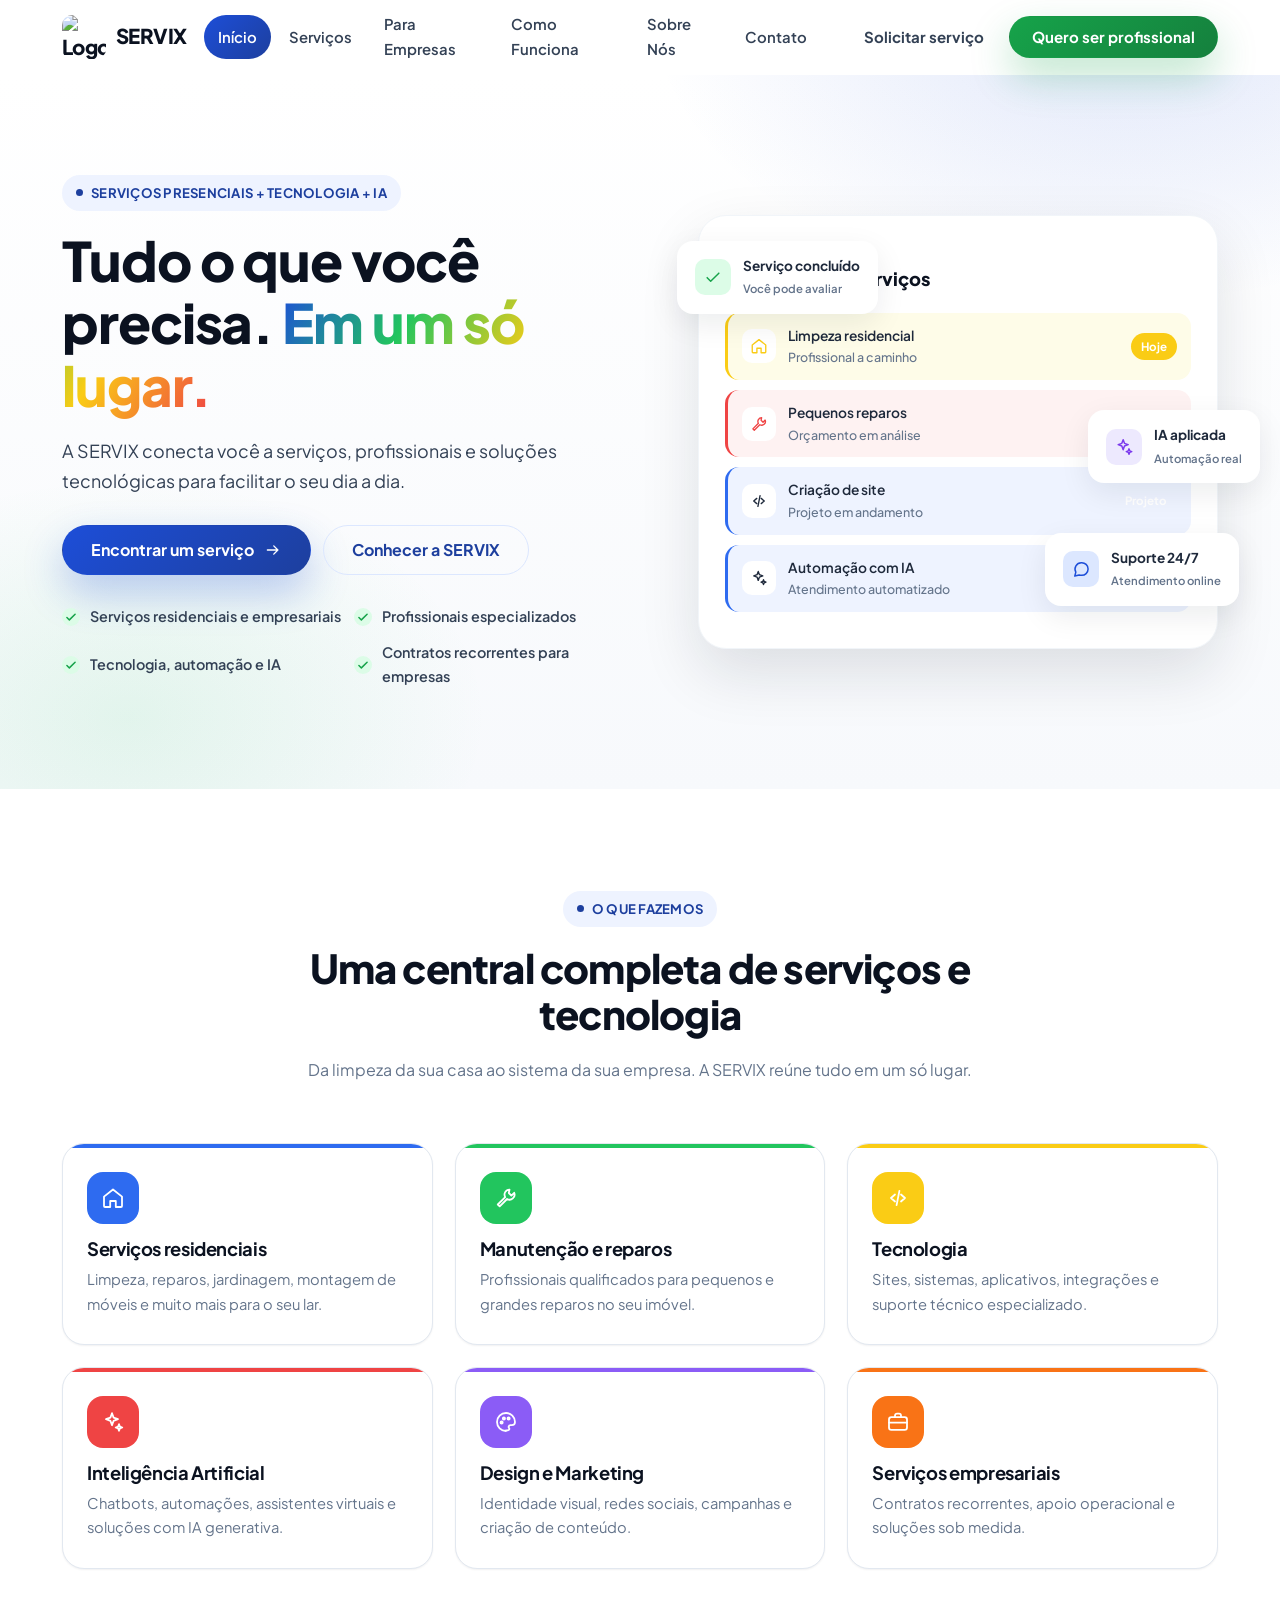
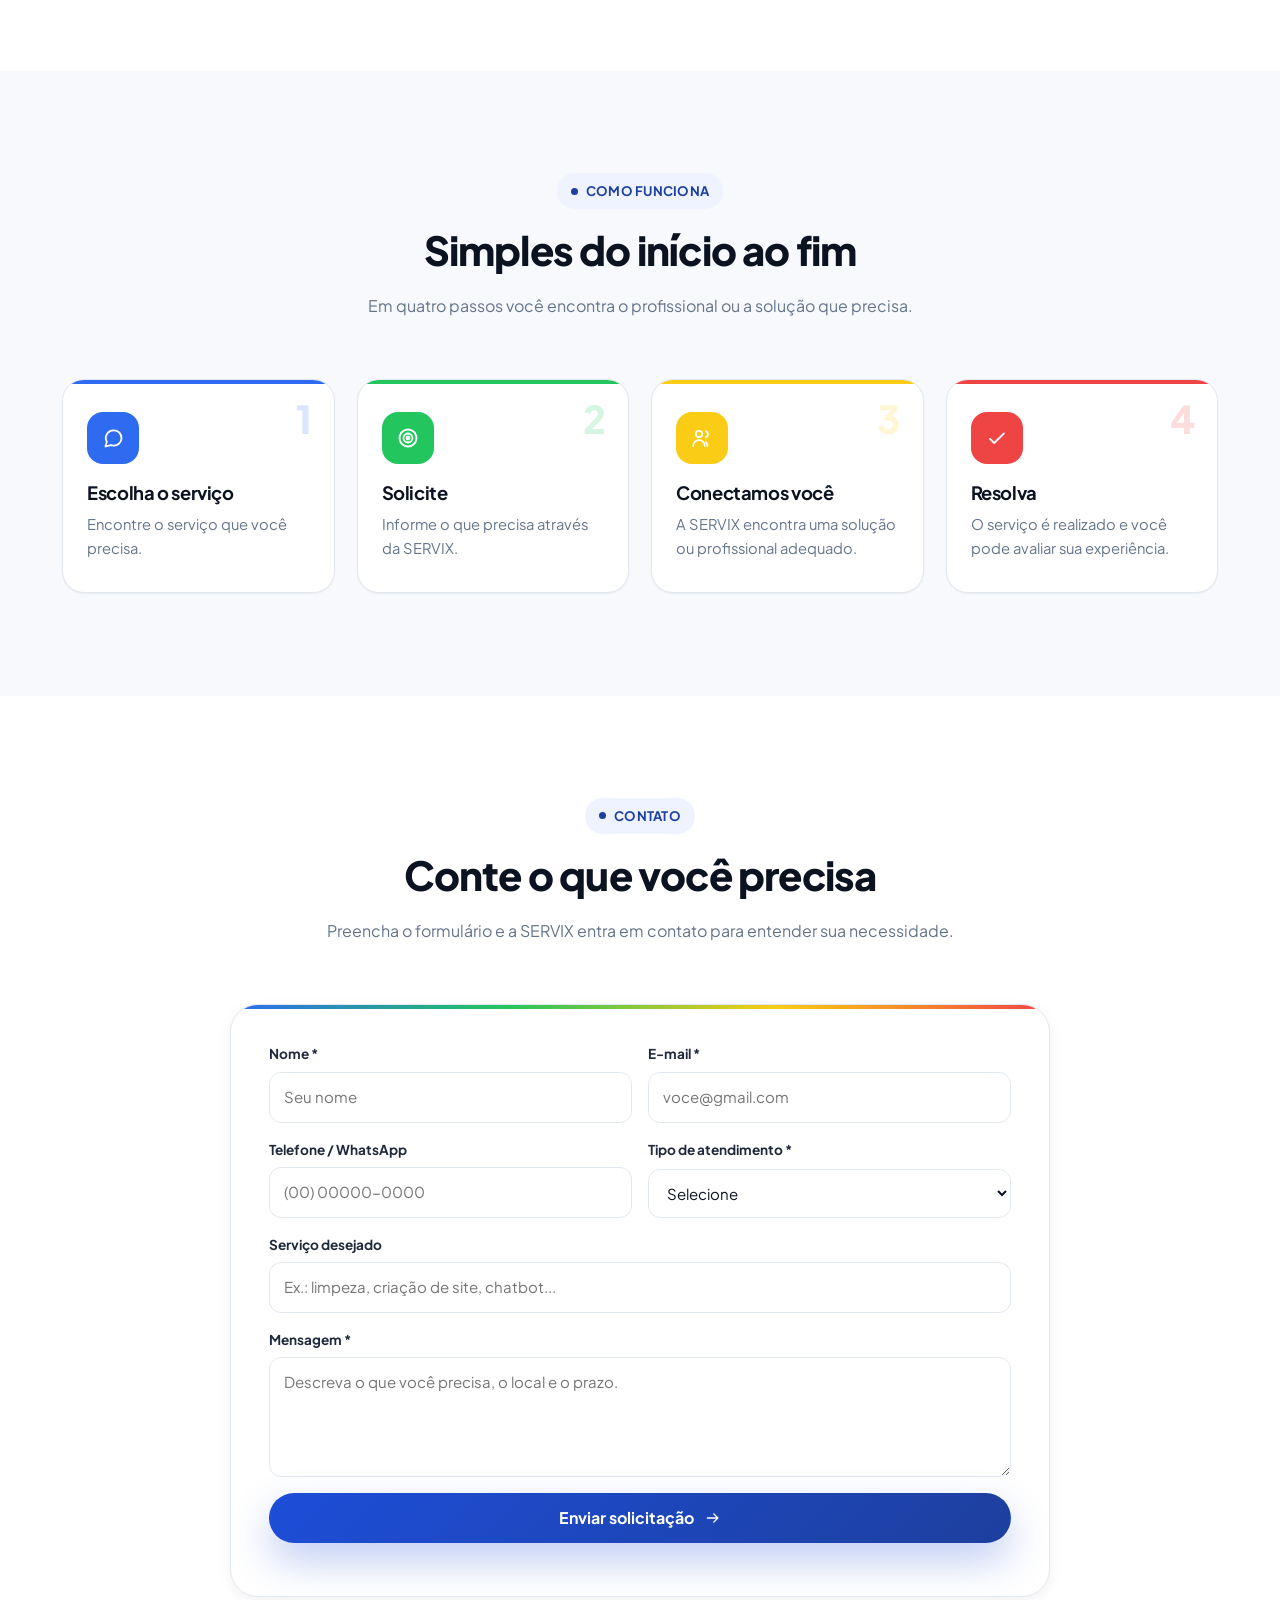
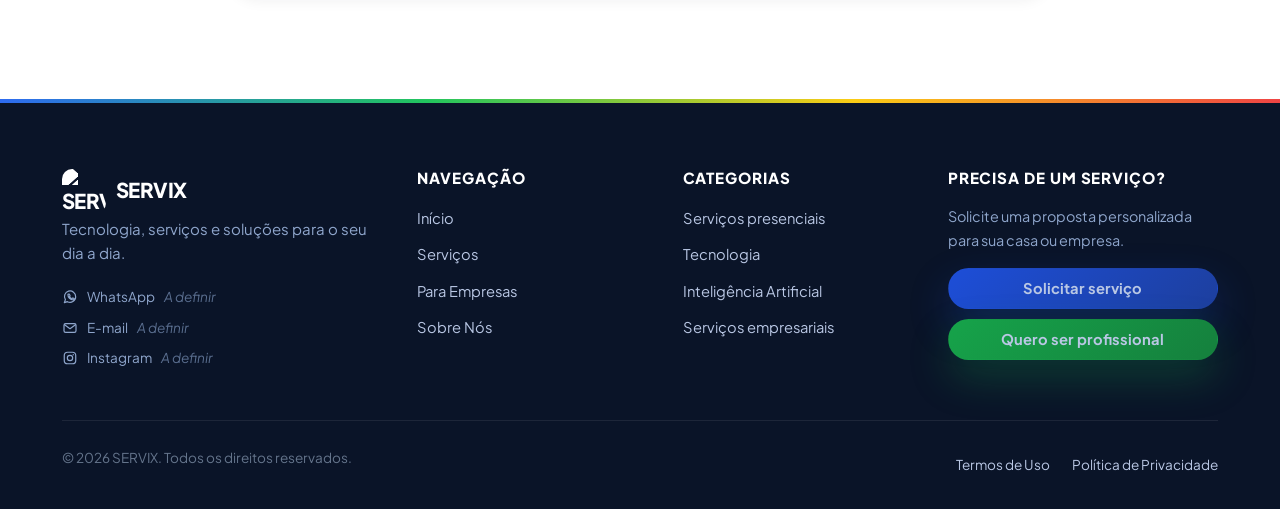
==== commit a5780901: "Update index.html" ====
--- a/index.html
+++ b/index.html
@@ -112,7 +112,6 @@
 .footer-legal a{color:#B9C7E4}
 .js .reveal{opacity:0;transform:translateY(22px);transition:opacity .7s cubic-bezier(.2,.7,.3,1) var(--d,0s),transform .7s cubic-bezier(.2,.7,.3,1) var(--d,0s)}
 .js .reveal.is-in{opacity:1;transform:none}
-/* HERO */
 .hero{padding:clamp(56px,8vw,100px) 0;background:radial-gradient(800px 500px at 88% -10%,rgba(29,78,216,.14),transparent 60%),radial-gradient(600px 400px at 10% 90%,rgba(34,197,94,.10),transparent 60%),linear-gradient(180deg,#fff,var(--bg-soft));position:relative;overflow:hidden}
 .hero-inner{display:grid;grid-template-columns:1.1fr 1fr;gap:clamp(32px,5vw,64px);align-items:center}
 .hero-copy h1{margin-bottom:20px}
@@ -167,22 +166,14 @@
 .step-icon .ic{width:24px;height:24px}
 .step h3{margin-bottom:8px}
 .step p{font-size:.92rem;margin:0}
-.cta-box{background:linear-gradient(140deg,var(--blue-700),var(--blue-600) 45%,var(--purple-600));padding:clamp(40px,5vw,70px);border-radius:var(--radius-xl);text-align:center;color:#fff;position:relative;overflow:hidden}
-.cta-box::before{content:"";position:absolute;inset:0;background:radial-gradient(circle at 90% 10%,rgba(250,204,21,.22),transparent 45%),radial-gradient(circle at 10% 90%,rgba(34,197,94,.18),transparent 45%)}
-.cta-box > *{position:relative;z-index:1}
-.cta-box h2{color:#fff;margin-bottom:14px}
-.cta-box p{color:#D6E0F5;font-size:1.05rem;margin-bottom:28px;max-width:640px;margin-inline:auto}
-.cta-actions{display:flex;gap:12px;justify-content:center;flex-wrap:wrap}
-.form-wrap{max-width:820px;margin:0 auto;background:#fff;border:1.5px solid var(--ink-200);border-radius:var(--radius-xl);padding:clamp(24px,3vw,40px);box-shadow:var(--shadow-sm);position:relative;overflow:hidden}
-.form-wrap::before{content:"";position:absolute;top:0;left:0;right:0;height:4px;background:linear-gradient(90deg,var(--blue-500),var(--green-500),var(--yellow-500),var(--red-500))}
 .field{display:grid;gap:6px;margin-bottom:16px}
 .field label{font-size:.85rem;font-weight:700;color:var(--ink-800)}
 .field input,.field select,.field textarea{padding:12px 14px;border:1.5px solid var(--ink-200);border-radius:12px;font-size:.94rem;background:#fff;transition:border-color var(--t-fast),box-shadow var(--t-fast)}
 .field input:focus,.field select:focus,.field textarea:focus{border-color:var(--blue-500);box-shadow:0 0 0 4px var(--blue-50);outline:none}
 .field textarea{resize:vertical;min-height:120px;font-family:inherit}
 .field-row{display:grid;grid-template-columns:1fr 1fr;gap:16px}
-.hp{position:absolute;left:-9999px}
-.form-status{font-size:.9rem;margin-top:12px;text-align:center}
+.form-wrap{max-width:820px;margin:0 auto;background:#fff;border:1.5px solid var(--ink-200);border-radius:var(--radius-xl);padding:clamp(24px,3vw,40px);box-shadow:var(--shadow-sm);position:relative;overflow:hidden}
+.form-wrap::before{content:"";position:absolute;top:0;left:0;right:0;height:4px;background:linear-gradient(90deg,var(--blue-500),var(--green-500),var(--yellow-500),var(--red-500))}
 @media (max-width:900px){
   .hero-inner{grid-template-columns:1fr}
   .steps{grid-template-columns:repeat(2,1fr)}
@@ -224,9 +215,9 @@
         <li><a class="nav-link" href="index.html">Início</a></li>
         <li><a class="nav-link" href="servicos.html">Serviços</a></li>
         <li><a class="nav-link" href="empresas.html">Para Empresas</a></li>
-        <li><a class="nav-link" href="index.html#como-funciona">Como Funciona</a></li>
+        <li><a class="nav-link" href="#como-funciona">Como Funciona</a></li>
         <li><a class="nav-link" href="sobre.html">Sobre Nós</a></li>
-        <li><a class="nav-link" href="index.html#contato">Contato</a></li>
+        <li><a class="nav-link" href="#contato">Contato</a></li>
       </ul>
       <div class="nav-cta">
         <a class="btn btn-primary btn-block" href="#contato">Solicitar serviço</a>
@@ -315,18 +306,18 @@
       <header class="section-head reveal">
         <span class="eyebrow"><span class="eyebrow-dot"></span> Contato</span>
         <h2>Conte o que você precisa</h2>
-        <p>Preencha o formulário e a SERVIX entra em contato para entender sua necessidade e apresentar a melhor solução.</p>
+        <p>Preencha o formulário e a SERVIX entra em contato para entender sua necessidade.</p>
       </header>
       <div class="form-wrap reveal">
-        <form class="contact-form" novalidate>
+        <form class="contact-form" id="form-contato" novalidate>
           <div class="field-row">
-            <div class="field"><label>Nome *</label><input type="text" placeholder="Seu nome" required /></div>
-            <div class="field"><label>E-mail *</label><input type="email" placeholder="voce@gmail.com" required /></div>
+            <div class="field"><label>Nome *</label><input type="text" name="nome" placeholder="Seu nome" required /></div>
+            <div class="field"><label>E-mail *</label><input type="email" name="email" placeholder="voce@gmail.com" required /></div>
           </div>
           <div class="field-row">
-            <div class="field"><label>Telefone / WhatsApp</label><input type="tel" placeholder="(00) 00000-0000" /></div>
+            <div class="field"><label>Telefone / WhatsApp</label><input type="tel" name="telefone" placeholder="(00) 00000-0000" /></div>
             <div class="field"><label>Tipo de atendimento *</label>
-              <select required>
+              <select name="tipo" required>
                 <option value="" selected disabled>Selecione</option>
                 <option>Serviço residencial</option><option>Tecnologia</option>
                 <option>Inteligência Artificial</option><option>Serviço empresarial</option>
@@ -334,9 +325,10 @@
               </select>
             </div>
           </div>
-          <div class="field"><label>Serviço desejado</label><input type="text" placeholder="Ex.: limpeza, criação de site, chatbot..." /></div>
-          <div class="field"><label>Mensagem *</label><textarea placeholder="Descreva o que você precisa, o local e o prazo." required></textarea></div>
-          <button class="btn btn-primary btn-lg btn-block" type="submit">Enviar solicitação <svg class="ic"><use href="#i-arrow"/></svg></button>
+          <div class="field"><label>Serviço desejado</label><input type="text" name="servico" placeholder="Ex.: limpeza, criação de site, chatbot..." /></div>
+          <div class="field"><label>Mensagem *</label><textarea name="mensagem" placeholder="Descreva o que você precisa, o local e o prazo." required></textarea></div>
+          <button class="btn btn-primary btn-lg btn-block" type="submit" id="btn-enviar-contato">Enviar solicitação <svg class="ic"><use href="#i-arrow"/></svg></button>
+          <p class="form-status" id="contato-status" style="margin-top:14px;text-align:center;font-weight:600;"></p>
         </form>
       </div>
     </div>
@@ -422,5 +414,54 @@
 document.querySelectorAll('a[href^="#"]').forEach(function(a){a.addEventListener('click',function(e){var id=a.getAttribute('href');if(id.length<2)return;var el=document.querySelector(id);if(!el)return;e.preventDefault();el.scrollIntoView({behavior:'smooth',block:'start'})})});
 })();
 </script>
+
+<!-- ============ ENVIO DE CONTATO ============ -->
+<script>
+(function(){
+  var form = document.getElementById('form-contato');
+  if (!form) return;
+  var status = document.getElementById('contato-status');
+  var btn = document.getElementById('btn-enviar-contato');
+
+  form.addEventListener('submit', async function(e){
+    e.preventDefault();
+    var dados = {
+      nome: form.nome.value.trim(),
+      email: form.email.value.trim().toLowerCase(),
+      telefone: form.telefone.value.trim(),
+      tipo: form.tipo.value,
+      servico: form.servico.value.trim(),
+      mensagem: form.mensagem.value.trim(),
+      origem: 'site-principal'
+    };
+    if (!dados.nome || !dados.email || !dados.mensagem) {
+      status.textContent = '⚠️ Preencha nome, e-mail e mensagem';
+      status.style.color = '#DC2626';
+      return;
+    }
+    btn.disabled = true;
+    btn.textContent = 'Enviando...';
+    status.textContent = '';
+    try {
+      var res = await fetch('https://servix-api-0qe6.onrender.com/api/contato', {
+        method: 'POST',
+        headers: { 'Content-Type': 'application/json' },
+        body: JSON.stringify(dados)
+      });
+      var json = await res.json();
+      if (!res.ok) throw new Error(json.mensagem || 'Erro ao enviar');
+      status.textContent = '✅ Mensagem enviada! Entraremos em contato em breve.';
+      status.style.color = '#15803D';
+      form.reset();
+    } catch (err) {
+      status.textContent = '❌ ' + (err.message || 'Erro ao enviar');
+      status.style.color = '#DC2626';
+    } finally {
+      btn.disabled = false;
+      btn.innerHTML = 'Enviar solicitação <svg class="ic"><use href="#i-arrow"/></svg>';
+    }
+  });
+})();
+</script>
 </body>
 </html>
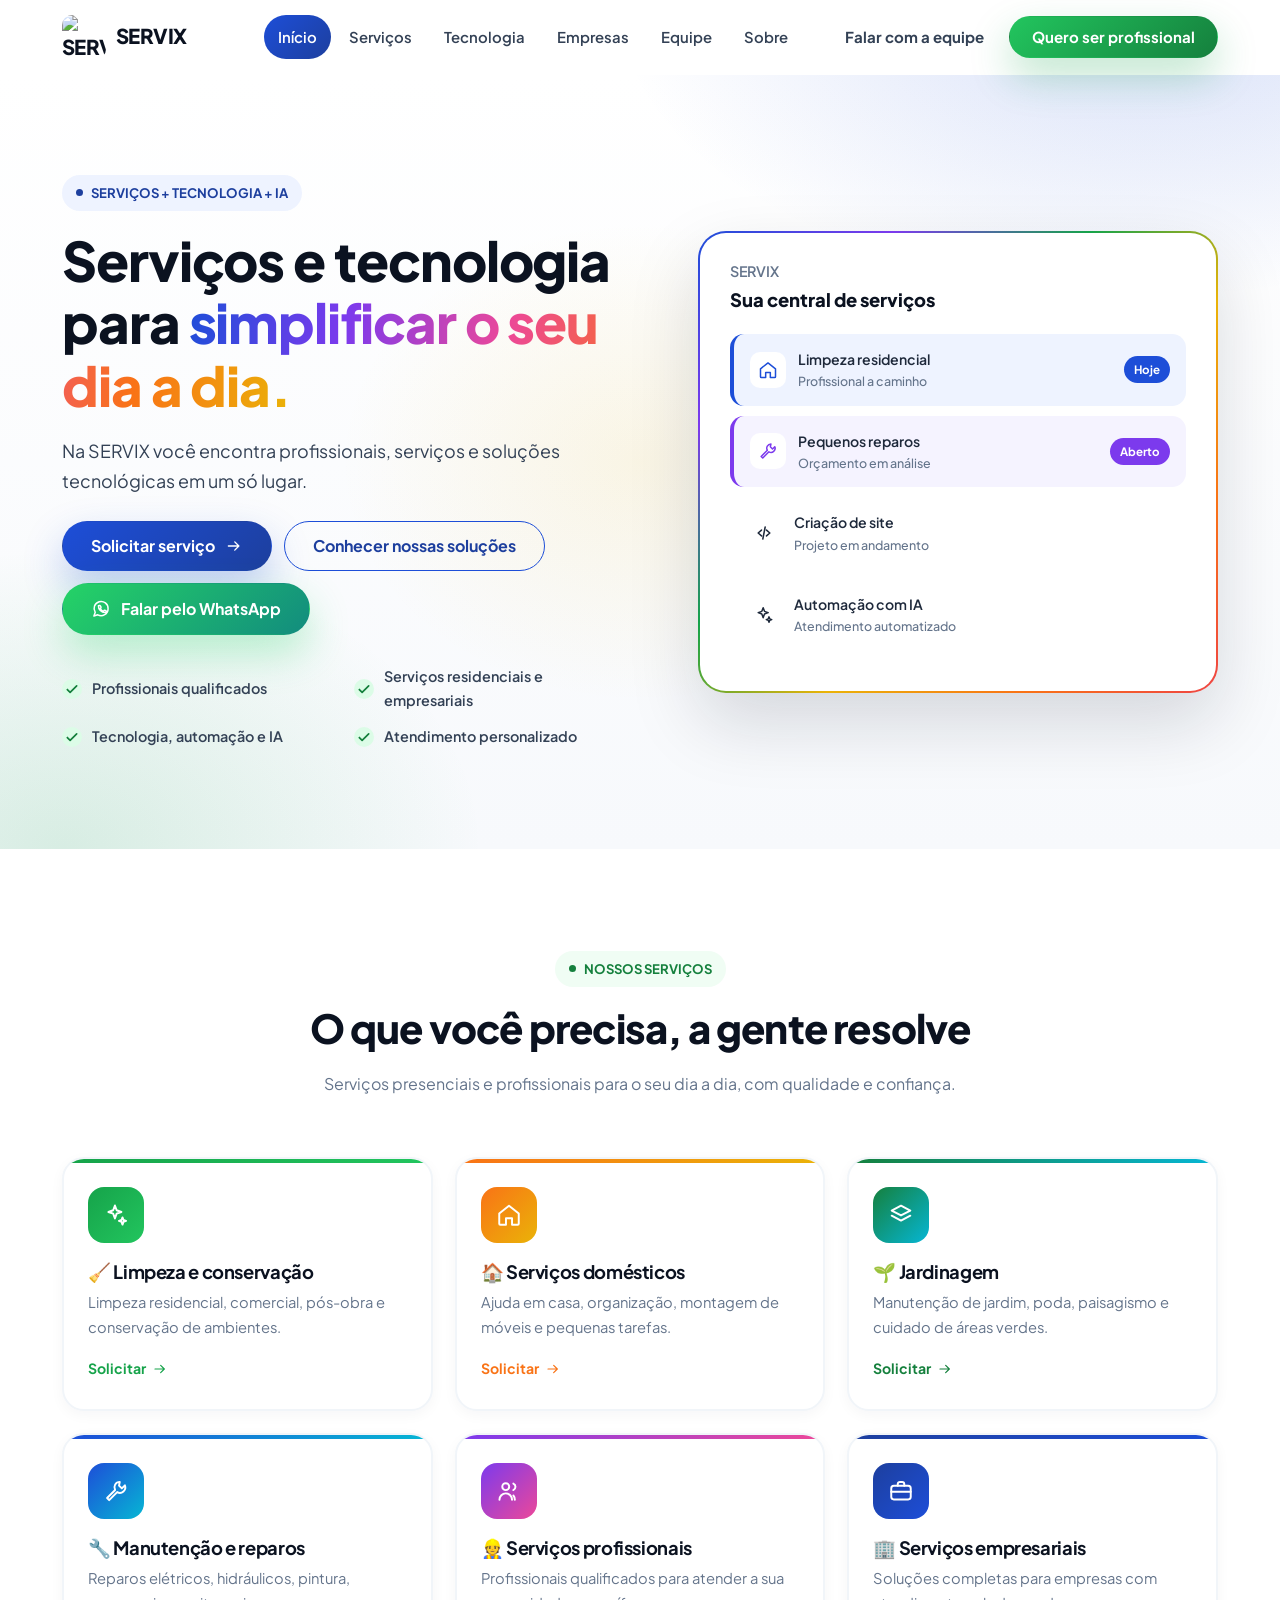
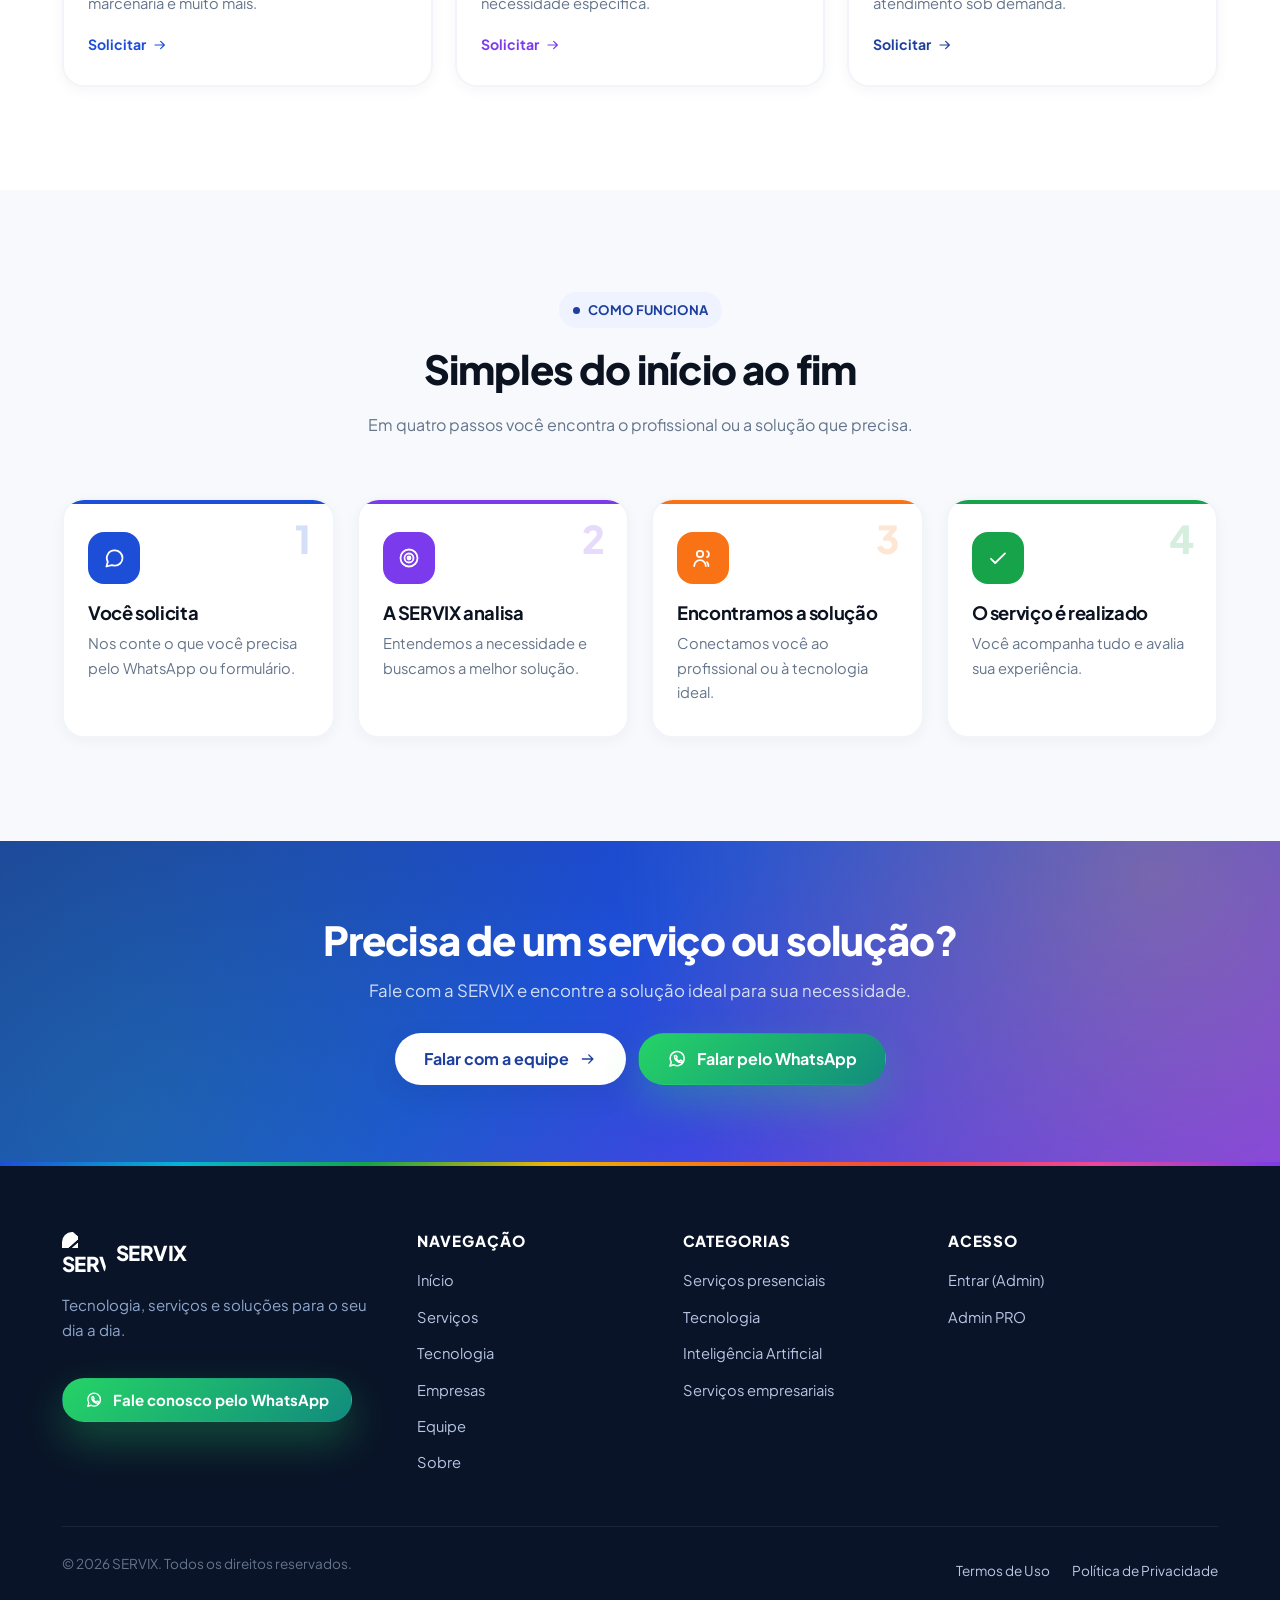
==== commit 72dc1982: "Update index.html" ====
--- a/index.html
+++ b/index.html
@@ -11,179 +11,162 @@
 <link rel="preconnect" href="https://fonts.gstatic.com" crossorigin />
 <link href="https://fonts.googleapis.com/css2?family=Plus+Jakarta+Sans:wght@400;500;600;700;800&display=swap" rel="stylesheet" />
 <style>
+*,*::before,*::after{box-sizing:border-box;margin:0;padding:0}
 :root{
-  --blue-900:#0B1F4B;--blue-800:#122B66;--blue-700:#1D3F9E;--blue-600:#1D4ED8;--blue-500:#2E6BF0;--blue-100:#DCE7FF;--blue-50:#EEF3FF;
-  --green-700:#15803D;--green-600:#16A34A;--green-500:#22C55E;--green-100:#DCFCE7;--green-50:#F0FDF4;
-  --yellow-700:#CA8A04;--yellow-600:#EAB308;--yellow-500:#FACC15;--yellow-100:#FEF9C3;--yellow-50:#FEFCE8;
-  --red-700:#B91C1C;--red-600:#DC2626;--red-500:#EF4444;--red-100:#FEE2E2;--red-50:#FEF2F2;
-  --orange-600:#EA580C;--orange-500:#F97316;--orange-100:#FFEDD5;
-  --purple-600:#7C3AED;--purple-500:#8B5CF6;--purple-100:#EDE9FE;
-  --ink-900:#0B1220;--ink-800:#1E293B;--ink-700:#334155;--ink-500:#64748B;--ink-400:#94A3B8;--ink-200:#E2E8F0;--ink-100:#F1F5F9;--ink-50:#F8FAFC;--white:#fff;
-  --bg:#fff;--bg-soft:#F7F9FC;--bg-dark:#0A1428;
-  --radius-sm:10px;--radius:16px;--radius-lg:22px;--radius-xl:28px;--radius-full:999px;
-  --shadow-xs:0 1px 2px rgba(15,23,42,.06);--shadow-sm:0 4px 14px rgba(15,23,42,.06);--shadow-md:0 10px 30px rgba(15,23,42,.08);--shadow-lg:0 24px 60px rgba(15,23,42,.12);
-  --shadow-blue:0 18px 40px rgba(29,78,216,.28);--shadow-green:0 18px 40px rgba(22,163,74,.28);--shadow-red:0 18px 40px rgba(220,38,38,.28);
+  --blue:#1D4ED8;--blue-dark:#1D3F9E;--blue-light:#3B82F6;--cyan:#06B6D4;
+  --green:#16A34A;--green-light:#22C55E;--green-dark:#15803D;
+  --yellow:#EAB308;--yellow-light:#FACC15;
+  --orange:#F97316;--orange-light:#FB923C;
+  --red:#EF4444;--red-light:#F87171;
+  --purple:#7C3AED;--purple-light:#8B5CF6;
+  --pink:#EC4899;
+  --ink-900:#0B1220;--ink-800:#1E293B;--ink-700:#334155;--ink-500:#64748B;
+  --ink-300:#CBD5E1;--ink-200:#E2E8F0;--ink-100:#F1F5F9;--ink-50:#F8FAFC;--white:#fff;
+  --bg-soft:#F7F9FC;--bg-dark:#0A1428;
+  --radius:16px;--radius-lg:22px;--radius-xl:28px;--radius-full:999px;
   --container:1200px;--gutter:22px;--header-h:74px;
-  --font:'Plus Jakarta Sans',system-ui,-apple-system,'Segoe UI',Roboto,Arial,sans-serif;
-  --t-fast:.18s ease;--t:.28s cubic-bezier(.2,.7,.3,1);--t-slow:.5s cubic-bezier(.2,.7,.3,1);
+  --font:'Plus Jakarta Sans',system-ui,-apple-system,sans-serif;
 }
-*,*::before,*::after{box-sizing:border-box}
-html{scroll-behavior:smooth;scroll-padding-top:calc(var(--header-h) + 16px);-webkit-text-size-adjust:100%}
-body{margin:0;font-family:var(--font);font-size:16px;line-height:1.65;color:var(--ink-900);background:var(--bg);-webkit-font-smoothing:antialiased;overflow-x:hidden}
-img,svg,video{max-width:100%;display:block}
+body{font-family:var(--font);font-size:16px;line-height:1.65;color:var(--ink-900);background:#fff;-webkit-font-smoothing:antialiased;overflow-x:hidden}
+img,svg{max-width:100%;display:block}
 a{color:inherit;text-decoration:none}
-button,input,select,textarea{font:inherit;color:inherit}
-button{cursor:pointer;border:0;background:none}
-ul,ol{list-style:none;margin:0;padding:0}
-h1,h2,h3,h4{margin:0 0 .5em;font-weight:800;line-height:1.15;letter-spacing:-.02em;color:var(--ink-900)}
+button{cursor:pointer;border:0;background:none;font:inherit}
+ul,ol{list-style:none}
+h1,h2,h3,h4{margin:0 0 .5em;font-weight:800;line-height:1.15;letter-spacing:-.02em}
 h1{font-size:clamp(2.1rem,5vw,3.4rem)}
 h2{font-size:clamp(1.7rem,3.6vw,2.5rem)}
 h3{font-size:1.15rem;font-weight:700}
 p{margin:0 0 1em;color:var(--ink-500)}
 p:last-child{margin-bottom:0}
-:focus-visible{outline:3px solid var(--blue-500);outline-offset:3px;border-radius:6px}
-.skip-link{position:absolute;top:-100px;left:16px;z-index:999;padding:12px 18px;background:var(--blue-600);color:#fff;border-radius:var(--radius-sm);font-weight:700;transition:top var(--t-fast)}
-.skip-link:focus{top:16px}
 .ic{width:20px;height:20px;fill:none;stroke:currentColor;stroke-width:1.8;stroke-linecap:round;stroke-linejoin:round;flex-shrink:0}
 .container{width:100%;max-width:var(--container);margin-inline:auto;padding-inline:var(--gutter)}
 .section{padding:clamp(64px,8vw,110px) 0}
 .section--soft{background:var(--bg-soft)}
-.text-light{color:#fff}
-.text-light-soft{color:#D6E0F5}
-.section-head{max-width:760px;margin:0 auto clamp(40px,5vw,60px);text-align:center}
-.eyebrow{display:inline-flex;align-items:center;gap:8px;padding:7px 14px;margin-bottom:18px;background:var(--blue-50);color:var(--blue-700);border-radius:var(--radius-full);font-size:.82rem;font-weight:700;letter-spacing:.02em;text-transform:uppercase}
-.eyebrow-dot{width:7px;height:7px;border-radius:50%;background:currentColor}
-.btn{display:inline-flex;align-items:center;justify-content:center;gap:10px;padding:12px 22px;border-radius:var(--radius-full);font-weight:700;font-size:.94rem;line-height:1;white-space:nowrap;border:1.5px solid transparent;transition:transform var(--t-fast),box-shadow var(--t),background var(--t),color var(--t),border-color var(--t)}
-.btn .ic{width:18px;height:18px;transition:transform var(--t-fast)}
-.btn:hover .ic{transform:translateX(3px)}
-.btn-lg{padding:15px 28px;font-size:1rem}
-.btn-block{width:100%}
-.btn-primary{background:linear-gradient(135deg,var(--blue-600),var(--blue-700));color:#fff;box-shadow:var(--shadow-blue)}
-.btn-primary:hover{transform:translateY(-2px);box-shadow:0 22px 46px rgba(29,78,216,.4)}
-.btn-outline{background:transparent;color:var(--blue-700);border-color:var(--blue-100)}
-.btn-outline:hover{background:var(--blue-50);border-color:var(--blue-500);transform:translateY(-2px)}
-.btn-ghost{background:transparent;color:var(--ink-700);padding:12px 16px}
-.btn-ghost:hover{color:var(--blue-600);background:var(--blue-50)}
-.btn-light{background:#fff;color:var(--blue-700);box-shadow:var(--shadow-md)}
-.btn-green{background:linear-gradient(135deg,var(--green-600),var(--green-700));color:#fff;box-shadow:var(--shadow-green)}
-.btn-green:hover{transform:translateY(-2px);box-shadow:0 22px 46px rgba(22,163,74,.4)}
-.grid{display:grid;gap:22px}
-.grid-3{grid-template-columns:repeat(3,1fr)}
-.brand{display:inline-flex;align-items:center;gap:10px;font-weight:800;font-size:1.28rem;letter-spacing:-.03em;color:var(--ink-900);flex-shrink:0}
-.brand-logo{width:44px;height:44px;object-fit:contain;border-radius:10px}
-.brand-name{font-size:1.28rem;font-weight:800;color:var(--ink-900)}
-.site-header{position:sticky;top:0;z-index:100;background:rgba(255,255,255,.85);backdrop-filter:saturate(180%) blur(14px);-webkit-backdrop-filter:saturate(180%) blur(14px);border-bottom:1px solid transparent;transition:box-shadow var(--t),border-color var(--t),background var(--t)}
+.site-header{position:sticky;top:0;z-index:100;background:rgba(255,255,255,.9);backdrop-filter:saturate(180%) blur(14px);border-bottom:1px solid transparent;transition:box-shadow .3s,border-color .3s}
 .site-header.is-scrolled{box-shadow:0 6px 24px rgba(15,23,42,.07);border-bottom-color:var(--ink-200)}
 .header-inner{display:flex;align-items:center;gap:18px;height:var(--header-h)}
+.brand{display:inline-flex;align-items:center;gap:10px;font-weight:800;font-size:1.28rem;letter-spacing:-.03em}
+.brand-logo{width:44px;height:44px;object-fit:contain;border-radius:10px}
 .nav{margin-left:auto}
 .nav-list{display:flex;align-items:center;gap:4px}
-.nav-link{display:block;padding:10px 14px;border-radius:var(--radius-full);font-size:.93rem;font-weight:600;color:var(--ink-700);transition:color var(--t-fast),background var(--t-fast)}
-.nav-link:hover{color:var(--blue-700);background:var(--blue-50)}
-.nav-link.is-active{color:#fff;background:linear-gradient(135deg,var(--blue-600),var(--blue-700))}
+.nav-link{display:block;padding:10px 14px;border-radius:var(--radius-full);font-size:.93rem;font-weight:600;color:var(--ink-700);transition:all .2s}
+.nav-link:hover{color:var(--blue);background:#EEF3FF}
+.nav-link.is-active{color:#fff;background:linear-gradient(135deg,var(--blue),var(--blue-dark))}
 .nav-cta{display:none}
 .header-actions{display:flex;align-items:center;gap:8px;margin-left:8px}
 .menu-toggle{display:none;width:44px;height:44px;border-radius:12px;position:relative;margin-left:auto;border:1px solid var(--ink-200);background:#fff}
-.menu-toggle span,.menu-toggle span::before,.menu-toggle span::after{position:absolute;left:50%;width:20px;height:2px;background:var(--ink-800);border-radius:2px;transform:translateX(-50%);transition:transform var(--t),opacity var(--t)}
+.menu-toggle span,.menu-toggle span::before,.menu-toggle span::after{position:absolute;left:50%;width:20px;height:2px;background:var(--ink-800);border-radius:2px;transform:translateX(-50%);transition:all .3s}
 .menu-toggle span{top:50%;margin-top:-1px}
 .menu-toggle span::before{content:"";top:-6px;left:0;transform:none}
 .menu-toggle span::after{content:"";top:6px;left:0;transform:none}
 .menu-toggle[aria-expanded="true"] span{background:transparent}
 .menu-toggle[aria-expanded="true"] span::before{top:0;transform:rotate(45deg)}
 .menu-toggle[aria-expanded="true"] span::after{top:0;transform:rotate(-45deg)}
-.cat-icon{width:52px;height:52px;display:grid;place-items:center;margin-bottom:18px;border-radius:16px}
-.cat-icon .ic{width:24px;height:24px}
+.btn{display:inline-flex;align-items:center;justify-content:center;gap:10px;padding:12px 22px;border-radius:var(--radius-full);font-weight:700;font-size:.94rem;line-height:1;white-space:nowrap;border:1.5px solid transparent;transition:transform .18s,box-shadow .3s,background .3s}
+.btn .ic{width:18px;height:18px}
+.btn-lg{padding:15px 28px;font-size:1rem}
+.btn-block{width:100%}
+.btn-primary{background:linear-gradient(135deg,var(--blue),var(--blue-dark));color:#fff;box-shadow:0 18px 40px rgba(29,78,216,.28)}
+.btn-primary:hover{transform:translateY(-2px)}
+.btn-outline{background:transparent;color:var(--blue-dark);border-color:var(--blue)}
+.btn-outline:hover{background:#EEF3FF}
+.btn-ghost{background:transparent;color:var(--ink-700);padding:12px 16px}
+.btn-ghost:hover{color:var(--blue);background:#EEF3FF}
+.btn-green{background:linear-gradient(135deg,var(--green-light),var(--green-dark));color:#fff;box-shadow:0 18px 40px rgba(22,163,74,.28)}
+.btn-green:hover{transform:translateY(-2px)}
+.btn-whats{background:linear-gradient(135deg,#25D366,#128C7E);color:#fff;box-shadow:0 18px 40px rgba(37,211,102,.3)}
+.btn-whats:hover{transform:translateY(-2px)}
+.btn-light{background:#fff;color:var(--blue-dark);box-shadow:0 10px 30px rgba(15,23,42,.08)}
+.eyebrow{display:inline-flex;align-items:center;gap:8px;padding:7px 14px;margin-bottom:18px;border-radius:var(--radius-full);font-size:.82rem;font-weight:700;text-transform:uppercase}
+.eyebrow-dot{width:7px;height:7px;border-radius:50%;background:currentColor}
+.eyebrow--blue{background:#EEF3FF;color:var(--blue-dark)}
+.eyebrow--green{background:#F0FDF4;color:var(--green-dark)}
+.section-head{max-width:760px;margin:0 auto clamp(40px,5vw,60px);text-align:center}
+.hero{position:relative;padding:clamp(56px,8vw,100px) 0;background:
+  radial-gradient(900px 500px at 90% -10%,rgba(29,78,216,.18),transparent 60%),
+  radial-gradient(700px 500px at 5% 100%,rgba(22,163,74,.14),transparent 60%),
+  radial-gradient(500px 400px at 50% 50%,rgba(234,179,8,.10),transparent 60%),
+  linear-gradient(180deg,#fff,#F7F9FC);overflow:hidden}
+.hero-inner{display:grid;grid-template-columns:1.1fr 1fr;gap:clamp(32px,5vw,64px);align-items:center;position:relative;z-index:2}
+.hero-copy h1{margin-bottom:20px}
+.hero-copy p{font-size:clamp(1rem,1.4vw,1.14rem);max-width:560px;color:var(--ink-700);margin-bottom:26px}
+.hero-actions{display:flex;flex-wrap:wrap;gap:12px}
+.hero-checks{display:grid;grid-template-columns:1fr 1fr;gap:12px;margin-top:30px}
+.hero-checks li{display:flex;align-items:center;gap:10px;font-size:.9rem;color:var(--ink-700);font-weight:600}
+.hero-checks .ic{width:20px;height:20px;padding:2px;border-radius:50%;background:#DCFCE7;color:var(--green-dark);stroke-width:2.6}
+.hero-visual{position:relative}
+.hero-illustration{background:#fff;border-radius:28px;padding:30px;box-shadow:0 30px 70px rgba(15,23,42,.15);border:2px solid transparent;background-image:linear-gradient(#fff,#fff),linear-gradient(135deg,var(--blue),var(--purple),var(--green),var(--yellow),var(--orange),var(--red));background-origin:border-box;background-clip:padding-box,border-box}
+.hero-illustration h4{font-size:.9rem;color:var(--ink-500);margin-bottom:6px;font-weight:600}
+.hero-illustration .app-title{font-size:1.15rem;font-weight:800;margin-bottom:18px}
+.service-item{display:flex;align-items:center;gap:12px;padding:14px 16px;border-radius:14px;margin-bottom:10px;font-size:.88rem;font-weight:600;color:var(--ink-800);border-left:4px solid var(--si-color);background:var(--si-bg);transition:transform .2s}
+.service-item:hover{transform:translateX(6px)}
+.service-item:nth-child(1){--si-color:var(--green);--si-bg:#F0FDF4}
+.service-item:nth-child(2){--si-color:var(--orange);--si-bg:#FFF7ED}
+.service-item:nth-child(3){--si-color:var(--blue);--si-bg:#EEF3FF}
+.service-item:nth-child(4){--si-color:var(--purple);--si-bg:#F5F3FF}
+.service-item .si-ic{width:36px;height:36px;display:grid;place-items:center;border-radius:10px;background:#fff;color:var(--si-color);flex-shrink:0}
+.service-item .si-ic .ic{width:20px;height:20px}
+.service-item small{display:block;font-weight:500;color:var(--ink-500);font-size:.78rem}
+.service-item .si-badge{margin-left:auto;font-size:.72rem;font-weight:700;padding:4px 10px;border-radius:999px;background:var(--si-color);color:#fff}
+.cards-grid{display:grid;grid-template-columns:repeat(3,1fr);gap:22px}
+.serv-card{position:relative;padding:28px 24px;background:#fff;border:2px solid var(--ink-100);border-radius:22px;box-shadow:0 4px 14px rgba(15,23,42,.04);transition:transform .3s,box-shadow .3s,border-color .3s;overflow:hidden}
+.serv-card::before{content:"";position:absolute;top:0;left:0;right:0;height:4px;background:linear-gradient(90deg,var(--sc1),var(--sc2))}
+.serv-card:hover{transform:translateY(-8px);box-shadow:0 24px 50px rgba(15,23,42,.12);border-color:var(--sc1)}
+.serv-card:nth-child(6n+1){--sc1:var(--green);--sc2:var(--green-light)}
+.serv-card:nth-child(6n+2){--sc1:var(--orange);--sc2:var(--yellow)}
+.serv-card:nth-child(6n+3){--sc1:var(--green-dark);--sc2:var(--cyan)}
+.serv-card:nth-child(6n+4){--sc1:var(--blue);--sc2:var(--cyan)}
+.serv-card:nth-child(6n+5){--sc1:var(--purple);--sc2:var(--pink)}
+.serv-card:nth-child(6n+6){--sc1:var(--blue-dark);--sc2:var(--blue)}
+.serv-card .cat-icon{width:56px;height:56px;display:grid;place-items:center;border-radius:16px;background:linear-gradient(135deg,var(--sc1),var(--sc2));color:#fff;margin-bottom:18px}
+.serv-card .cat-icon .ic{width:26px;height:26px}
+.serv-card h3{margin-bottom:8px}
+.serv-card p{font-size:.92rem;margin-bottom:16px}
+.serv-card .btn-link{display:inline-flex;align-items:center;gap:6px;color:var(--sc1);font-weight:700;font-size:.88rem;transition:gap .2s}
+.serv-card .btn-link:hover{gap:10px}
+.steps{display:grid;grid-template-columns:repeat(4,1fr);gap:22px}
+.step{position:relative;padding:32px 24px;background:#fff;border:2px solid var(--ink-100);border-radius:22px;box-shadow:0 4px 14px rgba(15,23,42,.04);transition:transform .3s,box-shadow .3s,border-color .3s;overflow:hidden}
+.step::before{content:"";position:absolute;top:0;left:0;right:0;height:4px;background:var(--st-color)}
+.step:hover{transform:translateY(-6px);border-color:var(--st-color)}
+.step:nth-child(1){--st-color:var(--blue)}
+.step:nth-child(2){--st-color:var(--purple)}
+.step:nth-child(3){--st-color:var(--orange)}
+.step:nth-child(4){--st-color:var(--green)}
+.step-number{position:absolute;top:20px;right:22px;font-size:2.4rem;font-weight:800;color:var(--st-color);opacity:.18;line-height:1}
+.step-icon{width:52px;height:52px;display:grid;place-items:center;border-radius:16px;background:var(--st-color);color:#fff;margin-bottom:18px}
+.step-icon .ic{width:24px;height:24px}
+.step h3{margin-bottom:8px}
+.step p{font-size:.92rem;margin:0}
+.section--cta{background:linear-gradient(140deg,var(--blue-dark),var(--blue) 45%,var(--purple));position:relative;overflow:hidden;padding:clamp(50px,6vw,80px) 0}
+.section--cta::before{content:"";position:absolute;inset:0;background:radial-gradient(circle at 90% 10%,rgba(250,204,21,.25),transparent 45%),radial-gradient(circle at 10% 90%,rgba(34,197,94,.2),transparent 45%);pointer-events:none}
+.section--cta .container{position:relative;z-index:2}
+.cta-box{max-width:760px;margin:0 auto;text-align:center}
+.cta-box h2{color:#fff;margin-bottom:14px}
+.cta-box p{color:#D6E0F5;font-size:1.05rem;margin-bottom:28px}
+.cta-actions{display:flex;gap:12px;justify-content:center;flex-wrap:wrap}
 .site-footer{background:var(--bg-dark);color:#B9C7E4;padding:70px 0 0;position:relative;overflow:hidden}
-.site-footer::before{content:"";position:absolute;top:0;left:0;right:0;height:4px;background:linear-gradient(90deg,var(--blue-500),var(--green-500),var(--yellow-500),var(--red-500))}
+.site-footer::before{content:"";position:absolute;top:0;left:0;right:0;height:4px;background:linear-gradient(90deg,var(--blue),var(--cyan),var(--green),var(--yellow),var(--orange),var(--red),var(--pink),var(--purple))}
 .footer-top{display:grid;grid-template-columns:1.4fr 1fr 1fr 1.2fr;gap:40px;padding-bottom:50px;border-bottom:1px solid rgba(255,255,255,.08)}
 .brand--footer .brand-name{color:#fff}
 .brand--footer .brand-logo{filter:brightness(0) invert(1)}
-.footer-slogan{color:#8FA6CC;font-size:.94rem;max-width:320px}
-.footer-channels{margin-top:20px;display:grid;gap:8px;font-size:.85rem}
-.footer-channels li{display:flex;align-items:center;gap:9px;color:#8FA6CC}
-.footer-channels .ic{width:16px;height:16px}
+.footer-slogan{color:#8FA6CC;font-size:.94rem;max-width:320px;margin-top:14px}
+.footer-wa{margin-top:20px;display:inline-flex}
 .footer-col h4{color:#fff;font-size:.95rem;text-transform:uppercase;letter-spacing:.06em;margin-bottom:18px}
 .footer-col ul{display:grid;gap:10px}
 .footer-col a{color:#B9C7E4;font-size:.92rem}
 .footer-col a:hover{color:#fff}
-.footer-cta p{font-size:.9rem;color:#8FA6CC;margin-bottom:16px}
-.footer-cta .btn{margin-bottom:10px}
 .footer-bottom{display:flex;justify-content:space-between;align-items:center;gap:20px;padding:26px 0;font-size:.85rem;color:#7A8DAF;flex-wrap:wrap}
 .footer-legal{display:flex;gap:22px}
 .footer-legal a{color:#B9C7E4}
+.footer-legal a:hover{color:#fff}
 .js .reveal{opacity:0;transform:translateY(22px);transition:opacity .7s cubic-bezier(.2,.7,.3,1) var(--d,0s),transform .7s cubic-bezier(.2,.7,.3,1) var(--d,0s)}
 .js .reveal.is-in{opacity:1;transform:none}
-.hero{padding:clamp(56px,8vw,100px) 0;background:radial-gradient(800px 500px at 88% -10%,rgba(29,78,216,.14),transparent 60%),radial-gradient(600px 400px at 10% 90%,rgba(34,197,94,.10),transparent 60%),linear-gradient(180deg,#fff,var(--bg-soft));position:relative;overflow:hidden}
-.hero-inner{display:grid;grid-template-columns:1.1fr 1fr;gap:clamp(32px,5vw,64px);align-items:center}
-.hero-copy h1{margin-bottom:20px}
-.hero-copy p{font-size:clamp(1rem,1.4vw,1.14rem);max-width:560px;color:var(--ink-700)}
-.hero-actions{display:flex;flex-wrap:wrap;gap:12px;margin-top:30px}
-.hero-checks{display:grid;grid-template-columns:1fr 1fr;gap:12px;margin-top:30px}
-.hero-checks li{display:flex;align-items:center;gap:10px;font-size:.9rem;color:var(--ink-700);font-weight:600}
-.hero-checks .ic{width:18px;height:18px;padding:2px;border-radius:50%;background:var(--green-100);color:var(--green-600);stroke-width:2.6}
-.hero-visual{position:relative}
-.float-card{position:absolute;padding:14px 18px;background:#fff;border-radius:var(--radius);box-shadow:var(--shadow-md);display:flex;align-items:center;gap:12px;font-size:.85rem;font-weight:600;color:var(--ink-800);animation:float 4s ease-in-out infinite}
-.float-card .fc-ic{width:36px;height:36px;display:grid;place-items:center;border-radius:10px;background:var(--green-100);color:var(--green-600)}
-.float-card--1{top:6%;left:-4%}
-.float-card--2{bottom:10%;right:-4%;animation-delay:1s}
-.float-card--2 .fc-ic{background:var(--blue-100);color:var(--blue-600)}
-.float-card--3{top:45%;right:-8%;animation-delay:2s}
-.float-card--3 .fc-ic{background:var(--purple-100);color:var(--purple-600)}
-@keyframes float{0%,100%{transform:translateY(0)}50%{transform:translateY(-10px)}}
-.app-mockup{background:#fff;border-radius:var(--radius-xl);padding:26px;box-shadow:var(--shadow-lg);border:1.5px solid var(--ink-100)}
-.app-mockup h4{font-size:.9rem;color:var(--ink-500);margin-bottom:6px;font-weight:600}
-.app-mockup .app-title{font-size:1.15rem;font-weight:800;color:var(--ink-900);margin-bottom:18px}
-.app-item{display:flex;align-items:center;gap:12px;padding:12px 14px;border-radius:14px;margin-bottom:10px;font-size:.86rem;font-weight:600;color:var(--ink-800);border-left:3px solid var(--ai-color,var(--blue-500));background:var(--ai-bg,var(--blue-50))}
-.app-item:nth-child(1){--ai-color:var(--blue-500);--ai-bg:var(--blue-50)}
-.app-item:nth-child(2){--ai-color:var(--green-500);--ai-bg:var(--green-50)}
-.app-item:nth-child(3){--ai-color:var(--yellow-500);--ai-bg:var(--yellow-50)}
-.app-item:nth-child(4){--ai-color:var(--red-500);--ai-bg:var(--red-50)}
-.app-item .fc-ic{width:34px;height:34px;display:grid;place-items:center;border-radius:10px;background:#fff;color:var(--ai-color)}
-.app-item .fc-ic .ic{width:18px;height:18px}
-.app-item small{display:block;font-weight:500;color:var(--ink-500);font-size:.78rem}
-.app-item .badge{margin-left:auto;font-size:.72rem;font-weight:700;padding:4px 10px;border-radius:999px;background:var(--ai-color);color:#fff}
-.feature-card{padding:28px 24px;background:#fff;border:1.5px solid var(--ink-200);border-radius:var(--radius-lg);box-shadow:var(--shadow-xs);transition:transform var(--t),box-shadow var(--t),border-color var(--t);position:relative;overflow:hidden}
-.feature-card::before{content:"";position:absolute;top:0;left:0;right:0;height:4px;background:var(--fc-color,var(--blue-500))}
-.feature-card:hover{transform:translateY(-6px);box-shadow:0 16px 40px rgba(15,23,42,.1);border-color:var(--fc-color)}
-.feature-card:nth-child(6n+1){--fc-color:var(--blue-500)}
-.feature-card:nth-child(6n+2){--fc-color:var(--green-500)}
-.feature-card:nth-child(6n+3){--fc-color:var(--yellow-500)}
-.feature-card:nth-child(6n+4){--fc-color:var(--red-500)}
-.feature-card:nth-child(6n+5){--fc-color:var(--purple-500)}
-.feature-card:nth-child(6n+6){--fc-color:var(--orange-500)}
-.feature-card .cat-icon{background:var(--fc-color);color:#fff;margin-bottom:14px}
-.feature-card h3{margin-bottom:8px}
-.feature-card p{font-size:.92rem;margin:0}
-.steps{display:grid;grid-template-columns:repeat(4,1fr);gap:22px}
-.step{position:relative;padding:32px 24px;background:#fff;border:1.5px solid var(--ink-200);border-radius:var(--radius-lg);box-shadow:var(--shadow-xs);transition:transform var(--t),box-shadow var(--t),border-color var(--t);overflow:hidden}
-.step::before{content:"";position:absolute;top:0;left:0;right:0;height:4px;background:var(--step-color,var(--blue-500))}
-.step:hover{transform:translateY(-6px);box-shadow:0 16px 40px var(--step-shadow,rgba(29,78,216,.18));border-color:var(--step-color)}
-.step:nth-child(1){--step-color:var(--blue-500);--step-shadow:rgba(29,78,216,.2)}
-.step:nth-child(2){--step-color:var(--green-500);--step-shadow:rgba(34,197,94,.2)}
-.step:nth-child(3){--step-color:var(--yellow-500);--step-shadow:rgba(250,204,21,.28)}
-.step:nth-child(4){--step-color:var(--red-500);--step-shadow:rgba(239,68,68,.2)}
-.step-number{position:absolute;top:20px;right:22px;font-size:2.4rem;font-weight:800;color:var(--step-color);opacity:.18;line-height:1}
-.step-icon{width:52px;height:52px;display:grid;place-items:center;border-radius:16px;background:var(--step-color);color:#fff;margin-bottom:18px}
-.step-icon .ic{width:24px;height:24px}
-.step h3{margin-bottom:8px}
-.step p{font-size:.92rem;margin:0}
-.field{display:grid;gap:6px;margin-bottom:16px}
-.field label{font-size:.85rem;font-weight:700;color:var(--ink-800)}
-.field input,.field select,.field textarea{padding:12px 14px;border:1.5px solid var(--ink-200);border-radius:12px;font-size:.94rem;background:#fff;transition:border-color var(--t-fast),box-shadow var(--t-fast)}
-.field input:focus,.field select:focus,.field textarea:focus{border-color:var(--blue-500);box-shadow:0 0 0 4px var(--blue-50);outline:none}
-.field textarea{resize:vertical;min-height:120px;font-family:inherit}
-.field-row{display:grid;grid-template-columns:1fr 1fr;gap:16px}
-.form-wrap{max-width:820px;margin:0 auto;background:#fff;border:1.5px solid var(--ink-200);border-radius:var(--radius-xl);padding:clamp(24px,3vw,40px);box-shadow:var(--shadow-sm);position:relative;overflow:hidden}
-.form-wrap::before{content:"";position:absolute;top:0;left:0;right:0;height:4px;background:linear-gradient(90deg,var(--blue-500),var(--green-500),var(--yellow-500),var(--red-500))}
-@media (max-width:900px){
-  .hero-inner{grid-template-columns:1fr}
-  .steps{grid-template-columns:repeat(2,1fr)}
-  .grid-3{grid-template-columns:repeat(2,1fr)}
-  .field-row{grid-template-columns:1fr}
-}
+@media (max-width:1024px){.cards-grid{grid-template-columns:repeat(2,1fr)}.footer-top{grid-template-columns:1fr 1fr;gap:32px}}
+@media (max-width:900px){.hero-inner{grid-template-columns:1fr}.steps{grid-template-columns:repeat(2,1fr)}}
 @media (max-width:860px){
   .header-actions{display:none}
   .menu-toggle{display:block}
-  .nav{position:fixed;top:var(--header-h);left:0;right:0;bottom:0;background:#fff;padding:24px var(--gutter);transform:translateX(100%);transition:transform var(--t);overflow-y:auto;z-index:99}
+  .nav{position:fixed;top:var(--header-h);left:0;right:0;bottom:0;background:#fff;padding:24px var(--gutter);transform:translateX(100%);transition:transform .3s;overflow-y:auto;z-index:99}
   .nav.is-open{transform:translateX(0)}
   .nav-list{flex-direction:column;align-items:stretch;gap:4px}
   .nav-link{padding:14px 16px;font-size:1rem;border-radius:12px}
@@ -194,38 +177,38 @@
 }
 @media (max-width:600px){
   :root{--gutter:18px}
-  .grid-3{grid-template-columns:1fr}
+  .cards-grid{grid-template-columns:1fr}
   .steps{grid-template-columns:1fr}
   .hero-checks{grid-template-columns:1fr}
+  .cta-actions .btn{width:100%}
+  .brand-logo{width:38px;height:38px}
 }
 </style>
 </head>
 <body>
 
-<a class="skip-link" href="#conteudo">Ir para o conteúdo principal</a>
-
 <header class="site-header" data-header>
   <div class="container header-inner">
     <a class="brand" href="index.html">
-      <img class="brand-logo" src="https://i.postimg.cc/QxPKh1kx/83fb69c1-108b-4dad-8e00-5b7ead62e1db.png" alt="Logotipo SERVIX" width="44" height="44" />
+      <img class="brand-logo" src="https://i.postimg.cc/QxPKh1kx/83fb69c1-108b-4dad-8e00-5b7ead62e1db.png" alt="SERVIX" width="44" height="44" />
       <span class="brand-name">SERVIX</span>
     </a>
     <nav class="nav" id="menu" data-nav>
       <ul class="nav-list">
         <li><a class="nav-link" href="index.html">Início</a></li>
         <li><a class="nav-link" href="servicos.html">Serviços</a></li>
-        <li><a class="nav-link" href="empresas.html">Para Empresas</a></li>
-        <li><a class="nav-link" href="#como-funciona">Como Funciona</a></li>
-        <li><a class="nav-link" href="sobre.html">Sobre Nós</a></li>
-        <li><a class="nav-link" href="#contato">Contato</a></li>
+        <li><a class="nav-link" href="tecnologia.html">Tecnologia</a></li>
+        <li><a class="nav-link" href="empresas.html">Empresas</a></li>
+        <li><a class="nav-link" href="equipe.html">Equipe</a></li>
+        <li><a class="nav-link" href="sobre.html">Sobre</a></li>
       </ul>
       <div class="nav-cta">
-        <a class="btn btn-primary btn-block" href="#contato">Solicitar serviço</a>
+        <a class="btn btn-primary btn-block" href="equipe.html">Falar com a equipe</a>
         <a class="btn btn-green btn-block" href="sobre.html#profissionais">Quero ser profissional</a>
       </div>
     </nav>
     <div class="header-actions">
-      <a class="btn btn-ghost" href="#contato">Solicitar serviço</a>
+      <a class="btn btn-ghost" href="equipe.html">Falar com a equipe</a>
       <a class="btn btn-green" href="sobre.html#profissionais">Quero ser profissional</a>
     </div>
     <button class="menu-toggle" type="button" aria-label="Abrir menu" aria-expanded="false" data-menu-toggle><span></span></button>
@@ -237,50 +220,81 @@
   <section class="hero">
     <div class="container hero-inner">
       <div class="hero-copy reveal">
-        <span class="eyebrow"><span class="eyebrow-dot"></span> Serviços presenciais + tecnologia + IA</span>
-        <h1>Tudo o que você precisa. <span style="background:linear-gradient(120deg,var(--blue-600),var(--green-500),var(--yellow-500),var(--red-500));-webkit-background-clip:text;background-clip:text;color:transparent;">Em um só lugar.</span></h1>
-        <p>A SERVIX conecta você a serviços, profissionais e soluções tecnológicas para facilitar o seu dia a dia.</p>
+        <span class="eyebrow eyebrow--blue"><span class="eyebrow-dot"></span> Serviços + Tecnologia + IA</span>
+        <h1>Serviços e tecnologia para <span style="background:linear-gradient(100deg,var(--blue),var(--purple),var(--pink),var(--orange),var(--yellow));-webkit-background-clip:text;background-clip:text;color:transparent;">simplificar o seu dia a dia.</span></h1>
+        <p>Na SERVIX você encontra profissionais, serviços e soluções tecnológicas em um só lugar.</p>
         <div class="hero-actions">
-          <a class="btn btn-primary btn-lg" href="#contato">Encontrar um serviço <svg class="ic"><use href="#i-arrow"/></svg></a>
-          <a class="btn btn-outline btn-lg" href="#como-funciona">Conhecer a SERVIX</a>
+          <a class="btn btn-primary btn-lg" href="equipe.html">Solicitar serviço <svg class="ic"><use href="#i-arrow"/></svg></a>
+          <a class="btn btn-outline btn-lg" href="tecnologia.html">Conhecer nossas soluções</a>
+          <a class="btn btn-whats btn-lg" href="https://wa.me/5511913031275" target="_blank" rel="noopener">
+            <svg class="ic" style="width:20px;height:20px"><use href="#i-whatsapp"/></svg>
+            Falar pelo WhatsApp
+          </a>
         </div>
         <ul class="hero-checks">
+          <li><svg class="ic"><use href="#i-check"/></svg> Profissionais qualificados</li>
           <li><svg class="ic"><use href="#i-check"/></svg> Serviços residenciais e empresariais</li>
-          <li><svg class="ic"><use href="#i-check"/></svg> Profissionais especializados</li>
           <li><svg class="ic"><use href="#i-check"/></svg> Tecnologia, automação e IA</li>
-          <li><svg class="ic"><use href="#i-check"/></svg> Contratos recorrentes para empresas</li>
+          <li><svg class="ic"><use href="#i-check"/></svg> Atendimento personalizado</li>
         </ul>
       </div>
       <div class="hero-visual reveal" style="--d:.15s">
-        <div class="app-mockup">
+        <div class="hero-illustration">
           <h4>SERVIX</h4>
           <div class="app-title">Sua central de serviços</div>
-          <div class="app-item"><span class="fc-ic"><svg class="ic"><use href="#i-home"/></svg></span><div>Limpeza residencial<small>Profissional a caminho</small></div><span class="badge">Hoje</span></div>
-          <div class="app-item"><span class="fc-ic"><svg class="ic"><use href="#i-wrench"/></svg></span><div>Pequenos reparos<small>Orçamento em análise</small></div><span class="badge">Aberto</span></div>
-          <div class="app-item"><span class="fc-ic"><svg class="ic"><use href="#i-code"/></svg></span><div>Criação de site<small>Projeto em andamento</small></div><span class="badge">Projeto</span></div>
-          <div class="app-item"><span class="fc-ic"><svg class="ic"><use href="#i-sparkles"/></svg></span><div>Automação com IA<small>Atendimento automatizado</small></div><span class="badge">IA</span></div>
+          <div class="service-item"><span class="si-ic"><svg class="ic"><use href="#i-home"/></svg></span><div>Limpeza residencial<small>Profissional a caminho</small></div><span class="si-badge">Hoje</span></div>
+          <div class="service-item"><span class="si-ic"><svg class="ic"><use href="#i-wrench"/></svg></span><div>Pequenos reparos<small>Orçamento em análise</small></div><span class="si-badge">Aberto</span></div>
+          <div class="service-item"><span class="si-ic"><svg class="ic"><use href="#i-code"/></svg></span><div>Criação de site<small>Projeto em andamento</small></div><span class="si-badge">Projeto</span></div>
+          <div class="service-item"><span class="si-ic"><svg class="ic"><use href="#i-sparkles"/></svg></span><div>Automação com IA<small>Atendimento automatizado</small></div><span class="si-badge">IA</span></div>
         </div>
-        <div class="float-card float-card--1"><span class="fc-ic"><svg class="ic"><use href="#i-check"/></svg></span><div><strong>Serviço concluído</strong><br><small style="color:var(--ink-500)">Você pode avaliar</small></div></div>
-        <div class="float-card float-card--2"><span class="fc-ic"><svg class="ic"><use href="#i-chat"/></svg></span><div><strong>Suporte 24/7</strong><br><small style="color:var(--ink-500)">Atendimento online</small></div></div>
-        <div class="float-card float-card--3"><span class="fc-ic"><svg class="ic"><use href="#i-sparkles"/></svg></span><div><strong>IA aplicada</strong><br><small style="color:var(--ink-500)">Automação real</small></div></div>
       </div>
     </div>
   </section>
 
-  <section class="section" id="solucoes">
+  <section class="section" id="servicos">
     <div class="container">
       <header class="section-head reveal">
-        <span class="eyebrow"><span class="eyebrow-dot"></span> O que fazemos</span>
-        <h2>Uma central completa de serviços e tecnologia</h2>
-        <p>Da limpeza da sua casa ao sistema da sua empresa. A SERVIX reúne tudo em um só lugar.</p>
+        <span class="eyebrow eyebrow--green"><span class="eyebrow-dot"></span> Nossos serviços</span>
+        <h2>O que você precisa, a gente resolve</h2>
+        <p>Serviços presenciais e profissionais para o seu dia a dia, com qualidade e confiança.</p>
       </header>
-      <div class="grid grid-3">
-        <article class="feature-card reveal"><span class="cat-icon"><svg class="ic"><use href="#i-home"/></svg></span><h3>Serviços residenciais</h3><p>Limpeza, reparos, jardinagem, montagem de móveis e muito mais para o seu lar.</p></article>
-        <article class="feature-card reveal" style="--d:.06s"><span class="cat-icon"><svg class="ic"><use href="#i-wrench"/></svg></span><h3>Manutenção e reparos</h3><p>Profissionais qualificados para pequenos e grandes reparos no seu imóvel.</p></article>
-        <article class="feature-card reveal" style="--d:.12s"><span class="cat-icon"><svg class="ic"><use href="#i-code"/></svg></span><h3>Tecnologia</h3><p>Sites, sistemas, aplicativos, integrações e suporte técnico especializado.</p></article>
-        <article class="feature-card reveal" style="--d:.18s"><span class="cat-icon"><svg class="ic"><use href="#i-sparkles"/></svg></span><h3>Inteligência Artificial</h3><p>Chatbots, automações, assistentes virtuais e soluções com IA generativa.</p></article>
-        <article class="feature-card reveal" style="--d:.24s"><span class="cat-icon"><svg class="ic"><use href="#i-palette"/></svg></span><h3>Design e Marketing</h3><p>Identidade visual, redes sociais, campanhas e criação de conteúdo.</p></article>
-        <article class="feature-card reveal" style="--d:.3s"><span class="cat-icon"><svg class="ic"><use href="#i-briefcase"/></svg></span><h3>Serviços empresariais</h3><p>Contratos recorrentes, apoio operacional e soluções sob medida.</p></article>
+      <div class="cards-grid">
+        <article class="serv-card reveal">
+          <span class="cat-icon"><svg class="ic"><use href="#i-sparkles"/></svg></span>
+          <h3>🧹 Limpeza e conservação</h3>
+          <p>Limpeza residencial, comercial, pós-obra e conservação de ambientes.</p>
+          <a class="btn-link" href="equipe.html">Solicitar <svg class="ic" style="width:16px;height:16px"><use href="#i-arrow"/></svg></a>
+        </article>
+        <article class="serv-card reveal" style="--d:.06s">
+          <span class="cat-icon"><svg class="ic"><use href="#i-home"/></svg></span>
+          <h3>🏠 Serviços domésticos</h3>
+          <p>Ajuda em casa, organização, montagem de móveis e pequenas tarefas.</p>
+          <a class="btn-link" href="equipe.html">Solicitar <svg class="ic" style="width:16px;height:16px"><use href="#i-arrow"/></svg></a>
+        </article>
+        <article class="serv-card reveal" style="--d:.12s">
+          <span class="cat-icon"><svg class="ic"><use href="#i-layers"/></svg></span>
+          <h3>🌱 Jardinagem</h3>
+          <p>Manutenção de jardim, poda, paisagismo e cuidado de áreas verdes.</p>
+          <a class="btn-link" href="equipe.html">Solicitar <svg class="ic" style="width:16px;height:16px"><use href="#i-arrow"/></svg></a>
+        </article>
+        <article class="serv-card reveal" style="--d:.18s">
+          <span class="cat-icon"><svg class="ic"><use href="#i-wrench"/></svg></span>
+          <h3>🔧 Manutenção e reparos</h3>
+          <p>Reparos elétricos, hidráulicos, pintura, marcenaria e muito mais.</p>
+          <a class="btn-link" href="equipe.html">Solicitar <svg class="ic" style="width:16px;height:16px"><use href="#i-arrow"/></svg></a>
+        </article>
+        <article class="serv-card reveal" style="--d:.24s">
+          <span class="cat-icon"><svg class="ic"><use href="#i-users"/></svg></span>
+          <h3>👷 Serviços profissionais</h3>
+          <p>Profissionais qualificados para atender a sua necessidade específica.</p>
+          <a class="btn-link" href="equipe.html">Solicitar <svg class="ic" style="width:16px;height:16px"><use href="#i-arrow"/></svg></a>
+        </article>
+        <article class="serv-card reveal" style="--d:.3s">
+          <span class="cat-icon"><svg class="ic"><use href="#i-briefcase"/></svg></span>
+          <h3>🏢 Serviços empresariais</h3>
+          <p>Soluções completas para empresas com atendimento sob demanda.</p>
+          <a class="btn-link" href="empresas.html">Solicitar <svg class="ic" style="width:16px;height:16px"><use href="#i-arrow"/></svg></a>
+        </article>
       </div>
     </div>
   </section>
@@ -288,48 +302,31 @@
   <section class="section section--soft" id="como-funciona">
     <div class="container">
       <header class="section-head reveal">
-        <span class="eyebrow"><span class="eyebrow-dot"></span> Como funciona</span>
+        <span class="eyebrow eyebrow--blue"><span class="eyebrow-dot"></span> Como funciona</span>
         <h2>Simples do início ao fim</h2>
         <p>Em quatro passos você encontra o profissional ou a solução que precisa.</p>
       </header>
       <ol class="steps">
-        <li class="step reveal"><span class="step-number">1</span><div class="step-icon"><svg class="ic"><use href="#i-chat"/></svg></div><h3>Escolha o serviço</h3><p>Encontre o serviço que você precisa.</p></li>
-        <li class="step reveal" style="--d:.08s"><span class="step-number">2</span><div class="step-icon"><svg class="ic"><use href="#i-target"/></svg></div><h3>Solicite</h3><p>Informe o que precisa através da SERVIX.</p></li>
-        <li class="step reveal" style="--d:.16s"><span class="step-number">3</span><div class="step-icon"><svg class="ic"><use href="#i-users"/></svg></div><h3>Conectamos você</h3><p>A SERVIX encontra uma solução ou profissional adequado.</p></li>
-        <li class="step reveal" style="--d:.24s"><span class="step-number">4</span><div class="step-icon"><svg class="ic"><use href="#i-check"/></svg></div><h3>Resolva</h3><p>O serviço é realizado e você pode avaliar sua experiência.</p></li>
+        <li class="step reveal"><span class="step-number">1</span><div class="step-icon"><svg class="ic"><use href="#i-chat"/></svg></div><h3>Você solicita</h3><p>Nos conte o que você precisa pelo WhatsApp ou formulário.</p></li>
+        <li class="step reveal" style="--d:.08s"><span class="step-number">2</span><div class="step-icon"><svg class="ic"><use href="#i-target"/></svg></div><h3>A SERVIX analisa</h3><p>Entendemos a necessidade e buscamos a melhor solução.</p></li>
+        <li class="step reveal" style="--d:.16s"><span class="step-number">3</span><div class="step-icon"><svg class="ic"><use href="#i-users"/></svg></div><h3>Encontramos a solução</h3><p>Conectamos você ao profissional ou à tecnologia ideal.</p></li>
+        <li class="step reveal" style="--d:.24s"><span class="step-number">4</span><div class="step-icon"><svg class="ic"><use href="#i-check"/></svg></div><h3>O serviço é realizado</h3><p>Você acompanha tudo e avalia sua experiência.</p></li>
       </ol>
     </div>
   </section>
 
-  <section class="section" id="contato">
+  <section class="section--cta">
     <div class="container">
-      <header class="section-head reveal">
-        <span class="eyebrow"><span class="eyebrow-dot"></span> Contato</span>
-        <h2>Conte o que você precisa</h2>
-        <p>Preencha o formulário e a SERVIX entra em contato para entender sua necessidade.</p>
-      </header>
-      <div class="form-wrap reveal">
-        <form class="contact-form" id="form-contato" novalidate>
-          <div class="field-row">
-            <div class="field"><label>Nome *</label><input type="text" name="nome" placeholder="Seu nome" required /></div>
-            <div class="field"><label>E-mail *</label><input type="email" name="email" placeholder="voce@gmail.com" required /></div>
-          </div>
-          <div class="field-row">
-            <div class="field"><label>Telefone / WhatsApp</label><input type="tel" name="telefone" placeholder="(00) 00000-0000" /></div>
-            <div class="field"><label>Tipo de atendimento *</label>
-              <select name="tipo" required>
-                <option value="" selected disabled>Selecione</option>
-                <option>Serviço residencial</option><option>Tecnologia</option>
-                <option>Inteligência Artificial</option><option>Serviço empresarial</option>
-                <option>Contrato recorrente</option><option>Outro</option>
-              </select>
-            </div>
-          </div>
-          <div class="field"><label>Serviço desejado</label><input type="text" name="servico" placeholder="Ex.: limpeza, criação de site, chatbot..." /></div>
-          <div class="field"><label>Mensagem *</label><textarea name="mensagem" placeholder="Descreva o que você precisa, o local e o prazo." required></textarea></div>
-          <button class="btn btn-primary btn-lg btn-block" type="submit" id="btn-enviar-contato">Enviar solicitação <svg class="ic"><use href="#i-arrow"/></svg></button>
-          <p class="form-status" id="contato-status" style="margin-top:14px;text-align:center;font-weight:600;"></p>
-        </form>
+      <div class="cta-box reveal">
+        <h2>Precisa de um serviço ou solução?</h2>
+        <p>Fale com a SERVIX e encontre a solução ideal para sua necessidade.</p>
+        <div class="cta-actions">
+          <a class="btn btn-light btn-lg" href="equipe.html">Falar com a equipe <svg class="ic"><use href="#i-arrow"/></svg></a>
+          <a class="btn btn-whats btn-lg" href="https://wa.me/5511913031275" target="_blank" rel="noopener">
+            <svg class="ic" style="width:20px;height:20px"><use href="#i-whatsapp"/></svg>
+            Falar pelo WhatsApp
+          </a>
+        </div>
       </div>
     </div>
   </section>
@@ -345,28 +342,31 @@
           <span class="brand-name">SERVIX</span>
         </a>
         <p class="footer-slogan">Tecnologia, serviços e soluções para o seu dia a dia.</p>
-        <ul class="footer-channels">
-          <li><svg class="ic"><use href="#i-whatsapp"/></svg> WhatsApp <span style="color:#5A6E8F;font-style:italic">A definir</span></li>
-          <li><svg class="ic"><use href="#i-mail"/></svg> E-mail <span style="color:#5A6E8F;font-style:italic">A definir</span></li>
-          <li><svg class="ic"><use href="#i-instagram"/></svg> Instagram <span style="color:#5A6E8F;font-style:italic">A definir</span></li>
-        </ul>
+        <a class="btn btn-whats footer-wa" href="https://wa.me/5511913031275" target="_blank" rel="noopener">
+          <svg class="ic" style="width:18px;height:18px"><use href="#i-whatsapp"/></svg>
+          Fale conosco pelo WhatsApp
+        </a>
       </div>
       <nav class="footer-col"><h4>Navegação</h4><ul>
-        <li><a href="index.html">Início</a></li><li><a href="servicos.html">Serviços</a></li>
-        <li><a href="empresas.html">Para Empresas</a></li>
-        <li><a href="sobre.html">Sobre Nós</a></li>
+        <li><a href="index.html">Início</a></li>
+        <li><a href="servicos.html">Serviços</a></li>
+        <li><a href="tecnologia.html">Tecnologia</a></li>
+        <li><a href="empresas.html">Empresas</a></li>
+        <li><a href="equipe.html">Equipe</a></li>
+        <li><a href="sobre.html">Sobre</a></li>
       </ul></nav>
       <nav class="footer-col"><h4>Categorias</h4><ul>
         <li><a href="servicos.html#casa">Serviços presenciais</a></li>
-        <li><a href="servicos.html#tecnologia">Tecnologia</a></li>
-        <li><a href="servicos.html#ia">Inteligência Artificial</a></li>
+        <li><a href="tecnologia.html">Tecnologia</a></li>
+        <li><a href="tecnologia.html#ia">Inteligência Artificial</a></li>
         <li><a href="empresas.html">Serviços empresariais</a></li>
       </ul></nav>
-      <div class="footer-col footer-cta">
-        <h4>Precisa de um serviço?</h4>
-        <p>Solicite uma proposta personalizada para sua casa ou empresa.</p>
-        <a class="btn btn-primary btn-block" href="#contato">Solicitar serviço</a>
-        <a class="btn btn-green btn-block" href="sobre.html#profissionais">Quero ser profissional</a>
+      <div class="footer-col">
+        <h4>Acesso</h4>
+        <ul>
+          <li><a href="https://servix-adm.vercel.app" target="_blank" rel="noopener">Entrar (Admin)</a></li>
+          <li><a href="https://servix-adm-pro.vercel.app" target="_blank" rel="noopener">Admin PRO</a></li>
+        </ul>
       </div>
     </div>
     <div class="footer-bottom">
@@ -387,19 +387,14 @@
 +'<symbol id="i-check" viewBox="0 0 24 24"><path d="m5 12.8 4.2 4.2L19 7.4"/></symbol>'
 +'<symbol id="i-arrow" viewBox="0 0 24 24"><path d="M4.5 12h14M13 6.5l5.5 5.5L13 17.5"/></symbol>'
 +'<symbol id="i-code" viewBox="0 0 24 24"><path d="m9 8.5-4 3.5 4 3.5M15 8.5l4 3.5-4 3.5M13.4 4.8l-2.8 14.4"/></symbol>'
-+'<symbol id="i-cpu" viewBox="0 0 24 24"><rect x="6.5" y="6.5" width="11" height="11" rx="2.5"/><path d="M12 3v2.5M12 18.5V21M3 12h2.5M18.5 12H21"/></symbol>'
 +'<symbol id="i-sparkles" viewBox="0 0 24 24"><path d="M11 3.2 12.6 7.6 17 9.2l-4.4 1.6L11 15.2 9.4 10.8 5 9.2l4.4-1.6z"/><path d="m18 14.2.9 2.4 2.4.9-2.4.9-.9 2.4-.9-2.4-2.4-.9 2.4-.9z"/></symbol>'
-+'<symbol id="i-palette" viewBox="0 0 24 24"><path d="M12 21a9 9 0 1 1 9-9c0 2.3-1.9 3.2-3.2 3.2h-1.4a1.8 1.8 0 0 0-1.3 3c.5.5.2 1.4-.5 1.8-.6.4-1.6.5-2.6.5z"/><circle cx="7.6" cy="12.4" r="1.1"/><circle cx="9.9" cy="8.4" r="1.1"/><circle cx="14.6" cy="8.4" r="1.1"/></symbol>'
 +'<symbol id="i-briefcase" viewBox="0 0 24 24"><rect x="3" y="7.2" width="18" height="12.6" rx="2.4"/><path d="M9 7.2V5.6a2 2 0 0 1 2-2h2a2 2 0 0 1 2 2v1.6M3 12.6h18"/></symbol>'
-+'<symbol id="i-truck" viewBox="0 0 24 24"><path d="M2.5 6.5h11v10h-11z"/><path d="M13.5 9.5h3.6l3.4 3.4v3.6h-7z"/><circle cx="7" cy="18" r="1.6"/><circle cx="16.8" cy="18" r="1.6"/></symbol>'
-+'<symbol id="i-mail" viewBox="0 0 24 24"><rect x="3" y="5.4" width="18" height="13.2" rx="2.4"/><path d="m3.8 7 8.2 6 8.2-6"/></symbol>'
 +'<symbol id="i-whatsapp" viewBox="0 0 24 24"><path d="M20.5 11.6a8.4 8.4 0 0 1-12.4 7.4L3.5 20.5l1.6-4.5A8.4 8.4 0 1 1 20.5 11.6z"/><path d="M9.2 8.3c.3-.6.5-.6.8-.6h.6c.2 0 .5 0 .7.5l.8 1.7c.1.2 0 .4-.1.6l-.6.7c-.1.2-.2.3 0 .6a7 7 0 0 0 3.1 2.7c.3.1.5.1.6 0l.8-.9c.2-.2.4-.2.6-.1l1.6.8c.3.2.4.3.4.5a1.6 1.6 0 0 1-1.6 1.5 8 8 0 0 1-8-8.2"/></symbol>'
-+'<symbol id="i-instagram" viewBox="0 0 24 24"><rect x="3.4" y="3.4" width="17.2" height="17.2" rx="5"/><circle cx="12" cy="12" r="4"/><circle cx="16.9" cy="7.1" r="1" fill="currentColor" stroke="none"/></symbol>'
 +'<symbol id="i-users" viewBox="0 0 24 24"><circle cx="9" cy="8" r="3.2"/><path d="M3.2 20a5.8 5.8 0 0 1 11.6 0"/><path d="M16 5.2a3.2 3.2 0 0 1 0 5.9M17.4 20a5.9 5.9 0 0 0-1.4-3.9"/></symbol>'
 +'<symbol id="i-wrench" viewBox="0 0 24 24"><path d="M15.5 3.6a5 5 0 0 0-4.3 7.5L3.8 18.5l1.9 1.9 7.4-7.4a5 5 0 0 0 7.1-6.2l-2.8 2.8-2.6-2.6z"/></symbol>'
 +'<symbol id="i-chat" viewBox="0 0 24 24"><path d="M20.5 12a7.6 7.6 0 0 1-8 7.6 8.6 8.6 0 0 1-2.7-.4L4.5 20.5l1.3-4.8A7.6 7.6 0 0 1 12.5 4.4 7.6 7.6 0 0 1 20.5 12z"/></symbol>'
 +'<symbol id="i-target" viewBox="0 0 24 24"><circle cx="12" cy="12" r="8.5"/><circle cx="12" cy="12" r="4.5"/><circle cx="12" cy="12" r="1.5" fill="currentColor"/></symbol>'
-+'<symbol id="i-star" viewBox="0 0 24 24"><path d="m12 3.6 2.6 5.3 5.9.9-4.3 4.1 1 5.8-5.2-2.7-5.2 2.7 1-5.8L3.5 9.8l5.9-.9z"/></symbol>'
++'<symbol id="i-layers" viewBox="0 0 24 24"><path d="m12 3.4 8.6 4.5-8.6 4.5-8.6-4.5z"/><path d="m3.4 12.6 8.6 4.5 8.6-4.5"/></symbol>'
 +'</svg>';
 document.body.insertAdjacentHTML('afterbegin',SPRITE);
 var header=document.querySelector('[data-header]');
@@ -414,54 +409,5 @@
 document.querySelectorAll('a[href^="#"]').forEach(function(a){a.addEventListener('click',function(e){var id=a.getAttribute('href');if(id.length<2)return;var el=document.querySelector(id);if(!el)return;e.preventDefault();el.scrollIntoView({behavior:'smooth',block:'start'})})});
 })();
 </script>
-
-<!-- ============ ENVIO DE CONTATO ============ -->
-<script>
-(function(){
-  var form = document.getElementById('form-contato');
-  if (!form) return;
-  var status = document.getElementById('contato-status');
-  var btn = document.getElementById('btn-enviar-contato');
-
-  form.addEventListener('submit', async function(e){
-    e.preventDefault();
-    var dados = {
-      nome: form.nome.value.trim(),
-      email: form.email.value.trim().toLowerCase(),
-      telefone: form.telefone.value.trim(),
-      tipo: form.tipo.value,
-      servico: form.servico.value.trim(),
-      mensagem: form.mensagem.value.trim(),
-      origem: 'site-principal'
-    };
-    if (!dados.nome || !dados.email || !dados.mensagem) {
-      status.textContent = '⚠️ Preencha nome, e-mail e mensagem';
-      status.style.color = '#DC2626';
-      return;
-    }
-    btn.disabled = true;
-    btn.textContent = 'Enviando...';
-    status.textContent = '';
-    try {
-      var res = await fetch('https://servix-api-0qe6.onrender.com/api/contato', {
-        method: 'POST',
-        headers: { 'Content-Type': 'application/json' },
-        body: JSON.stringify(dados)
-      });
-      var json = await res.json();
-      if (!res.ok) throw new Error(json.mensagem || 'Erro ao enviar');
-      status.textContent = '✅ Mensagem enviada! Entraremos em contato em breve.';
-      status.style.color = '#15803D';
-      form.reset();
-    } catch (err) {
-      status.textContent = '❌ ' + (err.message || 'Erro ao enviar');
-      status.style.color = '#DC2626';
-    } finally {
-      btn.disabled = false;
-      btn.innerHTML = 'Enviar solicitação <svg class="ic"><use href="#i-arrow"/></svg>';
-    }
-  });
-})();
-</script>
 </body>
 </html>
